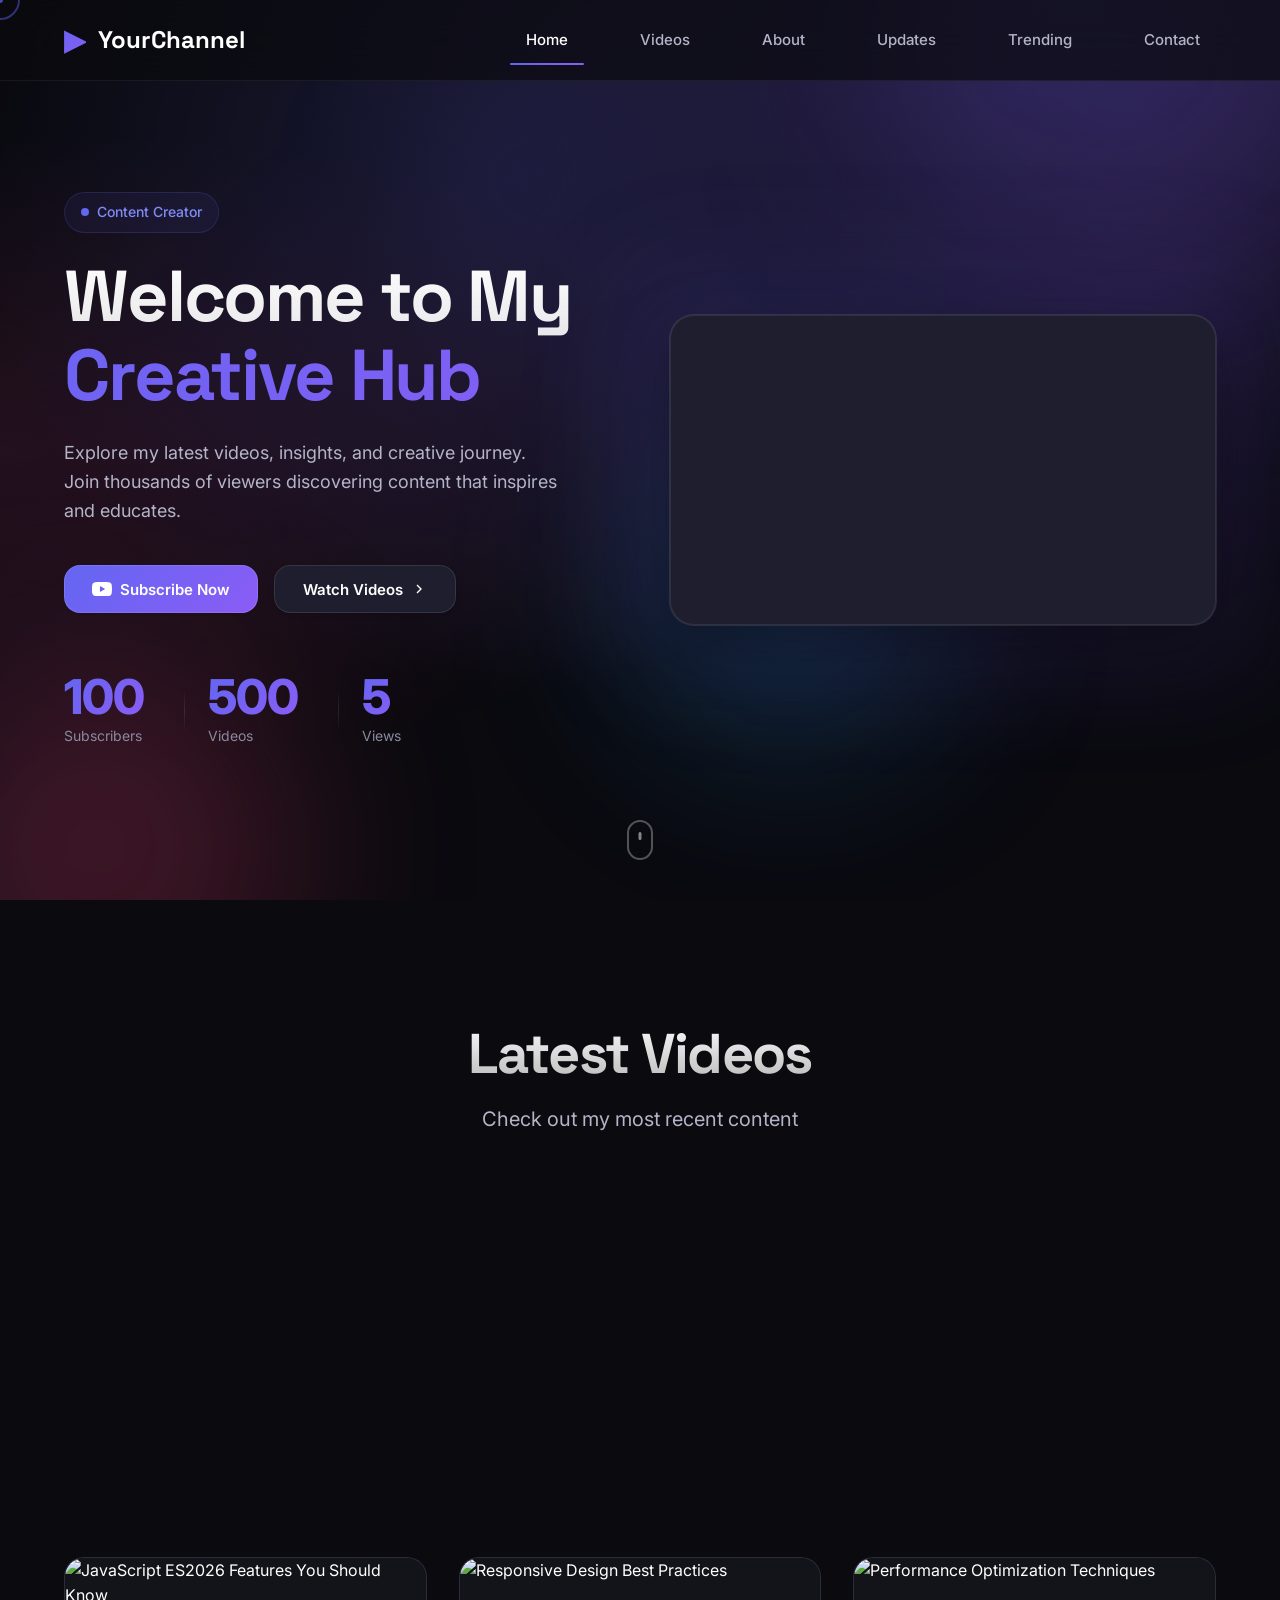
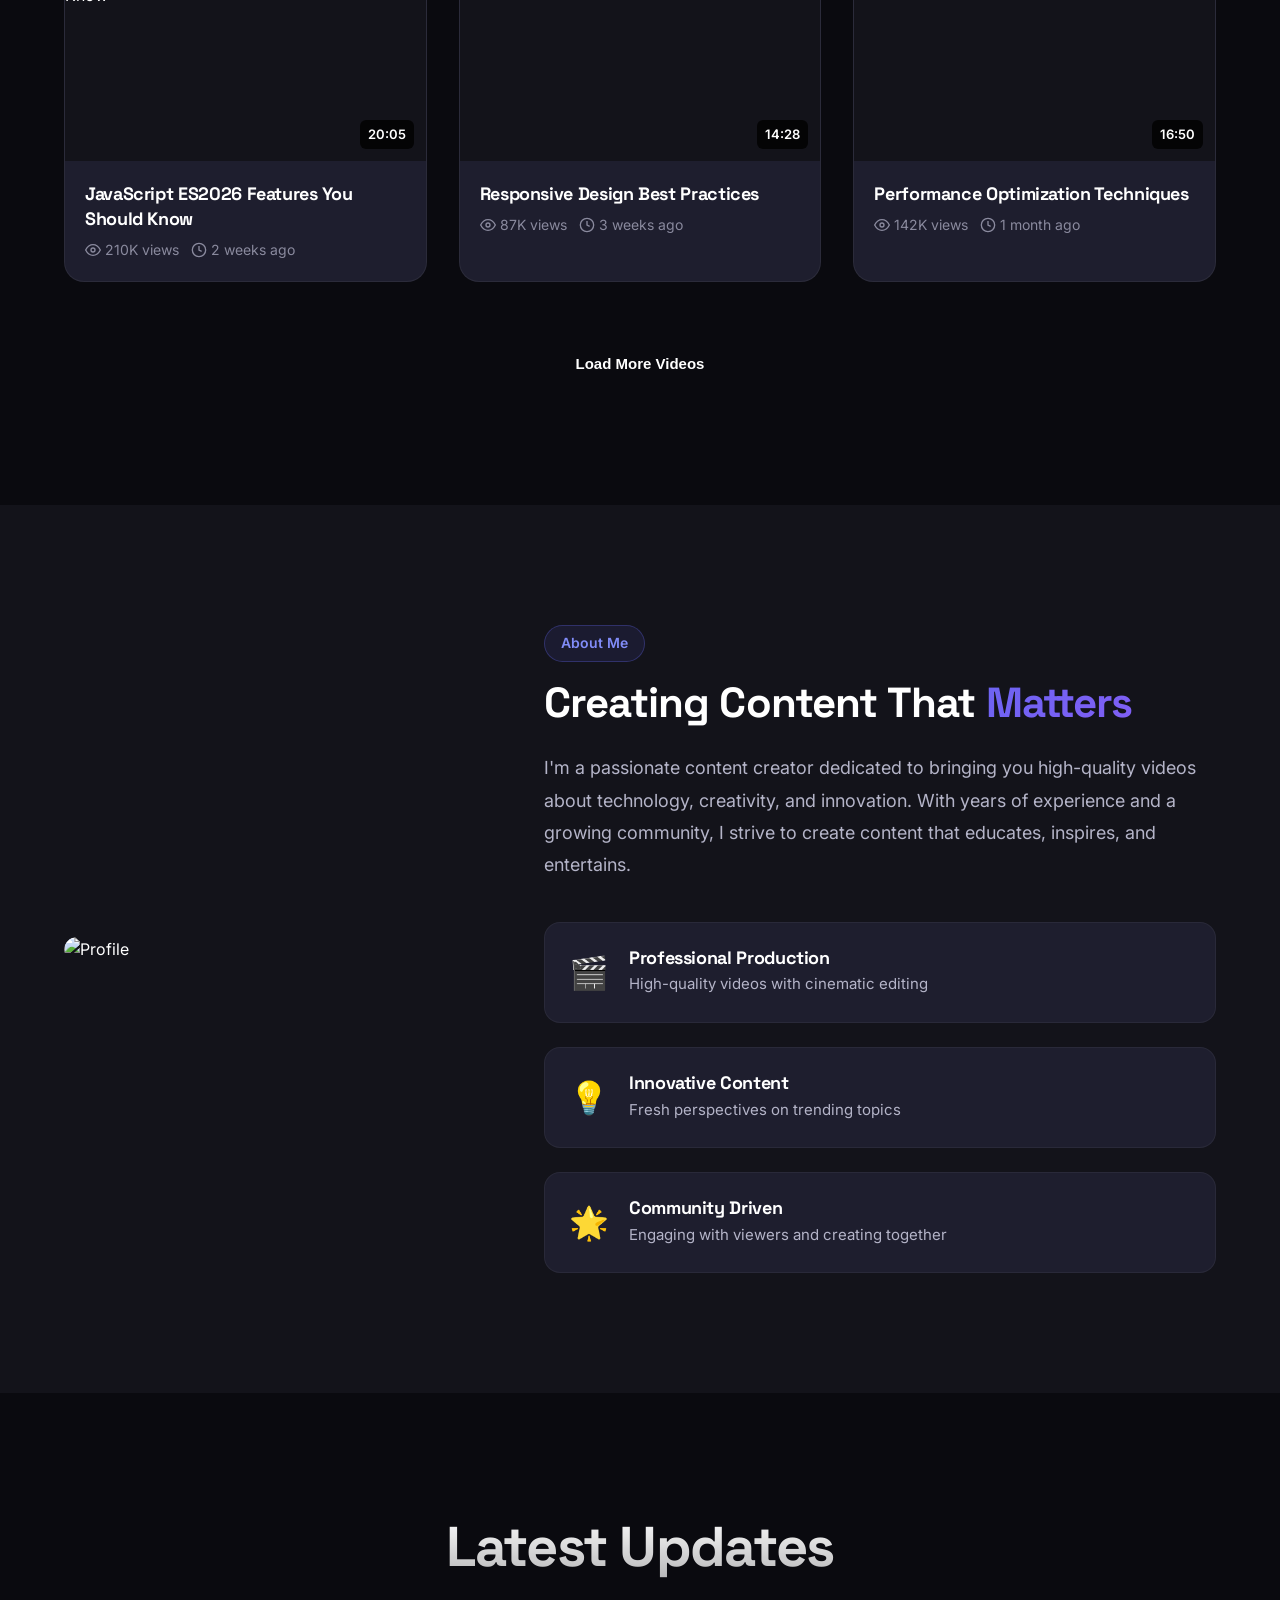
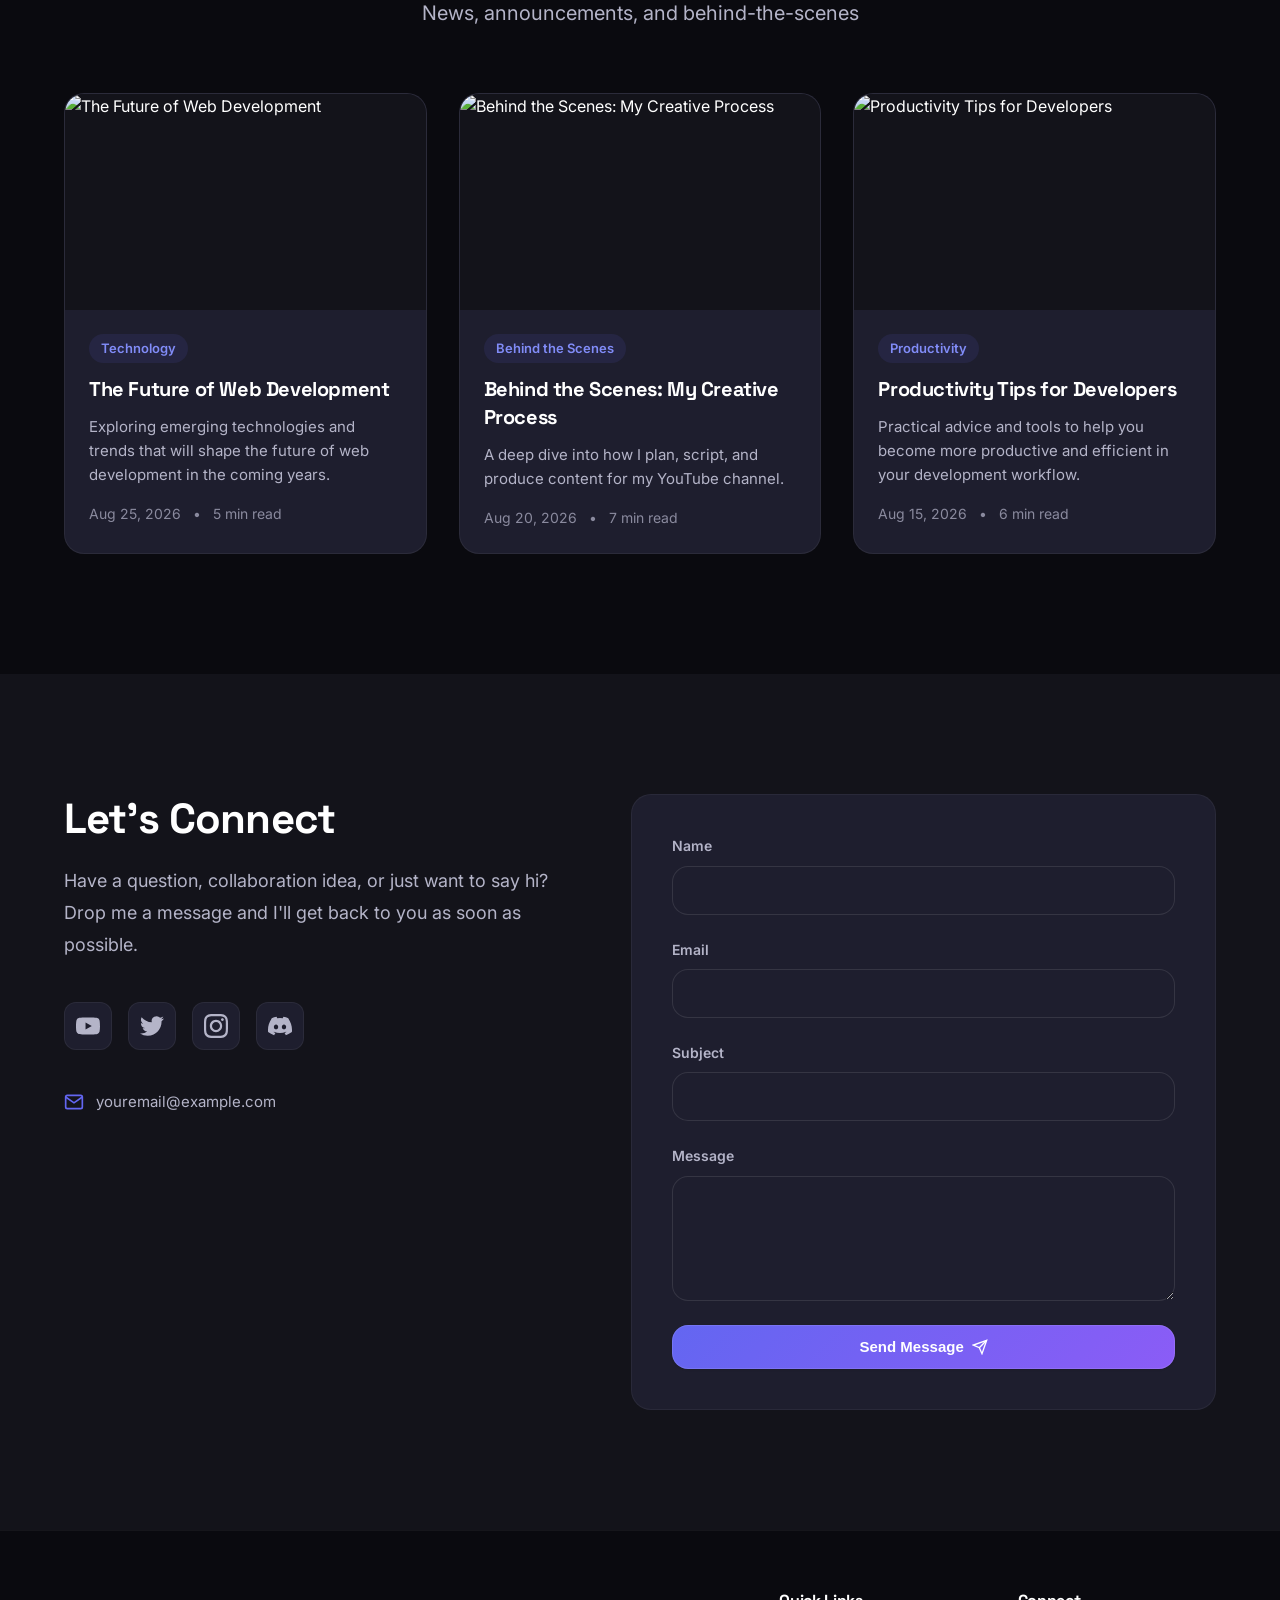
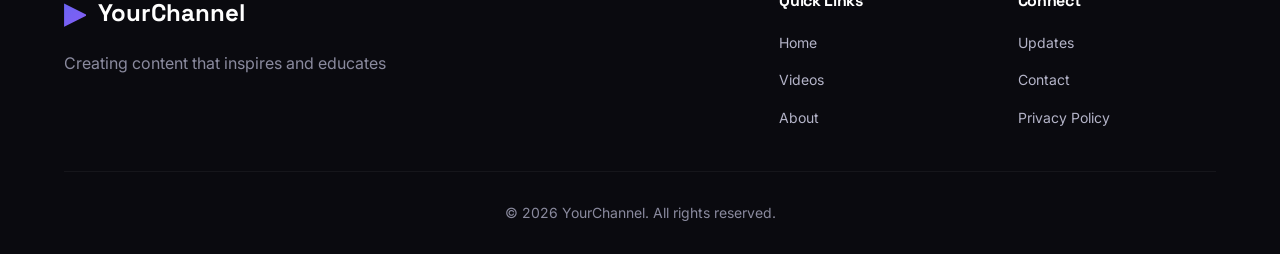
==== index.html @ 5dc561e4 "Initial commit: Premium YouTube website with trending dashboard - Modern responsive design with prem" ====
<!DOCTYPE html>
<html lang="en">
<head>
    <meta charset="UTF-8">
    <meta name="viewport" content="width=device-width, initial-scale=1.0">
    <meta name="description" content="Welcome to my creative hub - explore my YouTube content, updates, and connect with me.">
    <title>Your Channel Name | Creative Hub</title>
    <link rel="stylesheet" href="styles.css">
    <link rel="stylesheet" href="premium-enhancements.css">
    <link rel="preconnect" href="https://fonts.googleapis.com">
    <link rel="preconnect" href="https://fonts.gstatic.com" crossorigin>
    <link href="https://fonts.googleapis.com/css2?family=Inter:wght@300;400;500;600;700;800&family=Space+Grotesk:wght@400;500;600;700&display=swap" rel="stylesheet">
</head>
<body>
    <!-- Navigation -->
    <nav class="navbar" id="navbar">
        <div class="container">
            <div class="nav-content">
                <a href="#home" class="logo">
                    <span class="logo-icon">▶</span>
                    <span class="logo-text">YourChannel</span>
                </a>
                <button class="mobile-toggle" id="mobileToggle" aria-label="Toggle menu">
                    <span></span>
                    <span></span>
                    <span></span>
                </button>
                <ul class="nav-links" id="navLinks">
                    <li><a href="#home" class="nav-link active">Home</a></li>
                    <li><a href="#videos" class="nav-link">Videos</a></li>
                    <li><a href="#about" class="nav-link">About</a></li>
                    <li><a href="#blog" class="nav-link">Updates</a></li>
                    <li><a href="trending.html" class="nav-link">Trending</a></li>
                    <li><a href="#contact" class="nav-link">Contact</a></li>
                </ul>
            </div>
        </div>
    </nav>

    <!-- Hero Section -->
    <section id="home" class="hero">
        <div class="hero-background">
            <div class="gradient-orb orb-1"></div>
            <div class="gradient-orb orb-2"></div>
            <div class="gradient-orb orb-3"></div>
        </div>
        <div class="container">
            <div class="hero-content">
                <div class="hero-badge">
                    <span class="badge-dot"></span>
                    Content Creator
                </div>
                <h1 class="hero-title">
                    Welcome to My
                    <span class="gradient-text">Creative Hub</span>
                </h1>
                <p class="hero-description">
                    Explore my latest videos, insights, and creative journey. Join thousands of viewers discovering content that inspires and educates.
                </p>
                <div class="hero-actions">
                    <a href="#" class="btn btn-primary btn-glow">
                        <svg width="20" height="20" viewBox="0 0 24 24" fill="currentColor">
                            <path d="M23.498 6.186a3.016 3.016 0 0 0-2.122-2.136C19.505 3.545 12 3.545 12 3.545s-7.505 0-9.377.505A3.017 3.017 0 0 0 .502 6.186C0 8.07 0 12 0 12s0 3.93.502 5.814a3.016 3.016 0 0 0 2.122 2.136c1.871.505 9.376.505 9.376.505s7.505 0 9.377-.505a3.015 3.015 0 0 0 2.122-2.136C24 15.93 24 12 24 12s0-3.93-.502-5.814zM9.545 15.568V8.432L15.818 12l-6.273 3.568z"/>
                        </svg>
                        Subscribe Now
                    </a>
                    <a href="#videos" class="btn btn-secondary">
                        Watch Videos
                        <svg width="16" height="16" viewBox="0 0 24 24" fill="none" stroke="currentColor" stroke-width="2">
                            <polyline points="9 18 15 12 9 6"></polyline>
                        </svg>
                    </a>
                </div>
                <div class="hero-stats">
                    <div class="stat">
                        <div class="stat-value">100K+</div>
                        <div class="stat-label">Subscribers</div>
                    </div>
                    <div class="stat">
                        <div class="stat-value">500+</div>
                        <div class="stat-label">Videos</div>
                    </div>
                    <div class="stat">
                        <div class="stat-value">5M+</div>
                        <div class="stat-label">Views</div>
                    </div>
                </div>
            </div>
            <div class="hero-video">
                <div class="video-wrapper">
                    <div class="video-container">
                        <iframe
                            src="https://www.youtube.com/embed/bhqNYVtSAUQ"
                            title="Featured Video"
                            frameborder="0"
                            allow="accelerometer; autoplay; clipboard-write; encrypted-media; gyroscope; picture-in-picture"
                            allowfullscreen>
                        </iframe>
                    </div>
                    <div class="video-glow"></div>
                </div>
            </div>
        </div>
        <div class="scroll-indicator">
            <div class="mouse">
                <div class="wheel"></div>
            </div>
        </div>
    </section>

    <!-- Videos Section -->
    <section id="videos" class="videos-section">
        <div class="container">
            <div class="section-header">
                <h2 class="section-title">Latest Videos</h2>
                <p class="section-description">Check out my most recent content</p>
            </div>
            <div class="videos-grid">
                <!-- Video cards will be dynamically loaded -->
            </div>
            <div class="load-more">
                <button class="btn btn-outline">Load More Videos</button>
            </div>
        </div>
    </section>

    <!-- About Section -->
    <section id="about" class="about-section">
        <div class="container">
            <div class="about-content">
                <div class="about-image">
                    <div class="image-wrapper">
                        <img src="https://via.placeholder.com/400x400/6366f1/ffffff?text=Your+Photo" alt="Profile">
                        <div class="image-border"></div>
                    </div>
                </div>
                <div class="about-text">
                    <div class="section-badge">About Me</div>
                    <h2 class="about-title">Creating Content That <span class="gradient-text">Matters</span></h2>
                    <p class="about-description">
                        I'm a passionate content creator dedicated to bringing you high-quality videos about technology, creativity, and innovation. With years of experience and a growing community, I strive to create content that educates, inspires, and entertains.
                    </p>
                    <div class="about-highlights">
                        <div class="highlight">
                            <div class="highlight-icon">🎬</div>
                            <div class="highlight-text">
                                <h3>Professional Production</h3>
                                <p>High-quality videos with cinematic editing</p>
                            </div>
                        </div>
                        <div class="highlight">
                            <div class="highlight-icon">💡</div>
                            <div class="highlight-text">
                                <h3>Innovative Content</h3>
                                <p>Fresh perspectives on trending topics</p>
                            </div>
                        </div>
                        <div class="highlight">
                            <div class="highlight-icon">🌟</div>
                            <div class="highlight-text">
                                <h3>Community Driven</h3>
                                <p>Engaging with viewers and creating together</p>
                            </div>
                        </div>
                    </div>
                </div>
            </div>
        </div>
    </section>

    <!-- Blog/Updates Section -->
    <section id="blog" class="blog-section">
        <div class="container">
            <div class="section-header">
                <h2 class="section-title">Latest Updates</h2>
                <p class="section-description">News, announcements, and behind-the-scenes</p>
            </div>
            <div class="blog-grid">
                <!-- Blog cards will be dynamically loaded -->
            </div>
        </div>
    </section>

    <!-- Contact Section -->
    <section id="contact" class="contact-section">
        <div class="container">
            <div class="contact-content">
                <div class="contact-info">
                    <h2 class="contact-title">Let's Connect</h2>
                    <p class="contact-description">
                        Have a question, collaboration idea, or just want to say hi? Drop me a message and I'll get back to you as soon as possible.
                    </p>
                    <div class="social-links">
                        <a href="#" class="social-link" aria-label="YouTube">
                            <svg width="24" height="24" viewBox="0 0 24 24" fill="currentColor">
                                <path d="M23.498 6.186a3.016 3.016 0 0 0-2.122-2.136C19.505 3.545 12 3.545 12 3.545s-7.505 0-9.377.505A3.017 3.017 0 0 0 .502 6.186C0 8.07 0 12 0 12s0 3.93.502 5.814a3.016 3.016 0 0 0 2.122 2.136c1.871.505 9.376.505 9.376.505s7.505 0 9.377-.505a3.015 3.015 0 0 0 2.122-2.136C24 15.93 24 12 24 12s0-3.93-.502-5.814zM9.545 15.568V8.432L15.818 12l-6.273 3.568z"/>
                            </svg>
                        </a>
                        <a href="#" class="social-link" aria-label="Twitter">
                            <svg width="24" height="24" viewBox="0 0 24 24" fill="currentColor">
                                <path d="M23.953 4.57a10 10 0 01-2.825.775 4.958 4.958 0 002.163-2.723c-.951.555-2.005.959-3.127 1.184a4.92 4.92 0 00-8.384 4.482C7.69 8.095 4.067 6.13 1.64 3.162a4.822 4.822 0 00-.666 2.475c0 1.71.87 3.213 2.188 4.096a4.904 4.904 0 01-2.228-.616v.06a4.923 4.923 0 003.946 4.827 4.996 4.996 0 01-2.212.085 4.936 4.936 0 004.604 3.417 9.867 9.867 0 01-6.102 2.105c-.39 0-.779-.023-1.17-.067a13.995 13.995 0 007.557 2.209c9.053 0 13.998-7.496 13.998-13.985 0-.21 0-.42-.015-.63A9.935 9.935 0 0024 4.59z"/>
                            </svg>
                        </a>
                        <a href="#" class="social-link" aria-label="Instagram">
                            <svg width="24" height="24" viewBox="0 0 24 24" fill="currentColor">
                                <path d="M12 2.163c3.204 0 3.584.012 4.85.07 3.252.148 4.771 1.691 4.919 4.919.058 1.265.069 1.645.069 4.849 0 3.205-.012 3.584-.069 4.849-.149 3.225-1.664 4.771-4.919 4.919-1.266.058-1.644.07-4.85.07-3.204 0-3.584-.012-4.849-.07-3.26-.149-4.771-1.699-4.919-4.92-.058-1.265-.07-1.644-.07-4.849 0-3.204.013-3.583.07-4.849.149-3.227 1.664-4.771 4.919-4.919 1.266-.057 1.645-.069 4.849-.069zm0-2.163c-3.259 0-3.667.014-4.947.072-4.358.2-6.78 2.618-6.98 6.98-.059 1.281-.073 1.689-.073 4.948 0 3.259.014 3.668.072 4.948.2 4.358 2.618 6.78 6.98 6.98 1.281.058 1.689.072 4.948.072 3.259 0 3.668-.014 4.948-.072 4.354-.2 6.782-2.618 6.979-6.98.059-1.28.073-1.689.073-4.948 0-3.259-.014-3.667-.072-4.947-.196-4.354-2.617-6.78-6.979-6.98-1.281-.059-1.69-.073-4.949-.073zm0 5.838c-3.403 0-6.162 2.759-6.162 6.162s2.759 6.163 6.162 6.163 6.162-2.759 6.162-6.163c0-3.403-2.759-6.162-6.162-6.162zm0 10.162c-2.209 0-4-1.79-4-4 0-2.209 1.791-4 4-4s4 1.791 4 4c0 2.21-1.791 4-4 4zm6.406-11.845c-.796 0-1.441.645-1.441 1.44s.645 1.44 1.441 1.44c.795 0 1.439-.645 1.439-1.44s-.644-1.44-1.439-1.44z"/>
                            </svg>
                        </a>
                        <a href="#" class="social-link" aria-label="Discord">
                            <svg width="24" height="24" viewBox="0 0 24 24" fill="currentColor">
                                <path d="M20.317 4.37a19.791 19.791 0 00-4.885-1.515.074.074 0 00-.079.037c-.21.375-.444.864-.608 1.25a18.27 18.27 0 00-5.487 0 12.64 12.64 0 00-.617-1.25.077.077 0 00-.079-.037A19.736 19.736 0 003.677 4.37a.07.07 0 00-.032.027C.533 9.046-.32 13.58.099 18.057a.082.082 0 00.031.057 19.9 19.9 0 005.993 3.03.078.078 0 00.084-.028c.462-.63.874-1.295 1.226-1.994a.076.076 0 00-.041-.106 13.107 13.107 0 01-1.872-.892.077.077 0 01-.008-.128 10.2 10.2 0 00.372-.292.074.074 0 01.077-.01c3.928 1.793 8.18 1.793 12.062 0a.074.074 0 01.078.01c.12.098.246.198.373.292a.077.077 0 01-.006.127 12.299 12.299 0 01-1.873.892.077.077 0 00-.041.107c.36.698.772 1.362 1.225 1.993a.076.076 0 00.084.028 19.839 19.839 0 006.002-3.03.077.077 0 00.032-.054c.5-5.177-.838-9.674-3.549-13.66a.061.061 0 00-.031-.03zM8.02 15.33c-1.183 0-2.157-1.085-2.157-2.419 0-1.333.956-2.419 2.157-2.419 1.21 0 2.176 1.096 2.157 2.42 0 1.333-.956 2.418-2.157 2.418zm7.975 0c-1.183 0-2.157-1.085-2.157-2.419 0-1.333.955-2.419 2.157-2.419 1.21 0 2.176 1.096 2.157 2.42 0 1.333-.946 2.418-2.157 2.418z"/>
                            </svg>
                        </a>
                    </div>
                    <div class="contact-details">
                        <div class="contact-detail">
                            <svg width="20" height="20" viewBox="0 0 24 24" fill="none" stroke="currentColor" stroke-width="2">
                                <path d="M4 4h16c1.1 0 2 .9 2 2v12c0 1.1-.9 2-2 2H4c-1.1 0-2-.9-2-2V6c0-1.1.9-2 2-2z"></path>
                                <polyline points="22,6 12,13 2,6"></polyline>
                            </svg>
                            <span>youremail@example.com</span>
                        </div>
                    </div>
                </div>
                <div class="contact-form-wrapper">
                    <form id="contactForm" class="contact-form">
                        <div class="form-group">
                            <label for="name">Name</label>
                            <input type="text" id="name" name="name" required>
                        </div>
                        <div class="form-group">
                            <label for="email">Email</label>
                            <input type="email" id="email" name="email" required>
                        </div>
                        <div class="form-group">
                            <label for="subject">Subject</label>
                            <input type="text" id="subject" name="subject" required>
                        </div>
                        <div class="form-group">
                            <label for="message">Message</label>
                            <textarea id="message" name="message" rows="5" required></textarea>
                        </div>
                        <button type="submit" class="btn btn-primary btn-full">
                            Send Message
                            <svg width="16" height="16" viewBox="0 0 24 24" fill="none" stroke="currentColor" stroke-width="2">
                                <line x1="22" y1="2" x2="11" y2="13"></line>
                                <polygon points="22 2 15 22 11 13 2 9 22 2"></polygon>
                            </svg>
                        </button>
                    </form>
                </div>
            </div>
        </div>
    </section>

    <!-- Footer -->
    <footer class="footer">
        <div class="container">
            <div class="footer-content">
                <div class="footer-brand">
                    <a href="#home" class="logo">
                        <span class="logo-icon">▶</span>
                        <span class="logo-text">YourChannel</span>
                    </a>
                    <p class="footer-tagline">Creating content that inspires and educates</p>
                </div>
                <div class="footer-links">
                    <div class="footer-section">
                        <h4>Quick Links</h4>
                        <ul>
                            <li><a href="#home">Home</a></li>
                            <li><a href="#videos">Videos</a></li>
                            <li><a href="#about">About</a></li>
                        </ul>
                    </div>
                    <div class="footer-section">
                        <h4>Connect</h4>
                        <ul>
                            <li><a href="#blog">Updates</a></li>
                            <li><a href="#contact">Contact</a></li>
                            <li><a href="#">Privacy Policy</a></li>
                        </ul>
                    </div>
                </div>
            </div>
            <div class="footer-bottom">
                <p>&copy; 2026 YourChannel. All rights reserved.</p>
            </div>
        </div>
    </footer>

    <script src="script.js"></script>
    <script src="premium-animations.js"></script>
</body>
</html>
---- styles.css ----
/* ===================================
   CSS Variables & Reset
   =================================== */
:root {
    /* Color Palette - Vibrant & Professional */
    --primary: #6366f1;
    --primary-dark: #4f46e5;
    --primary-light: #818cf8;
    --secondary: #ec4899;
    --accent: #8b5cf6;
    --success: #10b981;
    --warning: #f59e0b;

    /* Neutrals */
    --bg-primary: #0a0a0f;
    --bg-secondary: #13131a;
    --bg-tertiary: #1a1a24;
    --surface: #252530;
    --surface-hover: #2d2d3a;

    /* Text */
    --text-primary: #ffffff;
    --text-secondary: #a1a1aa;
    --text-muted: #71717a;

    /* Gradients */
    --gradient-primary: linear-gradient(135deg, #6366f1 0%, #8b5cf6 100%);
    --gradient-secondary: linear-gradient(135deg, #ec4899 0%, #f43f5e 100%);
    --gradient-accent: linear-gradient(135deg, #06b6d4 0%, #3b82f6 100%);

    /* Spacing */
    --container-width: 1200px;
    --section-padding: 120px;

    /* Transitions */
    --transition-fast: 0.2s ease;
    --transition-base: 0.3s ease;
    --transition-slow: 0.5s ease;

    /* Shadows */
    --shadow-sm: 0 2px 8px rgba(0, 0, 0, 0.1);
    --shadow-md: 0 4px 20px rgba(0, 0, 0, 0.15);
    --shadow-lg: 0 8px 40px rgba(0, 0, 0, 0.2);
    --shadow-glow: 0 0 30px rgba(99, 102, 241, 0.3);
}

* {
    margin: 0;
    padding: 0;
    box-sizing: border-box;
}

html {
    scroll-behavior: smooth;
    overflow-x: hidden;
}

body {
    font-family: 'Inter', -apple-system, BlinkMacSystemFont, 'Segoe UI', sans-serif;
    background: var(--bg-primary);
    color: var(--text-primary);
    line-height: 1.6;
    overflow-x: hidden;
}

.container {
    max-width: var(--container-width);
    margin: 0 auto;
    padding: 0 24px;
}

/* ===================================
   Typography
   =================================== */
h1, h2, h3, h4, h5, h6 {
    font-family: 'Space Grotesk', sans-serif;
    font-weight: 700;
    line-height: 1.2;
}

/* ===================================
   Navigation
   =================================== */
.navbar {
    position: fixed;
    top: 0;
    left: 0;
    right: 0;
    z-index: 1000;
    background: rgba(10, 10, 15, 0.8);
    backdrop-filter: blur(20px);
    border-bottom: 1px solid rgba(255, 255, 255, 0.05);
    transition: all var(--transition-base);
}

.navbar.scrolled {
    background: rgba(10, 10, 15, 0.95);
    box-shadow: var(--shadow-md);
}

.nav-content {
    display: flex;
    align-items: center;
    justify-content: space-between;
    height: 80px;
}

.logo {
    display: flex;
    align-items: center;
    gap: 12px;
    text-decoration: none;
    color: var(--text-primary);
    font-family: 'Space Grotesk', sans-serif;
    font-weight: 700;
    font-size: 24px;
    transition: transform var(--transition-fast);
}

.logo:hover {
    transform: scale(1.05);
}

.logo-icon {
    font-size: 28px;
    background: var(--gradient-primary);
    -webkit-background-clip: text;
    -webkit-text-fill-color: transparent;
    background-clip: text;
}

.nav-links {
    display: flex;
    list-style: none;
    gap: 40px;
    align-items: center;
}

.nav-link {
    color: var(--text-secondary);
    text-decoration: none;
    font-weight: 500;
    font-size: 15px;
    position: relative;
    transition: color var(--transition-fast);
}

.nav-link::after {
    content: '';
    position: absolute;
    bottom: -8px;
    left: 0;
    width: 0;
    height: 2px;
    background: var(--gradient-primary);
    transition: width var(--transition-base);
}

.nav-link:hover,
.nav-link.active {
    color: var(--text-primary);
}

.nav-link:hover::after,
.nav-link.active::after {
    width: 100%;
}

.mobile-toggle {
    display: none;
    flex-direction: column;
    gap: 6px;
    background: none;
    border: none;
    cursor: pointer;
    padding: 8px;
}

.mobile-toggle span {
    width: 24px;
    height: 2px;
    background: var(--text-primary);
    transition: all var(--transition-base);
}

/* ===================================
   Hero Section
   =================================== */
.hero {
    position: relative;
    min-height: 100vh;
    display: flex;
    align-items: center;
    padding: 120px 0 80px;
    overflow: hidden;
}

.hero-background {
    position: absolute;
    inset: 0;
    overflow: hidden;
    z-index: 0;
}

.gradient-orb {
    position: absolute;
    border-radius: 50%;
    filter: blur(80px);
    opacity: 0.3;
    animation: float 20s ease-in-out infinite;
}

.orb-1 {
    width: 500px;
    height: 500px;
    background: var(--gradient-primary);
    top: -200px;
    right: -100px;
    animation-delay: 0s;
}

.orb-2 {
    width: 400px;
    height: 400px;
    background: var(--gradient-secondary);
    bottom: -150px;
    left: -100px;
    animation-delay: 5s;
}

.orb-3 {
    width: 300px;
    height: 300px;
    background: var(--gradient-accent);
    top: 50%;
    left: 50%;
    transform: translate(-50%, -50%);
    animation-delay: 10s;
}

@keyframes float {
    0%, 100% { transform: translate(0, 0) scale(1); }
    33% { transform: translate(30px, -30px) scale(1.1); }
    66% { transform: translate(-20px, 20px) scale(0.9); }
}

.hero .container {
    position: relative;
    z-index: 1;
    display: grid;
    grid-template-columns: 1fr 1fr;
    gap: 60px;
    align-items: center;
}

.hero-content {
    animation: slideInLeft 0.8s ease-out;
}

@keyframes slideInLeft {
    from {
        opacity: 0;
        transform: translateX(-50px);
    }
    to {
        opacity: 1;
        transform: translateX(0);
    }
}

.hero-badge {
    display: inline-flex;
    align-items: center;
    gap: 8px;
    padding: 8px 16px;
    background: rgba(99, 102, 241, 0.1);
    border: 1px solid rgba(99, 102, 241, 0.3);
    border-radius: 50px;
    font-size: 14px;
    font-weight: 500;
    color: var(--primary-light);
    margin-bottom: 24px;
}

.badge-dot {
    width: 8px;
    height: 8px;
    background: var(--primary);
    border-radius: 50%;
    animation: pulse 2s ease-in-out infinite;
}

@keyframes pulse {
    0%, 100% { opacity: 1; transform: scale(1); }
    50% { opacity: 0.5; transform: scale(1.2); }
}

.hero-title {
    font-size: 64px;
    margin-bottom: 24px;
    line-height: 1.1;
}

.gradient-text {
    background: var(--gradient-primary);
    -webkit-background-clip: text;
    -webkit-text-fill-color: transparent;
    background-clip: text;
}

.hero-description {
    font-size: 18px;
    color: var(--text-secondary);
    margin-bottom: 40px;
    max-width: 500px;
}

.hero-actions {
    display: flex;
    gap: 16px;
    margin-bottom: 60px;
}

.btn {
    display: inline-flex;
    align-items: center;
    gap: 8px;
    padding: 14px 32px;
    border-radius: 12px;
    font-weight: 600;
    font-size: 15px;
    text-decoration: none;
    border: none;
    cursor: pointer;
    transition: all var(--transition-base);
    position: relative;
    overflow: hidden;
}

.btn-primary {
    background: var(--gradient-primary);
    color: white;
}

.btn-primary:hover {
    transform: translateY(-2px);
    box-shadow: 0 12px 40px rgba(99, 102, 241, 0.4);
}

.btn-glow {
    box-shadow: 0 0 20px rgba(99, 102, 241, 0.3);
}

.btn-secondary {
    background: var(--surface);
    color: var(--text-primary);
    border: 1px solid rgba(255, 255, 255, 0.1);
}

.btn-secondary:hover {
    background: var(--surface-hover);
    transform: translateY(-2px);
}

.btn-outline {
    background: transparent;
    color: var(--text-primary);
    border: 2px solid var(--primary);
}

.btn-outline:hover {
    background: var(--primary);
    transform: translateY(-2px);
}

.btn-full {
    width: 100%;
    justify-content: center;
}

.hero-stats {
    display: flex;
    gap: 48px;
}

.stat {
    text-align: left;
}

.stat-value {
    font-size: 36px;
    font-weight: 700;
    background: var(--gradient-primary);
    -webkit-background-clip: text;
    -webkit-text-fill-color: transparent;
    background-clip: text;
    margin-bottom: 4px;
}

.stat-label {
    font-size: 14px;
    color: var(--text-muted);
}

.hero-video {
    animation: slideInRight 0.8s ease-out;
}

@keyframes slideInRight {
    from {
        opacity: 0;
        transform: translateX(50px);
    }
    to {
        opacity: 1;
        transform: translateX(0);
    }
}

.video-wrapper {
    position: relative;
}

.video-container {
    position: relative;
    padding-bottom: 56.25%;
    border-radius: 20px;
    overflow: hidden;
    box-shadow: var(--shadow-lg);
    border: 1px solid rgba(255, 255, 255, 0.1);
    background: var(--surface);
}

.video-container iframe {
    position: absolute;
    top: 0;
    left: 0;
    width: 100%;
    height: 100%;
}

.video-glow {
    position: absolute;
    inset: -20px;
    background: var(--gradient-primary);
    opacity: 0.2;
    filter: blur(40px);
    z-index: -1;
}

.scroll-indicator {
    position: absolute;
    bottom: 40px;
    left: 50%;
    transform: translateX(-50%);
    animation: bounce 2s ease-in-out infinite;
}

@keyframes bounce {
    0%, 100% { transform: translate(-50%, 0); }
    50% { transform: translate(-50%, 10px); }
}

.mouse {
    width: 24px;
    height: 36px;
    border: 2px solid var(--text-muted);
    border-radius: 12px;
    position: relative;
}

.wheel {
    width: 2px;
    height: 8px;
    background: var(--text-muted);
    border-radius: 1px;
    position: absolute;
    top: 8px;
    left: 50%;
    transform: translateX(-50%);
    animation: scroll 2s ease-in-out infinite;
}

@keyframes scroll {
    0%, 100% { opacity: 1; transform: translate(-50%, 0); }
    50% { opacity: 0; transform: translate(-50%, 8px); }
}

/* ===================================
   Section Styles
   =================================== */
.videos-section,
.about-section,
.blog-section,
.contact-section {
    padding: var(--section-padding) 0;
    position: relative;
}

.section-header {
    text-align: center;
    margin-bottom: 80px;
}

.section-title {
    font-size: 48px;
    margin-bottom: 16px;
}

.section-description {
    font-size: 18px;
    color: var(--text-secondary);
}

.section-badge {
    display: inline-block;
    padding: 6px 16px;
    background: rgba(99, 102, 241, 0.1);
    border: 1px solid rgba(99, 102, 241, 0.3);
    border-radius: 50px;
    font-size: 14px;
    font-weight: 600;
    color: var(--primary-light);
    margin-bottom: 16px;
}

/* ===================================
   Videos Grid
   =================================== */
.videos-grid {
    display: grid;
    grid-template-columns: repeat(auto-fill, minmax(340px, 1fr));
    gap: 32px;
    margin-bottom: 60px;
}

.video-card {
    background: var(--surface);
    border-radius: 16px;
    overflow: hidden;
    transition: all var(--transition-base);
    border: 1px solid rgba(255, 255, 255, 0.05);
    cursor: pointer;
}

.video-card:hover {
    transform: translateY(-8px);
    box-shadow: var(--shadow-lg);
    border-color: rgba(99, 102, 241, 0.3);
}

.video-thumbnail {
    position: relative;
    padding-bottom: 56.25%;
    overflow: hidden;
    background: var(--bg-secondary);
}

.video-thumbnail img {
    position: absolute;
    top: 0;
    left: 0;
    width: 100%;
    height: 100%;
    object-fit: cover;
    transition: transform var(--transition-slow);
}

.video-card:hover .video-thumbnail img {
    transform: scale(1.1);
}

.video-duration {
    position: absolute;
    bottom: 12px;
    right: 12px;
    background: rgba(0, 0, 0, 0.8);
    padding: 4px 8px;
    border-radius: 6px;
    font-size: 13px;
    font-weight: 600;
}

.video-info {
    padding: 20px;
}

.video-title {
    font-size: 18px;
    margin-bottom: 8px;
    line-height: 1.4;
    display: -webkit-box;
    -webkit-line-clamp: 2;
    -webkit-box-orient: vertical;
    overflow: hidden;
}

.video-meta {
    display: flex;
    align-items: center;
    gap: 12px;
    font-size: 14px;
    color: var(--text-muted);
}

.video-views,
.video-date {
    display: flex;
    align-items: center;
    gap: 4px;
}

.load-more {
    text-align: center;
}

/* ===================================
   About Section
   =================================== */
.about-section {
    background: var(--bg-secondary);
}

.about-content {
    display: grid;
    grid-template-columns: 400px 1fr;
    gap: 80px;
    align-items: center;
}

.about-image {
    position: relative;
}

.image-wrapper {
    position: relative;
    border-radius: 24px;
    overflow: hidden;
}

.image-wrapper img {
    width: 100%;
    height: auto;
    display: block;
    border-radius: 24px;
}

.image-border {
    position: absolute;
    inset: -4px;
    background: var(--gradient-primary);
    border-radius: 24px;
    z-index: -1;
    opacity: 0.5;
}

.about-title {
    font-size: 42px;
    margin-bottom: 24px;
}

.about-description {
    font-size: 18px;
    color: var(--text-secondary);
    margin-bottom: 40px;
    line-height: 1.8;
}

.about-highlights {
    display: flex;
    flex-direction: column;
    gap: 24px;
}

.highlight {
    display: flex;
    gap: 20px;
    padding: 24px;
    background: var(--surface);
    border-radius: 16px;
    border: 1px solid rgba(255, 255, 255, 0.05);
    transition: all var(--transition-base);
}

.highlight:hover {
    border-color: rgba(99, 102, 241, 0.3);
    transform: translateX(8px);
}

.highlight-icon {
    font-size: 32px;
    flex-shrink: 0;
}

.highlight-text h3 {
    font-size: 18px;
    margin-bottom: 4px;
}

.highlight-text p {
    font-size: 15px;
    color: var(--text-secondary);
}

/* ===================================
   Blog Grid
   =================================== */
.blog-grid {
    display: grid;
    grid-template-columns: repeat(auto-fill, minmax(360px, 1fr));
    gap: 32px;
}

.blog-card {
    background: var(--surface);
    border-radius: 16px;
    overflow: hidden;
    transition: all var(--transition-base);
    border: 1px solid rgba(255, 255, 255, 0.05);
    cursor: pointer;
}

.blog-card:hover {
    transform: translateY(-8px);
    box-shadow: var(--shadow-lg);
    border-color: rgba(99, 102, 241, 0.3);
}

.blog-image {
    position: relative;
    padding-bottom: 60%;
    overflow: hidden;
    background: var(--bg-secondary);
}

.blog-image img {
    position: absolute;
    top: 0;
    left: 0;
    width: 100%;
    height: 100%;
    object-fit: cover;
    transition: transform var(--transition-slow);
}

.blog-card:hover .blog-image img {
    transform: scale(1.1);
}

.blog-content {
    padding: 24px;
}

.blog-category {
    display: inline-block;
    padding: 4px 12px;
    background: rgba(99, 102, 241, 0.1);
    border-radius: 50px;
    font-size: 13px;
    font-weight: 600;
    color: var(--primary-light);
    margin-bottom: 12px;
}

.blog-title {
    font-size: 20px;
    margin-bottom: 12px;
    line-height: 1.4;
}

.blog-excerpt {
    font-size: 15px;
    color: var(--text-secondary);
    margin-bottom: 16px;
    display: -webkit-box;
    -webkit-line-clamp: 3;
    -webkit-box-orient: vertical;
    overflow: hidden;
}

.blog-meta {
    display: flex;
    align-items: center;
    gap: 12px;
    font-size: 14px;
    color: var(--text-muted);
}

/* ===================================
   Contact Section
   =================================== */
.contact-section {
    background: var(--bg-secondary);
}

.contact-content {
    display: grid;
    grid-template-columns: 1fr 1.2fr;
    gap: 80px;
}

.contact-title {
    font-size: 42px;
    margin-bottom: 20px;
}

.contact-description {
    font-size: 18px;
    color: var(--text-secondary);
    margin-bottom: 40px;
    line-height: 1.8;
}

.social-links {
    display: flex;
    gap: 16px;
    margin-bottom: 40px;
}

.social-link {
    display: flex;
    align-items: center;
    justify-content: center;
    width: 48px;
    height: 48px;
    background: var(--surface);
    border-radius: 12px;
    color: var(--text-secondary);
    border: 1px solid rgba(255, 255, 255, 0.05);
    transition: all var(--transition-base);
}

.social-link:hover {
    background: var(--primary);
    color: white;
    transform: translateY(-4px);
    box-shadow: 0 8px 24px rgba(99, 102, 241, 0.3);
}

.contact-details {
    display: flex;
    flex-direction: column;
    gap: 16px;
}

.contact-detail {
    display: flex;
    align-items: center;
    gap: 12px;
    color: var(--text-secondary);
    font-size: 15px;
}

.contact-detail svg {
    color: var(--primary);
    flex-shrink: 0;
}

.contact-form-wrapper {
    background: var(--surface);
    padding: 40px;
    border-radius: 20px;
    border: 1px solid rgba(255, 255, 255, 0.05);
}

.contact-form {
    display: flex;
    flex-direction: column;
    gap: 24px;
}

.form-group {
    display: flex;
    flex-direction: column;
    gap: 8px;
}

.form-group label {
    font-weight: 600;
    font-size: 14px;
    color: var(--text-secondary);
}

.form-group input,
.form-group textarea {
    padding: 14px 16px;
    background: var(--bg-secondary);
    border: 1px solid rgba(255, 255, 255, 0.1);
    border-radius: 10px;
    color: var(--text-primary);
    font-family: inherit;
    font-size: 15px;
    transition: all var(--transition-base);
}

.form-group input:focus,
.form-group textarea:focus {
    outline: none;
    border-color: var(--primary);
    box-shadow: 0 0 0 3px rgba(99, 102, 241, 0.1);
}

.form-group textarea {
    resize: vertical;
    min-height: 120px;
}

/* ===================================
   Footer
   =================================== */
.footer {
    background: var(--bg-primary);
    padding: 60px 0 30px;
    border-top: 1px solid rgba(255, 255, 255, 0.05);
}

.footer-content {
    display: grid;
    grid-template-columns: 1.5fr 1fr;
    gap: 60px;
    margin-bottom: 40px;
}

.footer-tagline {
    color: var(--text-muted);
    margin-top: 16px;
}

.footer-links {
    display: grid;
    grid-template-columns: repeat(2, 1fr);
    gap: 40px;
}

.footer-section h4 {
    margin-bottom: 20px;
    font-size: 16px;
}

.footer-section ul {
    list-style: none;
    display: flex;
    flex-direction: column;
    gap: 12px;
}

.footer-section a {
    color: var(--text-secondary);
    text-decoration: none;
    font-size: 14px;
    transition: color var(--transition-fast);
}

.footer-section a:hover {
    color: var(--primary);
}

.footer-bottom {
    text-align: center;
    padding-top: 30px;
    border-top: 1px solid rgba(255, 255, 255, 0.05);
    color: var(--text-muted);
    font-size: 14px;
}

/* ===================================
   Responsive Design
   =================================== */
@media (max-width: 1024px) {
    :root {
        --section-padding: 80px;
    }

    .hero .container {
        grid-template-columns: 1fr;
        gap: 60px;
    }

    .hero-title {
        font-size: 52px;
    }

    .about-content {
        grid-template-columns: 1fr;
        gap: 60px;
    }

    .contact-content {
        grid-template-columns: 1fr;
        gap: 60px;
    }
}

@media (max-width: 768px) {
    :root {
        --section-padding: 60px;
    }

    .nav-links {
        position: fixed;
        top: 80px;
        left: 0;
        right: 0;
        background: var(--bg-secondary);
        flex-direction: column;
        padding: 30px;
        gap: 20px;
        transform: translateX(-100%);
        transition: transform var(--transition-base);
        box-shadow: var(--shadow-lg);
    }

    .nav-links.active {
        transform: translateX(0);
    }

    .mobile-toggle {
        display: flex;
    }

    .mobile-toggle.active span:nth-child(1) {
        transform: rotate(45deg) translate(8px, 8px);
    }

    .mobile-toggle.active span:nth-child(2) {
        opacity: 0;
    }

    .mobile-toggle.active span:nth-child(3) {
        transform: rotate(-45deg) translate(7px, -7px);
    }

    .hero-title {
        font-size: 40px;
    }

    .hero-description {
        font-size: 16px;
    }

    .hero-actions {
        flex-direction: column;
    }

    .hero-stats {
        gap: 32px;
    }

    .stat-value {
        font-size: 28px;
    }

    .section-title {
        font-size: 36px;
    }

    .videos-grid,
    .blog-grid {
        grid-template-columns: 1fr;
    }

    .about-title,
    .contact-title {
        font-size: 32px;
    }

    .footer-content {
        grid-template-columns: 1fr;
        gap: 40px;
    }
}

@media (max-width: 480px) {
    .container {
        padding: 0 16px;
    }

    .hero-title {
        font-size: 32px;
    }

    .section-title {
        font-size: 28px;
    }

    .hero-stats {
        flex-direction: column;
        gap: 24px;
    }

    .contact-form-wrapper {
        padding: 24px;
    }
}

/* ===================================
   Animations & Utilities
   =================================== */
.fade-in {
    animation: fadeIn 0.6s ease-out;
}

@keyframes fadeIn {
    from { opacity: 0; }
    to { opacity: 1; }
}

.slide-up {
    animation: slideUp 0.6s ease-out;
}

@keyframes slideUp {
    from {
        opacity: 0;
        transform: translateY(30px);
    }
    to {
        opacity: 1;
        transform: translateY(0);
    }
}

/* Smooth scrollbar */
::-webkit-scrollbar {
    width: 10px;
}

::-webkit-scrollbar-track {
    background: var(--bg-primary);
}

::-webkit-scrollbar-thumb {
    background: var(--surface);
    border-radius: 5px;
}

::-webkit-scrollbar-thumb:hover {
    background: var(--surface-hover);
}

/* Selection */
::selection {
    background: var(--primary);
    color: white;
}
---- premium-enhancements.css ----
/* ===================================
   PREMIUM UI ENHANCEMENTS
   Inspired by: Stripe, Vercel, Linear, Raycast
   =================================== */

/* ===================================
   Enhanced CSS Variables
   =================================== */
:root {
    /* Premium Color Palette */
    --primary: #6366f1;
    --primary-dark: #4f46e5;
    --primary-light: #818cf8;
    --primary-glow: rgba(99, 102, 241, 0.5);

    --secondary: #ec4899;
    --accent: #8b5cf6;
    --success: #10b981;
    --warning: #f59e0b;

    /* Refined Neutrals */
    --bg-primary: #0a0a0f;
    --bg-secondary: #13131a;
    --bg-tertiary: #1a1a24;
    --surface: #1e1e2e;
    --surface-hover: #252538;
    --surface-elevated: #2a2a3e;

    /* Text Hierarchy */
    --text-primary: #ffffff;
    --text-secondary: #b4b4c8;
    --text-muted: #8a8a9e;
    --text-subtle: #6a6a7e;

    /* Premium Gradients */
    --gradient-primary: linear-gradient(135deg, #6366f1 0%, #8b5cf6 100%);
    --gradient-secondary: linear-gradient(135deg, #ec4899 0%, #f43f5e 100%);
    --gradient-accent: linear-gradient(135deg, #06b6d4 0%, #3b82f6 100%);
    --gradient-mesh: radial-gradient(at 40% 20%, rgba(99, 102, 241, 0.3) 0px, transparent 50%),
                     radial-gradient(at 80% 0%, rgba(139, 92, 246, 0.3) 0px, transparent 50%),
                     radial-gradient(at 0% 50%, rgba(236, 72, 153, 0.2) 0px, transparent 50%);

    /* Shadows - Layered approach like Stripe */
    --shadow-xs: 0 1px 2px rgba(0, 0, 0, 0.05);
    --shadow-sm: 0 2px 4px rgba(0, 0, 0, 0.1), 0 1px 2px rgba(0, 0, 0, 0.06);
    --shadow-md: 0 4px 6px rgba(0, 0, 0, 0.1), 0 2px 4px rgba(0, 0, 0, 0.06);
    --shadow-lg: 0 10px 15px rgba(0, 0, 0, 0.1), 0 4px 6px rgba(0, 0, 0, 0.05);
    --shadow-xl: 0 20px 25px rgba(0, 0, 0, 0.15), 0 10px 10px rgba(0, 0, 0, 0.04);
    --shadow-2xl: 0 25px 50px rgba(0, 0, 0, 0.25);
    --shadow-glow: 0 0 40px var(--primary-glow);
    --shadow-glow-lg: 0 0 60px var(--primary-glow);

    /* Premium Borders */
    --border-subtle: 1px solid rgba(255, 255, 255, 0.06);
    --border-default: 1px solid rgba(255, 255, 255, 0.1);
    --border-strong: 1px solid rgba(255, 255, 255, 0.15);

    /* Refined Transitions - Inspired by Linear's fluidity */
    --transition-fast: 0.15s cubic-bezier(0.4, 0, 0.2, 1);
    --transition-base: 0.25s cubic-bezier(0.4, 0, 0.2, 1);
    --transition-slow: 0.4s cubic-bezier(0.4, 0, 0.2, 1);
    --transition-bounce: 0.5s cubic-bezier(0.34, 1.56, 0.64, 1);
    --transition-smooth: 0.6s cubic-bezier(0.16, 1, 0.3, 1);

    /* Spacing System */
    --spacing-xs: 4px;
    --spacing-sm: 8px;
    --spacing-md: 16px;
    --spacing-lg: 24px;
    --spacing-xl: 32px;
    --spacing-2xl: 48px;
    --spacing-3xl: 64px;

    /* Border Radius - Softer, more premium */
    --radius-sm: 8px;
    --radius-md: 12px;
    --radius-lg: 16px;
    --radius-xl: 20px;
    --radius-2xl: 24px;
    --radius-full: 9999px;

    /* Backdrop Blur */
    --blur-sm: 8px;
    --blur-md: 16px;
    --blur-lg: 24px;
}

/* ===================================
   Premium Typography
   =================================== */
body {
    font-family: 'Inter', -apple-system, BlinkMacSystemFont, 'Segoe UI', sans-serif;
    -webkit-font-smoothing: antialiased;
    -moz-osx-font-smoothing: grayscale;
    text-rendering: optimizeLegibility;
}

h1, h2, h3, h4, h5, h6 {
    font-family: 'Space Grotesk', sans-serif;
    letter-spacing: -0.02em;
}

/* ===================================
   Premium Navigation - Stripe/Vercel Style
   =================================== */
.navbar {
    position: fixed;
    top: 0;
    left: 0;
    right: 0;
    z-index: 1000;
    background: rgba(10, 10, 15, 0.7);
    backdrop-filter: blur(var(--blur-lg));
    -webkit-backdrop-filter: blur(var(--blur-lg));
    border-bottom: var(--border-subtle);
    transition: all var(--transition-base);
}

.navbar::before {
    content: '';
    position: absolute;
    inset: 0;
    background: var(--gradient-mesh);
    opacity: 0;
    transition: opacity var(--transition-base);
    pointer-events: none;
}

.navbar:hover::before {
    opacity: 0.3;
}

.navbar.scrolled {
    background: rgba(10, 10, 15, 0.9);
    box-shadow: 0 1px 0 rgba(255, 255, 255, 0.05),
                0 8px 32px rgba(0, 0, 0, 0.3);
}

.logo {
    position: relative;
    transition: transform var(--transition-base);
}

.logo::after {
    content: '';
    position: absolute;
    inset: -8px;
    border-radius: var(--radius-md);
    background: var(--gradient-primary);
    opacity: 0;
    filter: blur(12px);
    transition: opacity var(--transition-base);
    z-index: -1;
}

.logo:hover::after {
    opacity: 0.4;
}

.logo:hover {
    transform: translateY(-1px);
}

.nav-link {
    position: relative;
    padding: var(--spacing-sm) var(--spacing-md);
    border-radius: var(--radius-md);
    transition: all var(--transition-base);
}

.nav-link::before {
    content: '';
    position: absolute;
    inset: 0;
    background: rgba(255, 255, 255, 0.05);
    border-radius: var(--radius-md);
    opacity: 0;
    transition: opacity var(--transition-base);
}

.nav-link:hover::before {
    opacity: 1;
}

.nav-link::after {
    content: '';
    position: absolute;
    bottom: -8px;
    left: 50%;
    transform: translateX(-50%) scaleX(0);
    width: 60%;
    height: 2px;
    background: var(--gradient-primary);
    border-radius: var(--radius-full);
    transition: transform var(--transition-base);
}

.nav-link.active::after,
.nav-link:hover::after {
    transform: translateX(-50%) scaleX(1);
}

/* ===================================
   Premium Hero Section - Raycast Style
   =================================== */
.hero {
    position: relative;
    overflow: hidden;
}

.hero-background {
    position: absolute;
    inset: 0;
    background: var(--gradient-mesh);
    opacity: 0.6;
}

.gradient-orb {
    position: absolute;
    border-radius: 50%;
    filter: blur(100px);
    opacity: 0.4;
    animation: float-smooth 25s ease-in-out infinite;
    will-change: transform;
}

@keyframes float-smooth {
    0%, 100% {
        transform: translate(0, 0) scale(1) rotate(0deg);
    }
    33% {
        transform: translate(50px, -40px) scale(1.15) rotate(120deg);
    }
    66% {
        transform: translate(-30px, 30px) scale(0.85) rotate(240deg);
    }
}

.hero-badge {
    display: inline-flex;
    align-items: center;
    gap: var(--spacing-sm);
    padding: var(--spacing-sm) var(--spacing-md);
    background: rgba(99, 102, 241, 0.08);
    backdrop-filter: blur(var(--blur-sm));
    border: 1px solid rgba(99, 102, 241, 0.2);
    border-radius: var(--radius-full);
    font-size: 14px;
    font-weight: 500;
    color: var(--primary-light);
    margin-bottom: var(--spacing-lg);
    transition: all var(--transition-base);
    cursor: default;
}

.hero-badge:hover {
    background: rgba(99, 102, 241, 0.12);
    border-color: rgba(99, 102, 241, 0.3);
    transform: translateY(-2px);
    box-shadow: 0 4px 12px rgba(99, 102, 241, 0.2);
}

.badge-dot {
    width: 8px;
    height: 8px;
    background: var(--primary);
    border-radius: 50%;
    animation: pulse-dot 2s ease-in-out infinite;
}

@keyframes pulse-dot {
    0%, 100% {
        opacity: 1;
        transform: scale(1);
        box-shadow: 0 0 0 0 var(--primary-glow);
    }
    50% {
        opacity: 0.8;
        transform: scale(1.1);
        box-shadow: 0 0 0 4px transparent;
    }
}

.hero-title {
    font-size: 72px;
    font-weight: 800;
    line-height: 1.1;
    letter-spacing: -0.03em;
    margin-bottom: var(--spacing-lg);
    background: linear-gradient(180deg, #ffffff 0%, rgba(255, 255, 255, 0.8) 100%);
    -webkit-background-clip: text;
    -webkit-text-fill-color: transparent;
    background-clip: text;
}

.gradient-text {
    position: relative;
    background: var(--gradient-primary);
    -webkit-background-clip: text;
    -webkit-text-fill-color: transparent;
    background-clip: text;
    animation: gradient-shift 8s ease infinite;
    background-size: 200% 200%;
}

@keyframes gradient-shift {
    0%, 100% { background-position: 0% 50%; }
    50% { background-position: 100% 50%; }
}

/* ===================================
   Premium Button System - Stripe Style
   =================================== */
.btn {
    position: relative;
    display: inline-flex;
    align-items: center;
    justify-content: center;
    gap: var(--spacing-sm);
    padding: 14px 28px;
    border-radius: var(--radius-lg);
    font-weight: 600;
    font-size: 15px;
    line-height: 1;
    text-decoration: none;
    border: none;
    cursor: pointer;
    transition: all var(--transition-base);
    overflow: hidden;
    white-space: nowrap;
}

.btn::before {
    content: '';
    position: absolute;
    inset: 0;
    background: linear-gradient(135deg, rgba(255, 255, 255, 0.1) 0%, transparent 100%);
    opacity: 0;
    transition: opacity var(--transition-base);
}

.btn:hover::before {
    opacity: 1;
}

.btn-primary {
    background: var(--gradient-primary);
    color: white;
    box-shadow: 0 1px 2px rgba(0, 0, 0, 0.1),
                0 0 0 1px rgba(255, 255, 255, 0.1) inset;
}

.btn-primary:hover {
    transform: translateY(-2px);
    box-shadow: 0 8px 24px rgba(99, 102, 241, 0.35),
                0 0 0 1px rgba(255, 255, 255, 0.1) inset;
}

.btn-primary:active {
    transform: translateY(0);
}

.btn-glow {
    animation: glow-pulse 3s ease-in-out infinite;
}

@keyframes glow-pulse {
    0%, 100% {
        box-shadow: 0 0 20px rgba(99, 102, 241, 0.4);
    }
    50% {
        box-shadow: 0 0 40px rgba(99, 102, 241, 0.6);
    }
}

.btn-secondary {
    background: var(--surface);
    color: var(--text-primary);
    border: var(--border-default);
    box-shadow: var(--shadow-sm);
}

.btn-secondary:hover {
    background: var(--surface-hover);
    border-color: rgba(255, 255, 255, 0.15);
    transform: translateY(-2px);
    box-shadow: var(--shadow-lg);
}

/* ===================================
   Premium Video Container - Linear Style
   =================================== */
.video-wrapper {
    position: relative;
    transition: transform var(--transition-smooth);
}

.video-container {
    position: relative;
    padding-bottom: 56.25%;
    border-radius: var(--radius-2xl);
    overflow: hidden;
    box-shadow: 0 0 0 1px rgba(255, 255, 255, 0.1),
                0 20px 60px rgba(0, 0, 0, 0.4);
    border: 1px solid rgba(255, 255, 255, 0.08);
    background: var(--surface);
    transition: all var(--transition-smooth);
}

.video-wrapper:hover .video-container {
    box-shadow: 0 0 0 1px rgba(99, 102, 241, 0.3),
                0 30px 80px rgba(0, 0, 0, 0.5);
    transform: translateY(-4px);
}

.video-glow {
    position: absolute;
    inset: -40px;
    background: var(--gradient-primary);
    opacity: 0.15;
    filter: blur(60px);
    z-index: -1;
    transition: opacity var(--transition-smooth);
}

.video-wrapper:hover .video-glow {
    opacity: 0.3;
}

/* ===================================
   Premium Card System - Vercel Style
   =================================== */
.video-card,
.blog-card,
.stat-card {
    background: var(--surface);
    border-radius: var(--radius-xl);
    border: var(--border-subtle);
    transition: all var(--transition-smooth);
    overflow: hidden;
    position: relative;
}

.video-card::before,
.blog-card::before {
    content: '';
    position: absolute;
    inset: 0;
    background: linear-gradient(135deg, rgba(99, 102, 241, 0.05) 0%, transparent 100%);
    opacity: 0;
    transition: opacity var(--transition-base);
    pointer-events: none;
}

.video-card:hover,
.blog-card:hover {
    transform: translateY(-8px);
    border-color: rgba(99, 102, 241, 0.3);
    box-shadow: 0 20px 40px rgba(0, 0, 0, 0.3),
                0 0 0 1px rgba(99, 102, 241, 0.2) inset;
}

.video-card:hover::before,
.blog-card:hover::before {
    opacity: 1;
}

/* Premium hover effect on thumbnails */
.video-thumbnail,
.blog-image {
    position: relative;
    overflow: hidden;
    background: var(--bg-secondary);
}

.video-thumbnail::after,
.blog-image::after {
    content: '';
    position: absolute;
    inset: 0;
    background: linear-gradient(180deg, transparent 0%, rgba(0, 0, 0, 0.6) 100%);
    opacity: 0;
    transition: opacity var(--transition-base);
}

.video-card:hover .video-thumbnail::after,
.blog-card:hover .blog-image::after {
    opacity: 1;
}

.video-thumbnail img,
.blog-image img {
    transition: transform var(--transition-smooth);
}

.video-card:hover .video-thumbnail img,
.blog-card:hover .blog-image img {
    transform: scale(1.05);
}

/* ===================================
   Premium Stats - Raycast Style
   =================================== */
.hero-stats {
    display: flex;
    gap: var(--spacing-3xl);
    position: relative;
}

.stat {
    position: relative;
    text-align: left;
    transition: transform var(--transition-base);
}

.stat:hover {
    transform: translateY(-4px);
}

.stat::before {
    content: '';
    position: absolute;
    left: -24px;
    top: 50%;
    transform: translateY(-50%);
    width: 1px;
    height: 60%;
    background: linear-gradient(180deg, transparent, rgba(255, 255, 255, 0.1), transparent);
}

.stat:first-child::before {
    display: none;
}

.stat-value {
    font-size: 48px;
    font-weight: 800;
    background: var(--gradient-primary);
    -webkit-background-clip: text;
    -webkit-text-fill-color: transparent;
    background-clip: text;
    margin-bottom: var(--spacing-xs);
    line-height: 1;
    letter-spacing: -0.02em;
}

/* ===================================
   Premium Form Elements - Stripe Style
   =================================== */
.form-group input,
.form-group textarea,
.filter-select {
    padding: 14px 16px;
    background: var(--surface);
    border: var(--border-default);
    border-radius: var(--radius-lg);
    color: var(--text-primary);
    font-family: inherit;
    font-size: 15px;
    transition: all var(--transition-base);
}

.form-group input:focus,
.form-group textarea:focus,
.filter-select:focus {
    outline: none;
    border-color: var(--primary);
    background: var(--surface-elevated);
    box-shadow: 0 0 0 4px rgba(99, 102, 241, 0.1),
                0 1px 2px rgba(0, 0, 0, 0.05);
}

/* ===================================
   Scroll Indicator - Linear Style
   =================================== */
.scroll-indicator {
    position: absolute;
    bottom: 40px;
    left: 50%;
    transform: translateX(-50%);
    animation: bounce-smooth 2s ease-in-out infinite;
}

@keyframes bounce-smooth {
    0%, 100% {
        transform: translate(-50%, 0);
        opacity: 1;
    }
    50% {
        transform: translate(-50%, 12px);
        opacity: 0.5;
    }
}

.mouse {
    width: 26px;
    height: 40px;
    border: 2px solid rgba(255, 255, 255, 0.3);
    border-radius: 13px;
    position: relative;
    backdrop-filter: blur(var(--blur-sm));
}

.wheel {
    width: 3px;
    height: 8px;
    background: rgba(255, 255, 255, 0.5);
    border-radius: 2px;
    position: absolute;
    top: 10px;
    left: 50%;
    transform: translateX(-50%);
    animation: scroll-smooth 2s ease-in-out infinite;
}

@keyframes scroll-smooth {
    0%, 100% {
        opacity: 1;
        transform: translate(-50%, 0);
    }
    50% {
        opacity: 0.3;
        transform: translate(-50%, 10px);
    }
}

/* ===================================
   Premium Social Links - Cuberto Style
   =================================== */
.social-link {
    position: relative;
    display: flex;
    align-items: center;
    justify-content: center;
    width: 48px;
    height: 48px;
    background: var(--surface);
    border-radius: var(--radius-md);
    color: var(--text-secondary);
    border: var(--border-subtle);
    transition: all var(--transition-base);
    overflow: hidden;
}

.social-link::before {
    content: '';
    position: absolute;
    inset: 0;
    background: var(--gradient-primary);
    opacity: 0;
    transition: opacity var(--transition-base);
}

.social-link:hover {
    transform: translateY(-4px) scale(1.05);
    box-shadow: 0 8px 24px rgba(99, 102, 241, 0.3);
    border-color: var(--primary);
}

.social-link:hover::before {
    opacity: 1;
}

.social-link svg {
    position: relative;
    z-index: 1;
    transition: all var(--transition-base);
}

.social-link:hover svg {
    color: white;
    transform: scale(1.1) rotate(5deg);
}

/* ===================================
   Premium Section Transitions
   =================================== */
.section-header {
    position: relative;
    margin-bottom: var(--spacing-3xl);
}

.section-title {
    font-size: 56px;
    font-weight: 800;
    letter-spacing: -0.03em;
    background: linear-gradient(180deg, #ffffff 0%, rgba(255, 255, 255, 0.7) 100%);
    -webkit-background-clip: text;
    -webkit-text-fill-color: transparent;
    background-clip: text;
}

.section-description {
    font-size: 20px;
    color: var(--text-secondary);
    max-width: 600px;
    margin: 0 auto;
}

/* ===================================
   Magnetic Cursor Effect (Optional)
   =================================== */
.btn,
.video-card,
.blog-card,
.social-link {
    --mouse-x: 0;
    --mouse-y: 0;
}

/* ===================================
   Premium Scrollbar
   =================================== */
::-webkit-scrollbar {
    width: 12px;
    height: 12px;
}

::-webkit-scrollbar-track {
    background: var(--bg-primary);
}

::-webkit-scrollbar-thumb {
    background: var(--surface);
    border-radius: var(--radius-md);
    border: 3px solid var(--bg-primary);
    transition: background var(--transition-base);
}

::-webkit-scrollbar-thumb:hover {
    background: var(--surface-hover);
}

/* ===================================
   Selection
   =================================== */
::selection {
    background: var(--primary);
    color: white;
    text-shadow: none;
}

/* ===================================
   Responsive Refinements
   =================================== */
@media (max-width: 768px) {
    .hero-title {
        font-size: 48px;
    }

    .section-title {
        font-size: 36px;
    }
}
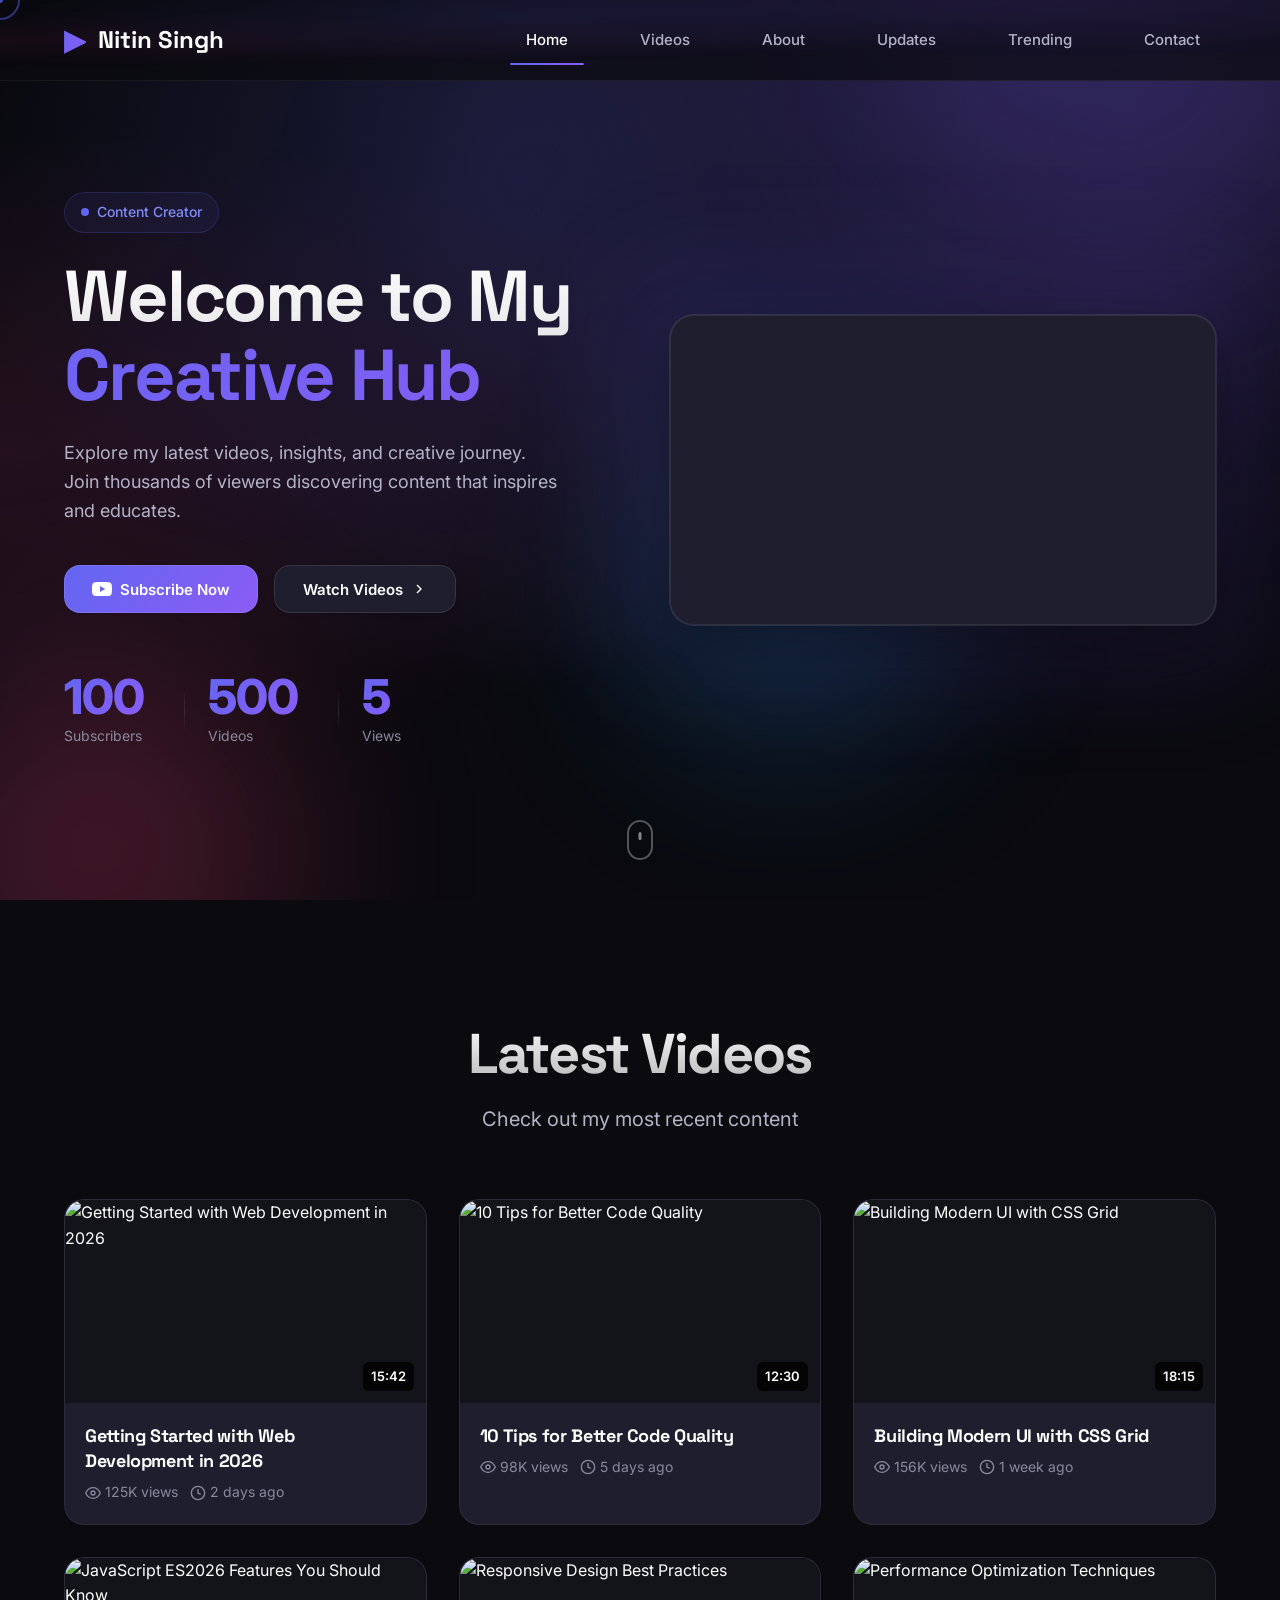
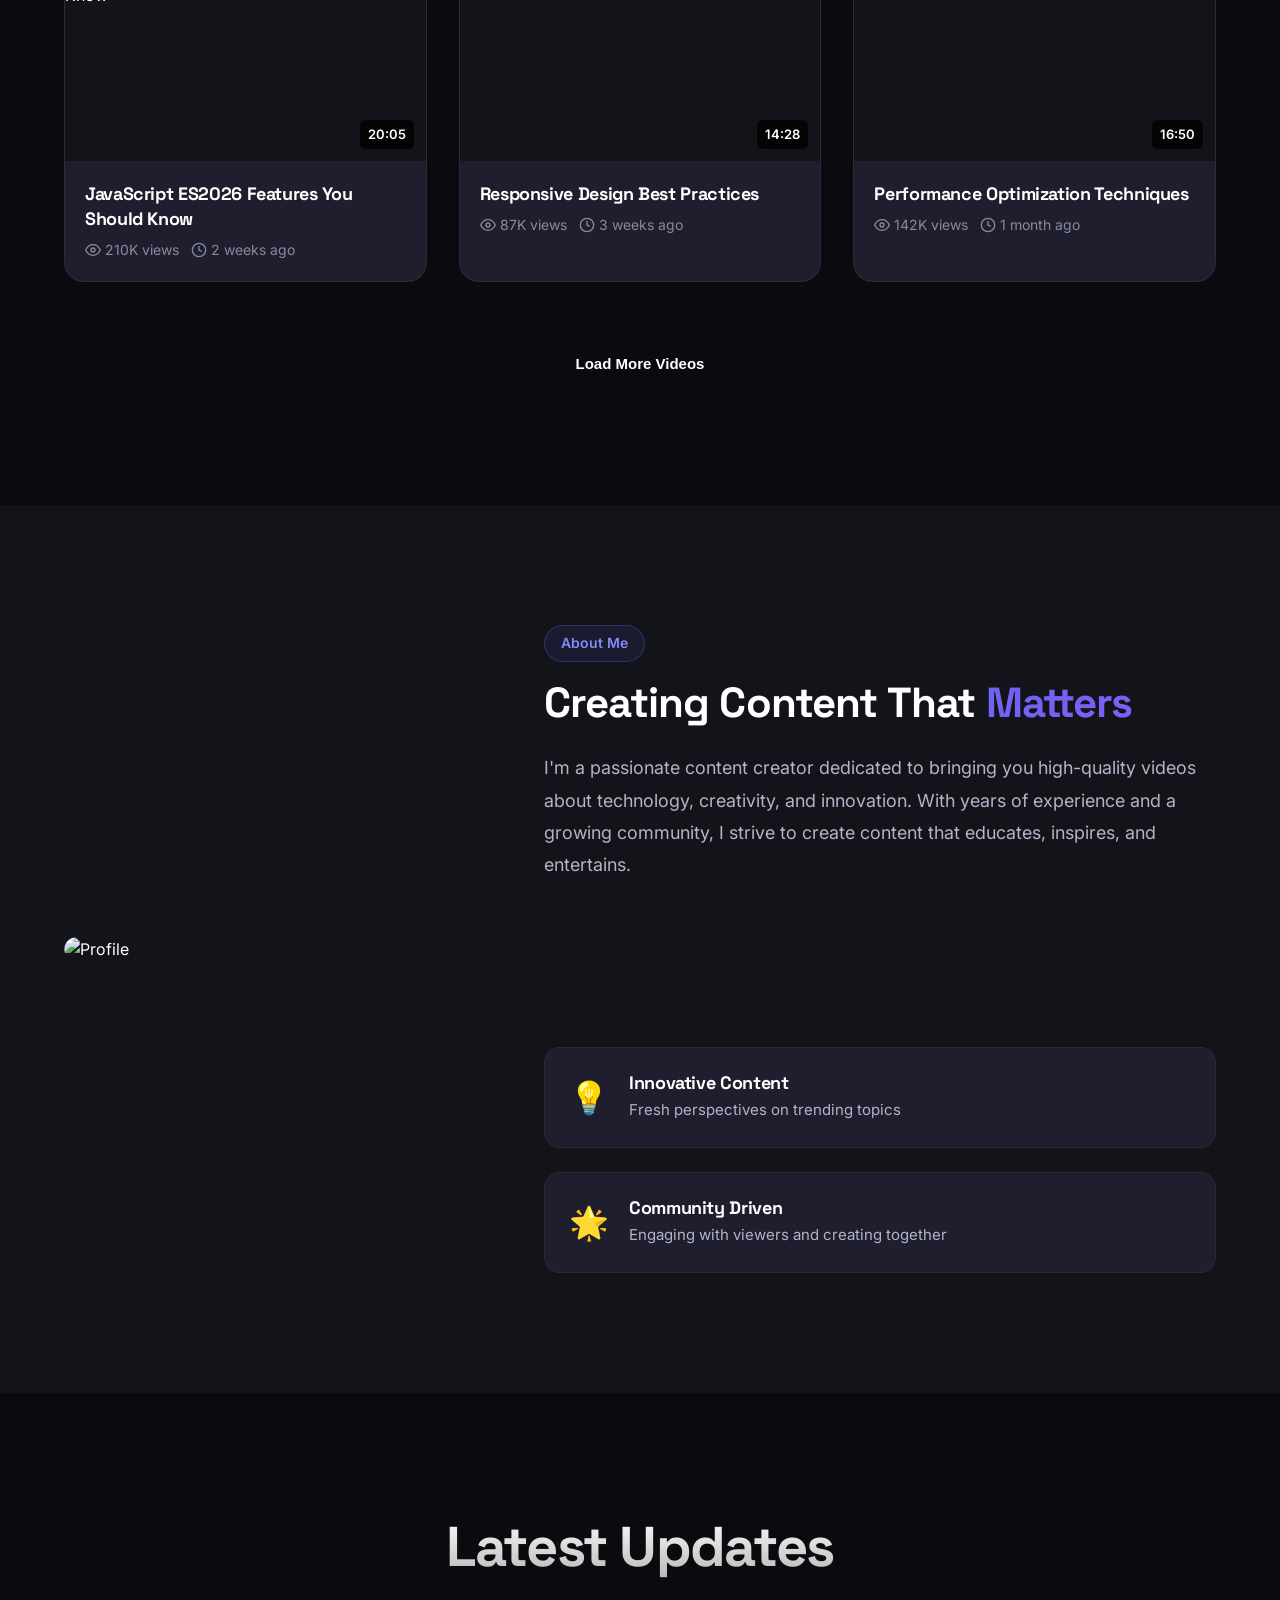
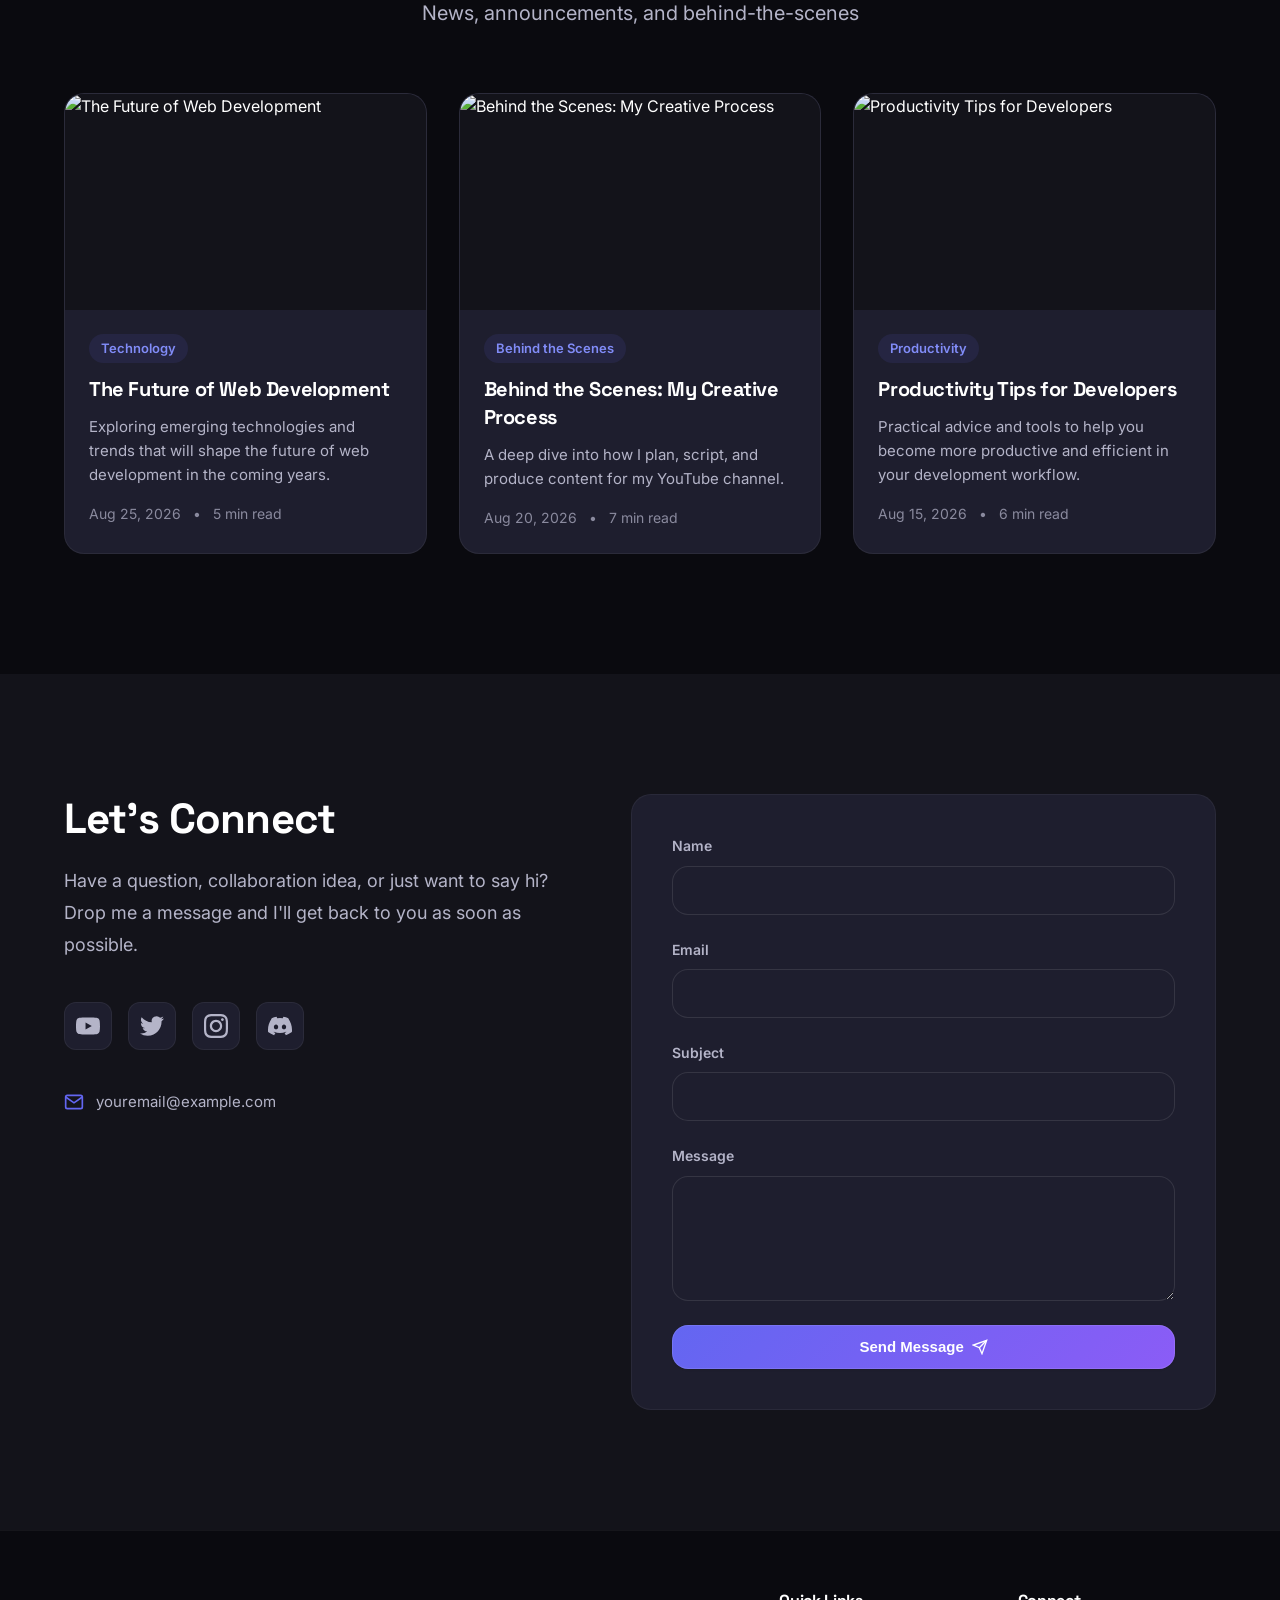
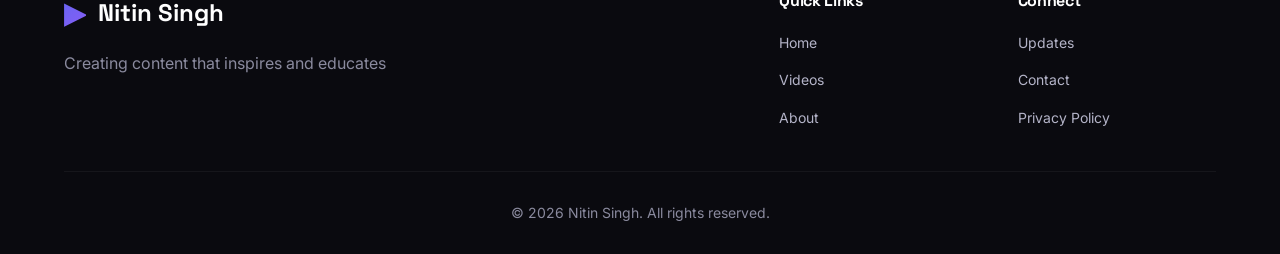
==== commit 67b00265: "✏️ Update channel name to 'Nitin Singh' across website" ====
--- a/index.html
+++ b/index.html
@@ -4,7 +4,7 @@
     <meta charset="UTF-8">
     <meta name="viewport" content="width=device-width, initial-scale=1.0">
     <meta name="description" content="Welcome to my creative hub - explore my YouTube content, updates, and connect with me.">
-    <title>Your Channel Name | Creative Hub</title>
+    <title>Nitin Singh | Creative Hub</title>
     <link rel="stylesheet" href="styles.css">
     <link rel="stylesheet" href="premium-enhancements.css">
     <link rel="preconnect" href="https://fonts.googleapis.com">
@@ -18,7 +18,7 @@
             <div class="nav-content">
                 <a href="#home" class="logo">
                     <span class="logo-icon">▶</span>
-                    <span class="logo-text">YourChannel</span>
+                    <span class="logo-text">Nitin Singh</span>
                 </a>
                 <button class="mobile-toggle" id="mobileToggle" aria-label="Toggle menu">
                     <span></span>
@@ -260,7 +260,7 @@
                 <div class="footer-brand">
                     <a href="#home" class="logo">
                         <span class="logo-icon">▶</span>
-                        <span class="logo-text">YourChannel</span>
+                        <span class="logo-text">Nitin Singh</span>
                     </a>
                     <p class="footer-tagline">Creating content that inspires and educates</p>
                 </div>
@@ -284,7 +284,7 @@
                 </div>
             </div>
             <div class="footer-bottom">
-                <p>&copy; 2026 YourChannel. All rights reserved.</p>
+                <p>&copy; 2026 Nitin Singh. All rights reserved.</p>
             </div>
         </div>
     </footer>
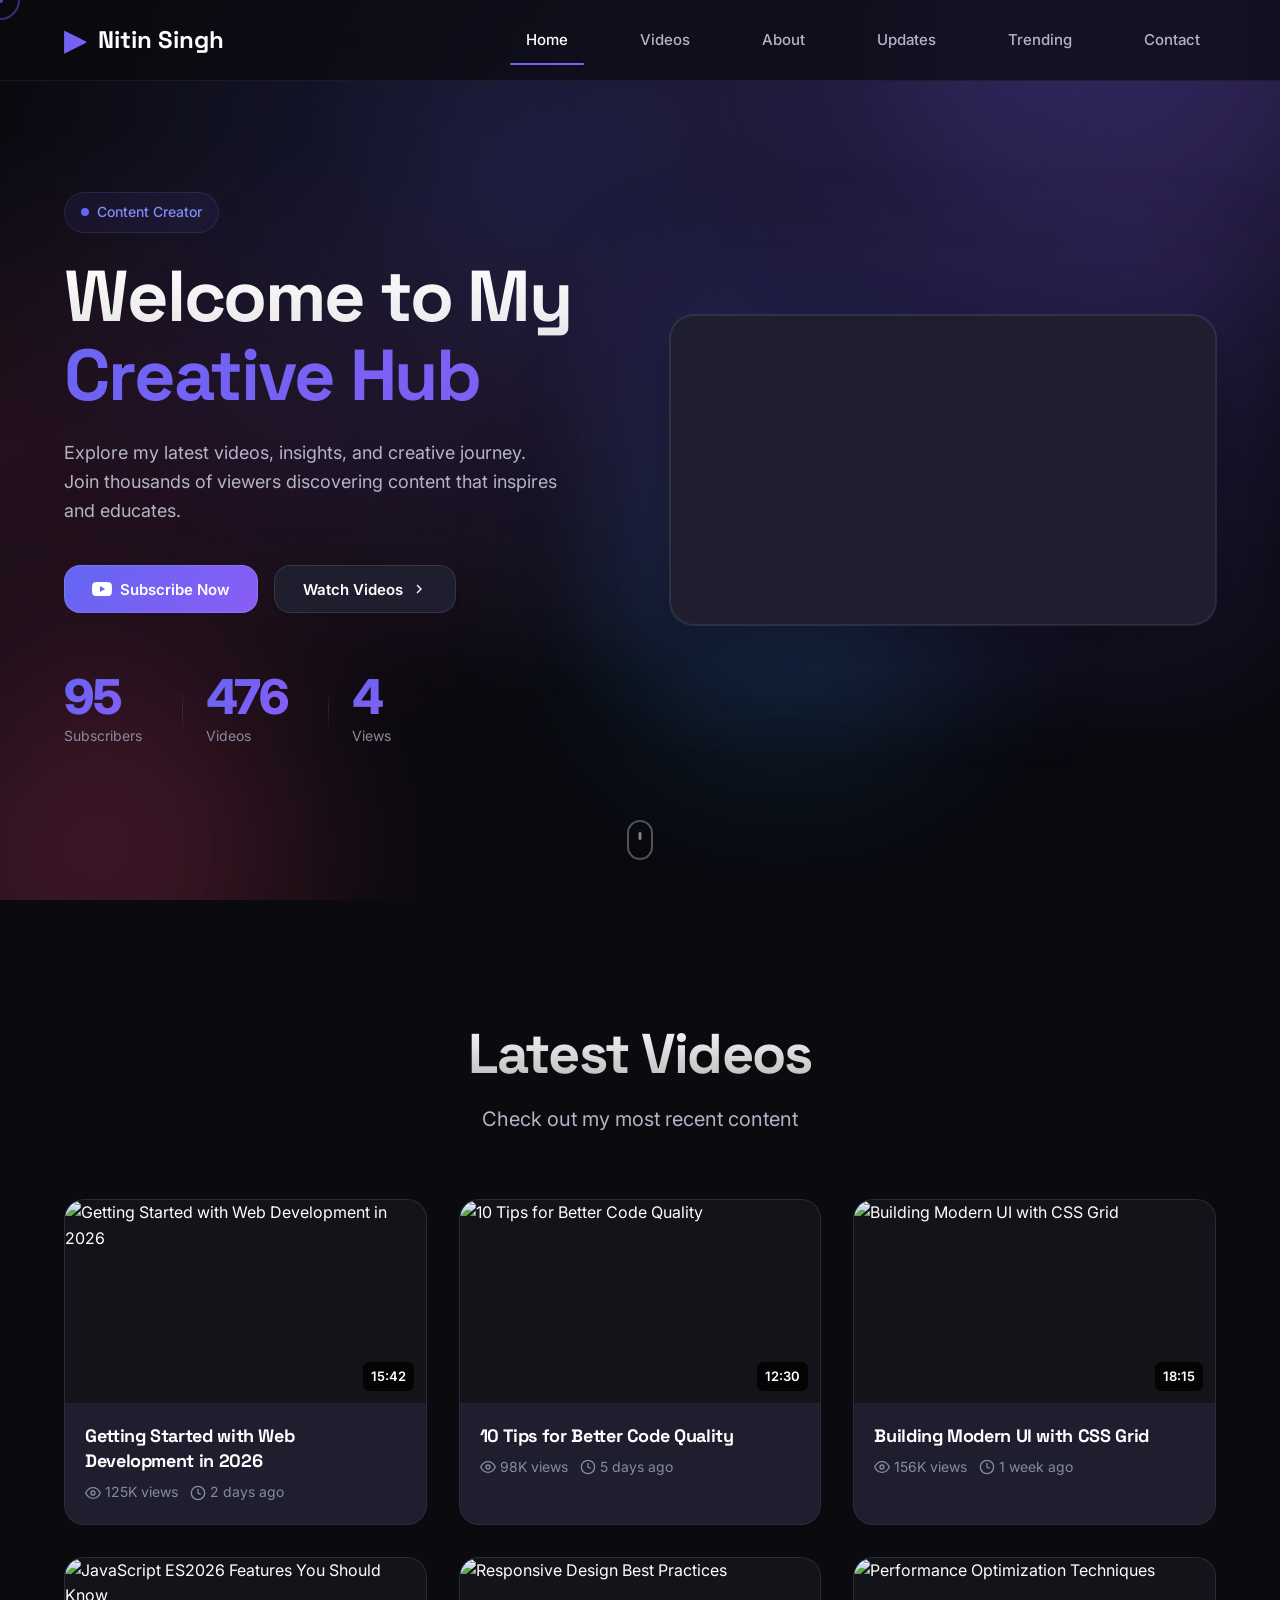
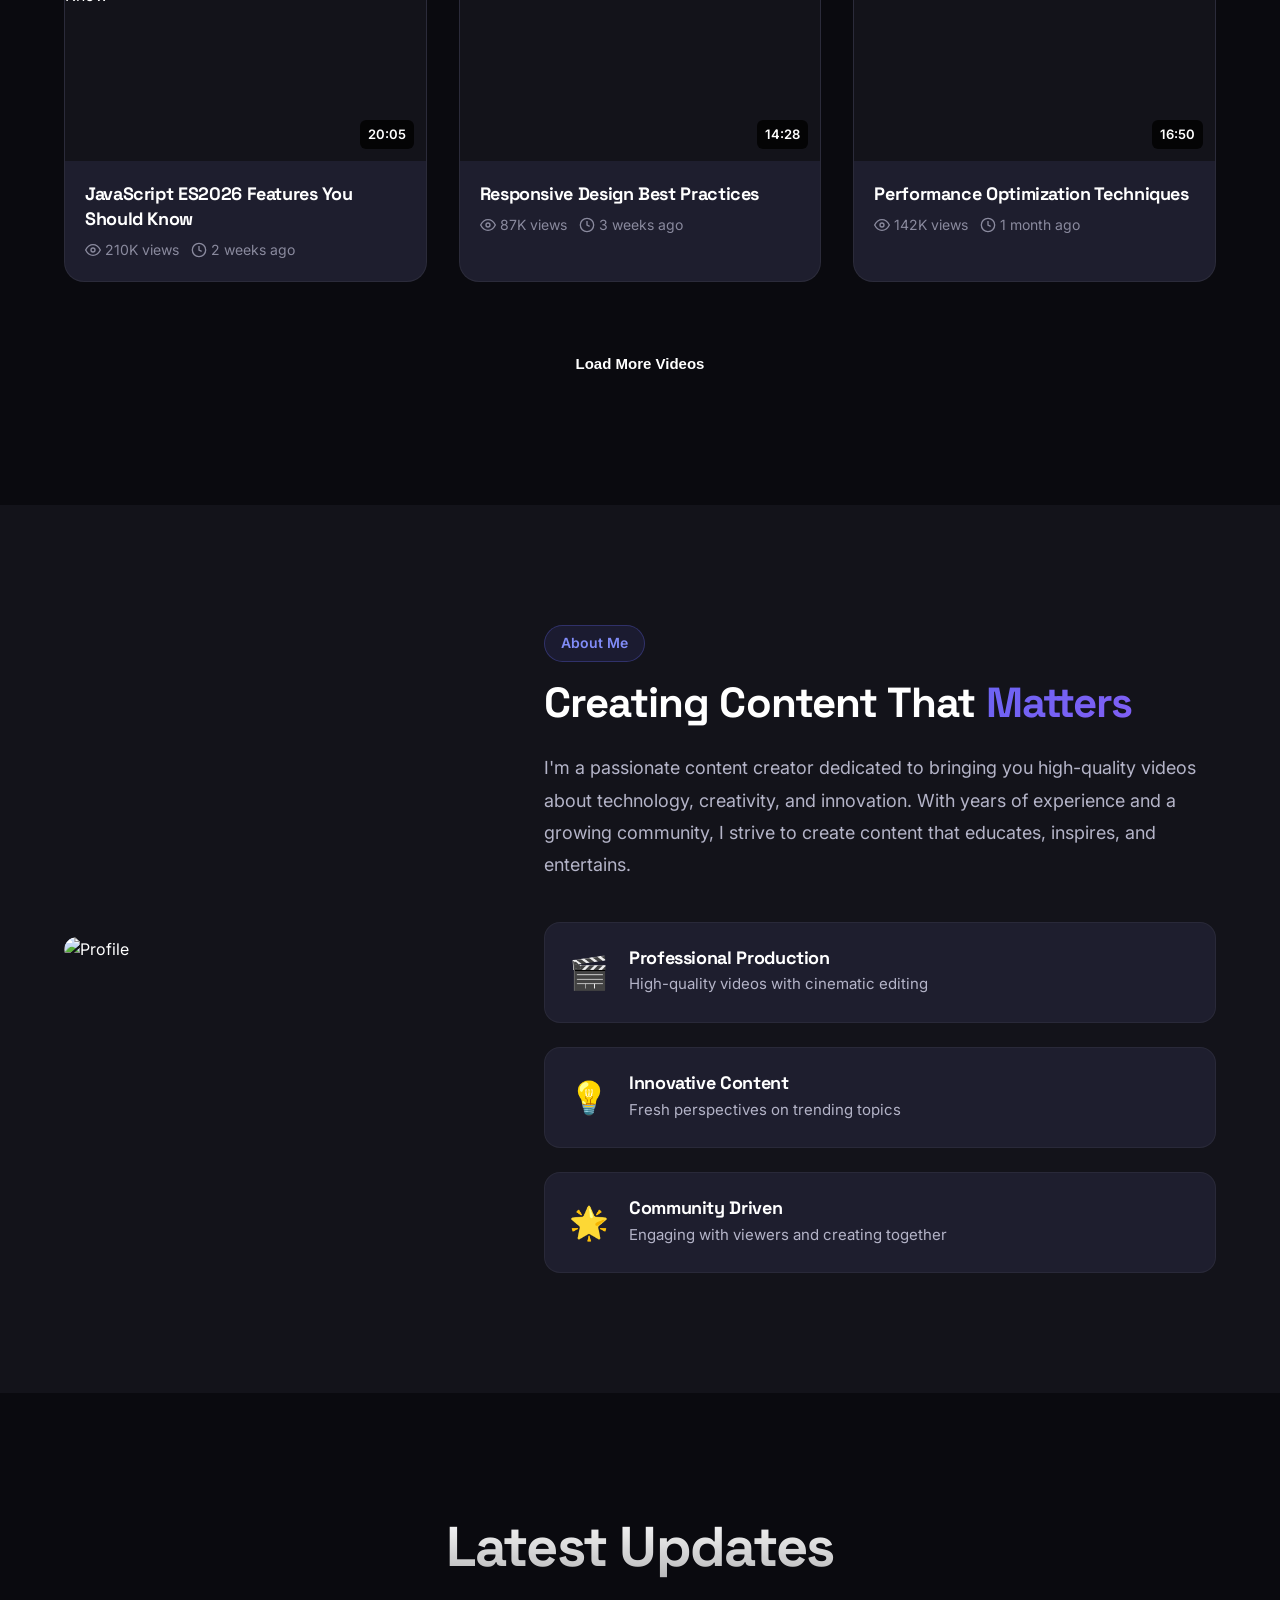
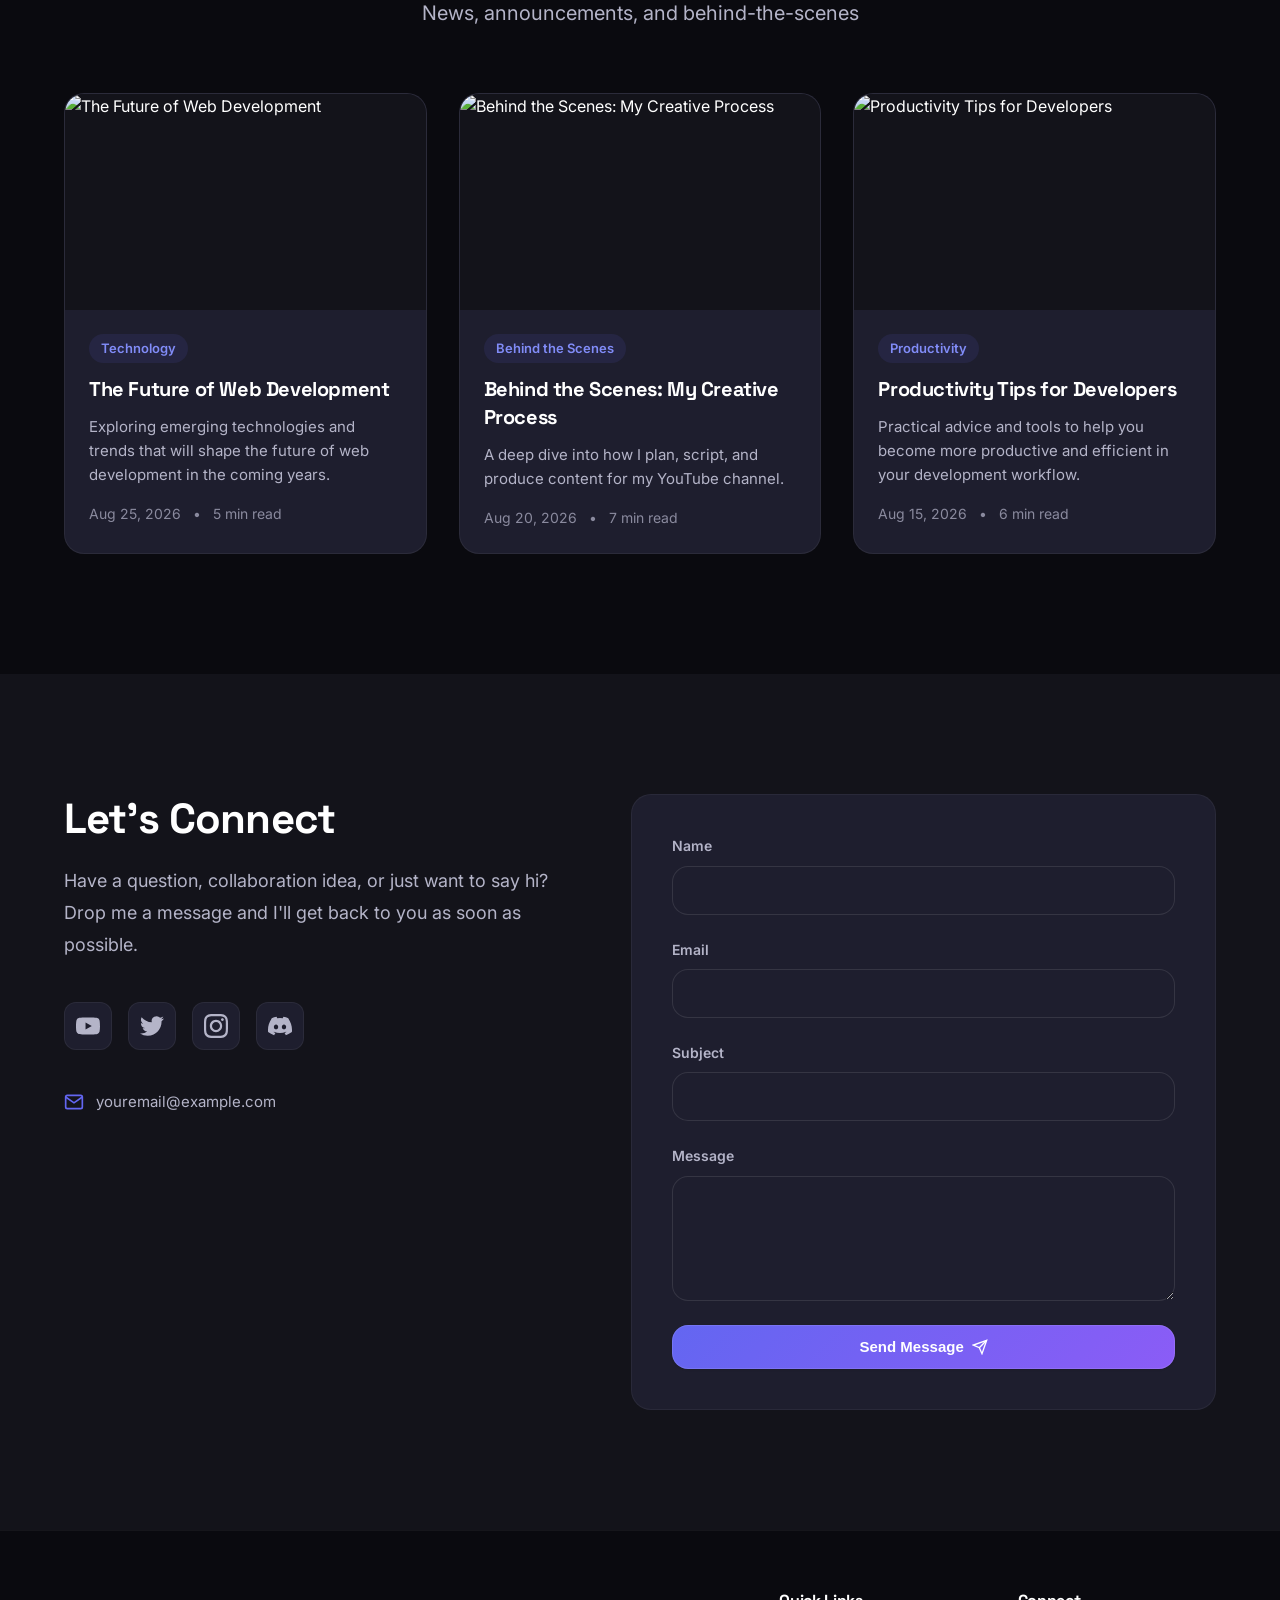
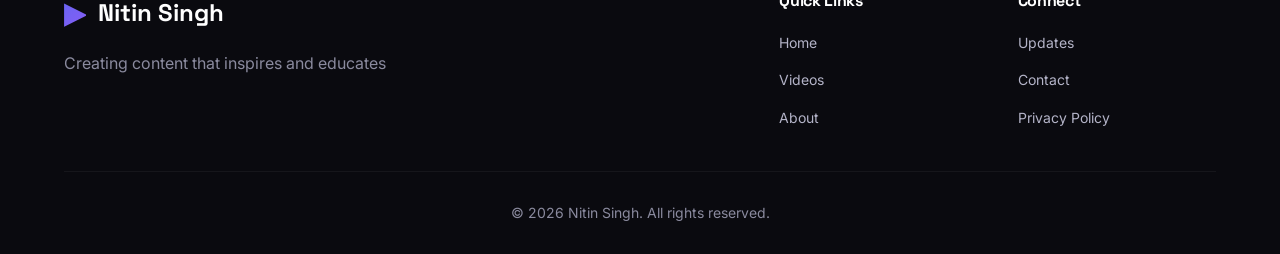
==== commit f12e2d6d: "Add Instagram link and fix social link navigation Co-Authored-By: Claude <noreply@anthropic.com>" ====
--- a/index.html
+++ b/index.html
@@ -201,7 +201,7 @@
                                 <path d="M23.953 4.57a10 10 0 01-2.825.775 4.958 4.958 0 002.163-2.723c-.951.555-2.005.959-3.127 1.184a4.92 4.92 0 00-8.384 4.482C7.69 8.095 4.067 6.13 1.64 3.162a4.822 4.822 0 00-.666 2.475c0 1.71.87 3.213 2.188 4.096a4.904 4.904 0 01-2.228-.616v.06a4.923 4.923 0 003.946 4.827 4.996 4.996 0 01-2.212.085 4.936 4.936 0 004.604 3.417 9.867 9.867 0 01-6.102 2.105c-.39 0-.779-.023-1.17-.067a13.995 13.995 0 007.557 2.209c9.053 0 13.998-7.496 13.998-13.985 0-.21 0-.42-.015-.63A9.935 9.935 0 0024 4.59z"/>
                             </svg>
                         </a>
-                        <a href="#" class="social-link" aria-label="Instagram">
+                        <a href="https://www.instagram.com/aesthetic.baalakk/" class="social-link" aria-label="Instagram" target="_blank" rel="noopener noreferrer">
                             <svg width="24" height="24" viewBox="0 0 24 24" fill="currentColor">
                                 <path d="M12 2.163c3.204 0 3.584.012 4.85.07 3.252.148 4.771 1.691 4.919 4.919.058 1.265.069 1.645.069 4.849 0 3.205-.012 3.584-.069 4.849-.149 3.225-1.664 4.771-4.919 4.919-1.266.058-1.644.07-4.85.07-3.204 0-3.584-.012-4.849-.07-3.26-.149-4.771-1.699-4.919-4.92-.058-1.265-.07-1.644-.07-4.849 0-3.204.013-3.583.07-4.849.149-3.227 1.664-4.771 4.919-4.919 1.266-.057 1.645-.069 4.849-.069zm0-2.163c-3.259 0-3.667.014-4.947.072-4.358.2-6.78 2.618-6.98 6.98-.059 1.281-.073 1.689-.073 4.948 0 3.259.014 3.668.072 4.948.2 4.358 2.618 6.78 6.98 6.98 1.281.058 1.689.072 4.948.072 3.259 0 3.668-.014 4.948-.072 4.354-.2 6.782-2.618 6.979-6.98.059-1.28.073-1.689.073-4.948 0-3.259-.014-3.667-.072-4.947-.196-4.354-2.617-6.78-6.979-6.98-1.281-.059-1.69-.073-4.949-.073zm0 5.838c-3.403 0-6.162 2.759-6.162 6.162s2.759 6.163 6.162 6.163 6.162-2.759 6.162-6.163c0-3.403-2.759-6.162-6.162-6.162zm0 10.162c-2.209 0-4-1.79-4-4 0-2.209 1.791-4 4-4s4 1.791 4 4c0 2.21-1.791 4-4 4zm6.406-11.845c-.796 0-1.441.645-1.441 1.44s.645 1.44 1.441 1.44c.795 0 1.439-.645 1.439-1.44s-.644-1.44-1.439-1.44z"/>
                             </svg>
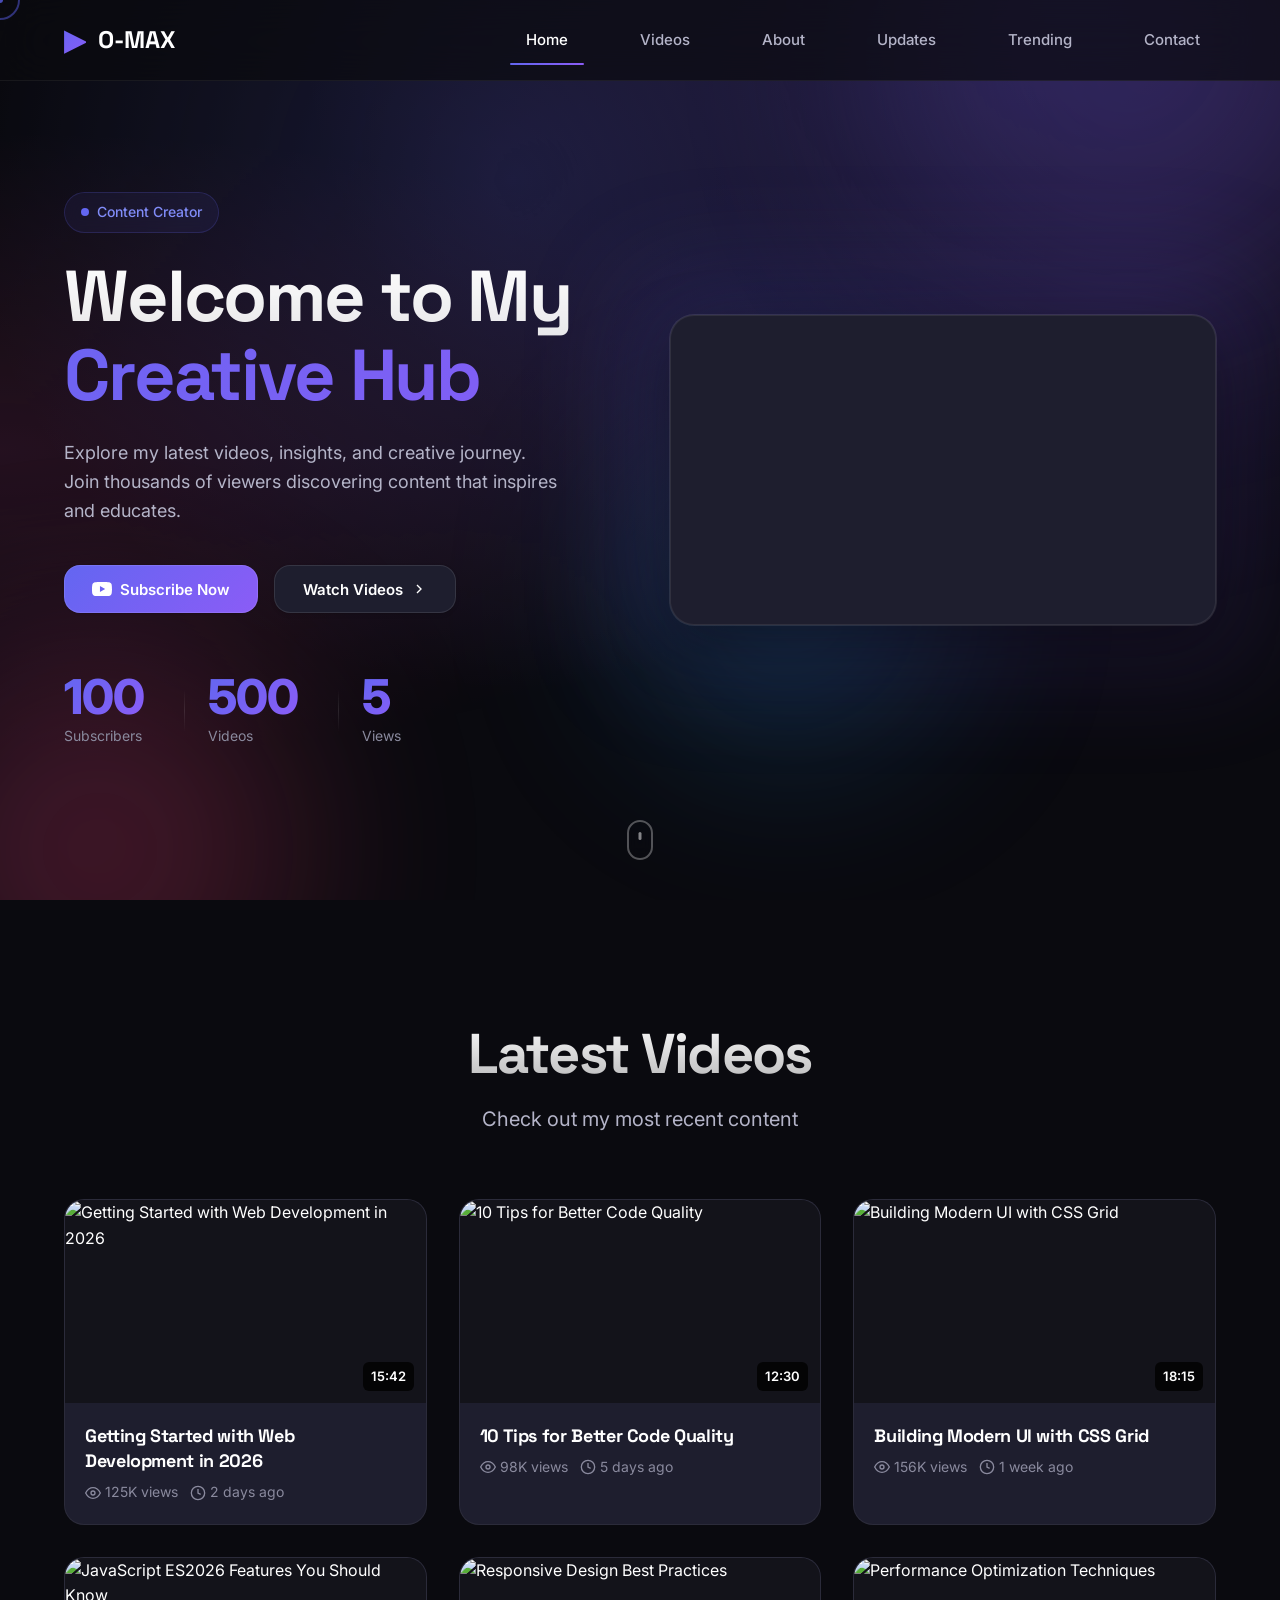
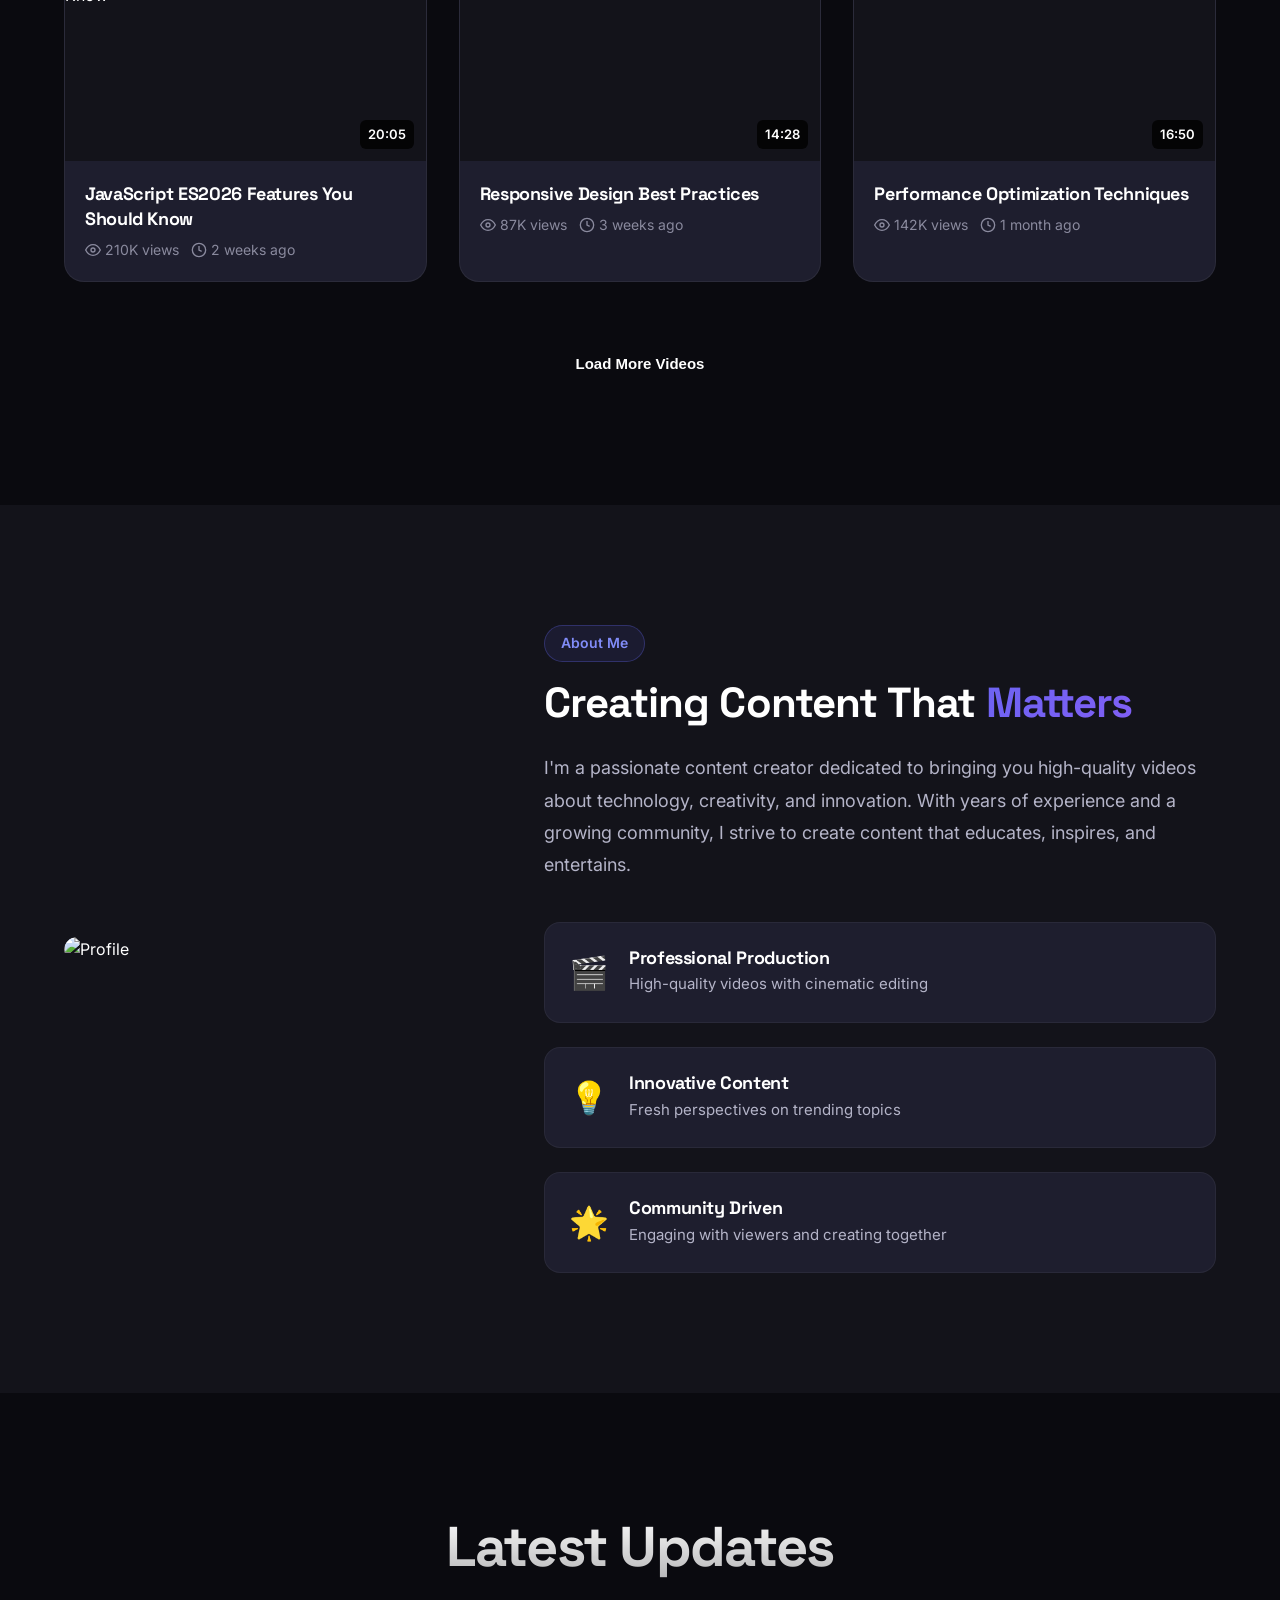
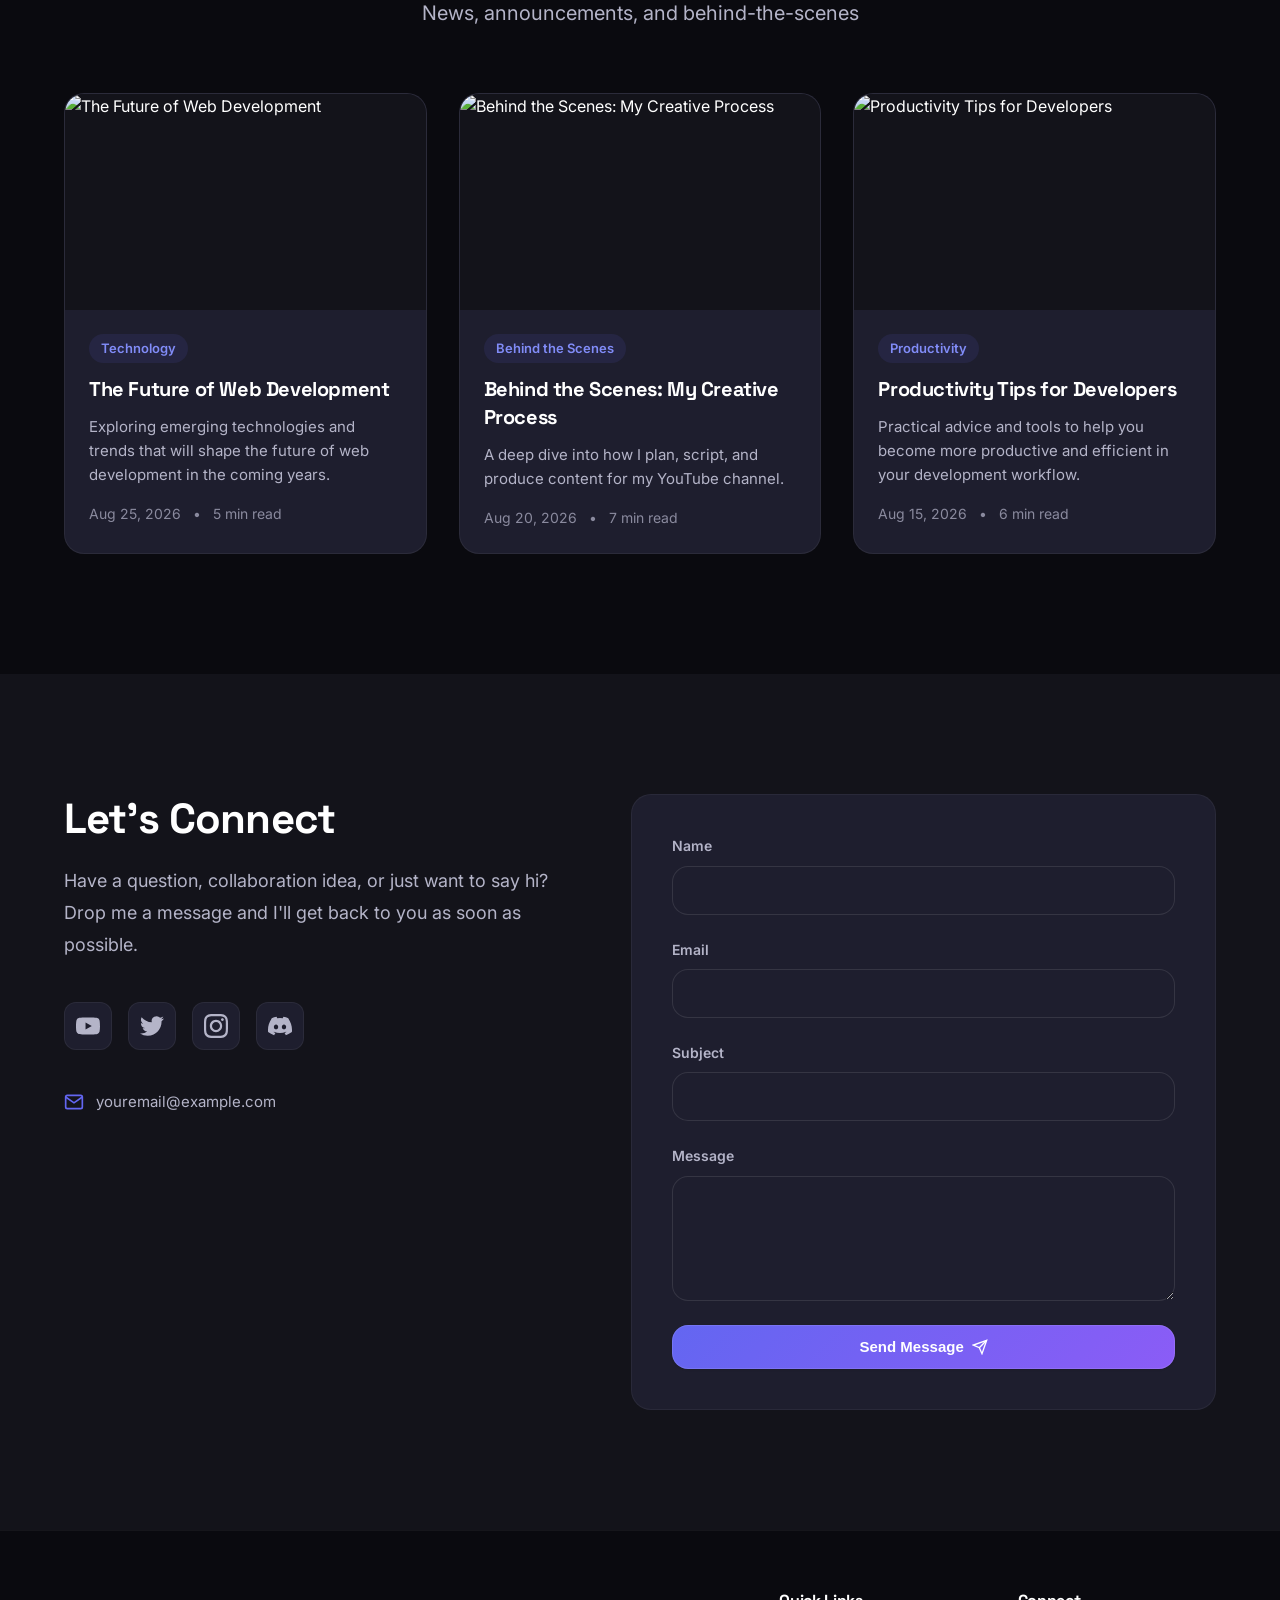
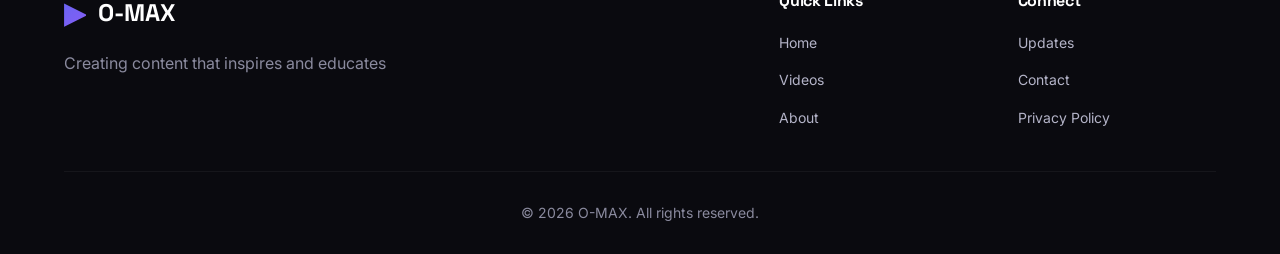
==== commit 581efb47: "Change website name from Nitin Singh to O-MAX Co-Authored-By: Claude <noreply@anthropic.com>" ====
--- a/index.html
+++ b/index.html
@@ -4,7 +4,7 @@
     <meta charset="UTF-8">
     <meta name="viewport" content="width=device-width, initial-scale=1.0">
     <meta name="description" content="Welcome to my creative hub - explore my YouTube content, updates, and connect with me.">
-    <title>Nitin Singh | Creative Hub</title>
+    <title>O-MAX | Creative Hub</title>
     <link rel="stylesheet" href="styles.css">
     <link rel="stylesheet" href="premium-enhancements.css">
     <link rel="preconnect" href="https://fonts.googleapis.com">
@@ -18,7 +18,7 @@
             <div class="nav-content">
                 <a href="#home" class="logo">
                     <span class="logo-icon">▶</span>
-                    <span class="logo-text">Nitin Singh</span>
+                    <span class="logo-text">O-MAX</span>
                 </a>
                 <button class="mobile-toggle" id="mobileToggle" aria-label="Toggle menu">
                     <span></span>
@@ -260,7 +260,7 @@
                 <div class="footer-brand">
                     <a href="#home" class="logo">
                         <span class="logo-icon">▶</span>
-                        <span class="logo-text">Nitin Singh</span>
+                        <span class="logo-text">O-MAX</span>
                     </a>
                     <p class="footer-tagline">Creating content that inspires and educates</p>
                 </div>
@@ -284,7 +284,7 @@
                 </div>
             </div>
             <div class="footer-bottom">
-                <p>&copy; 2026 Nitin Singh. All rights reserved.</p>
+                <p>&copy; 2026 O-MAX. All rights reserved.</p>
             </div>
         </div>
     </footer>
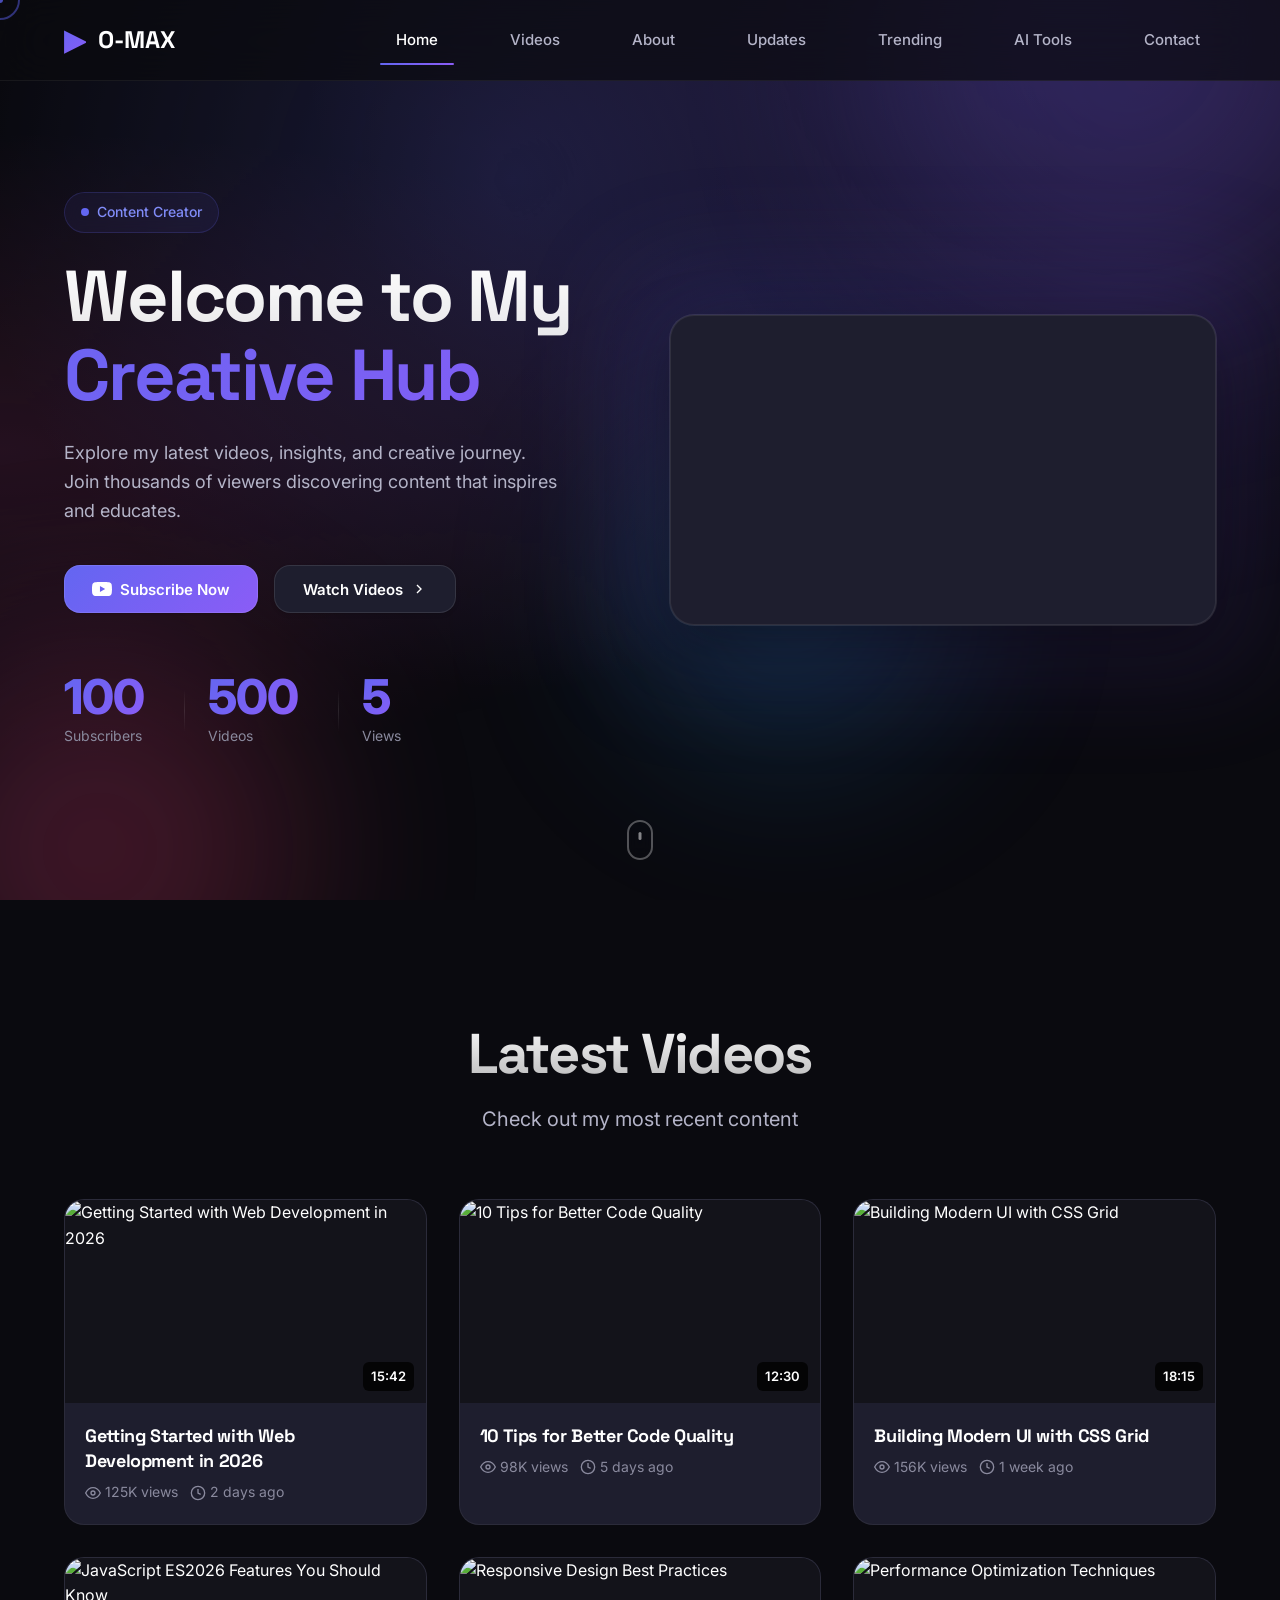
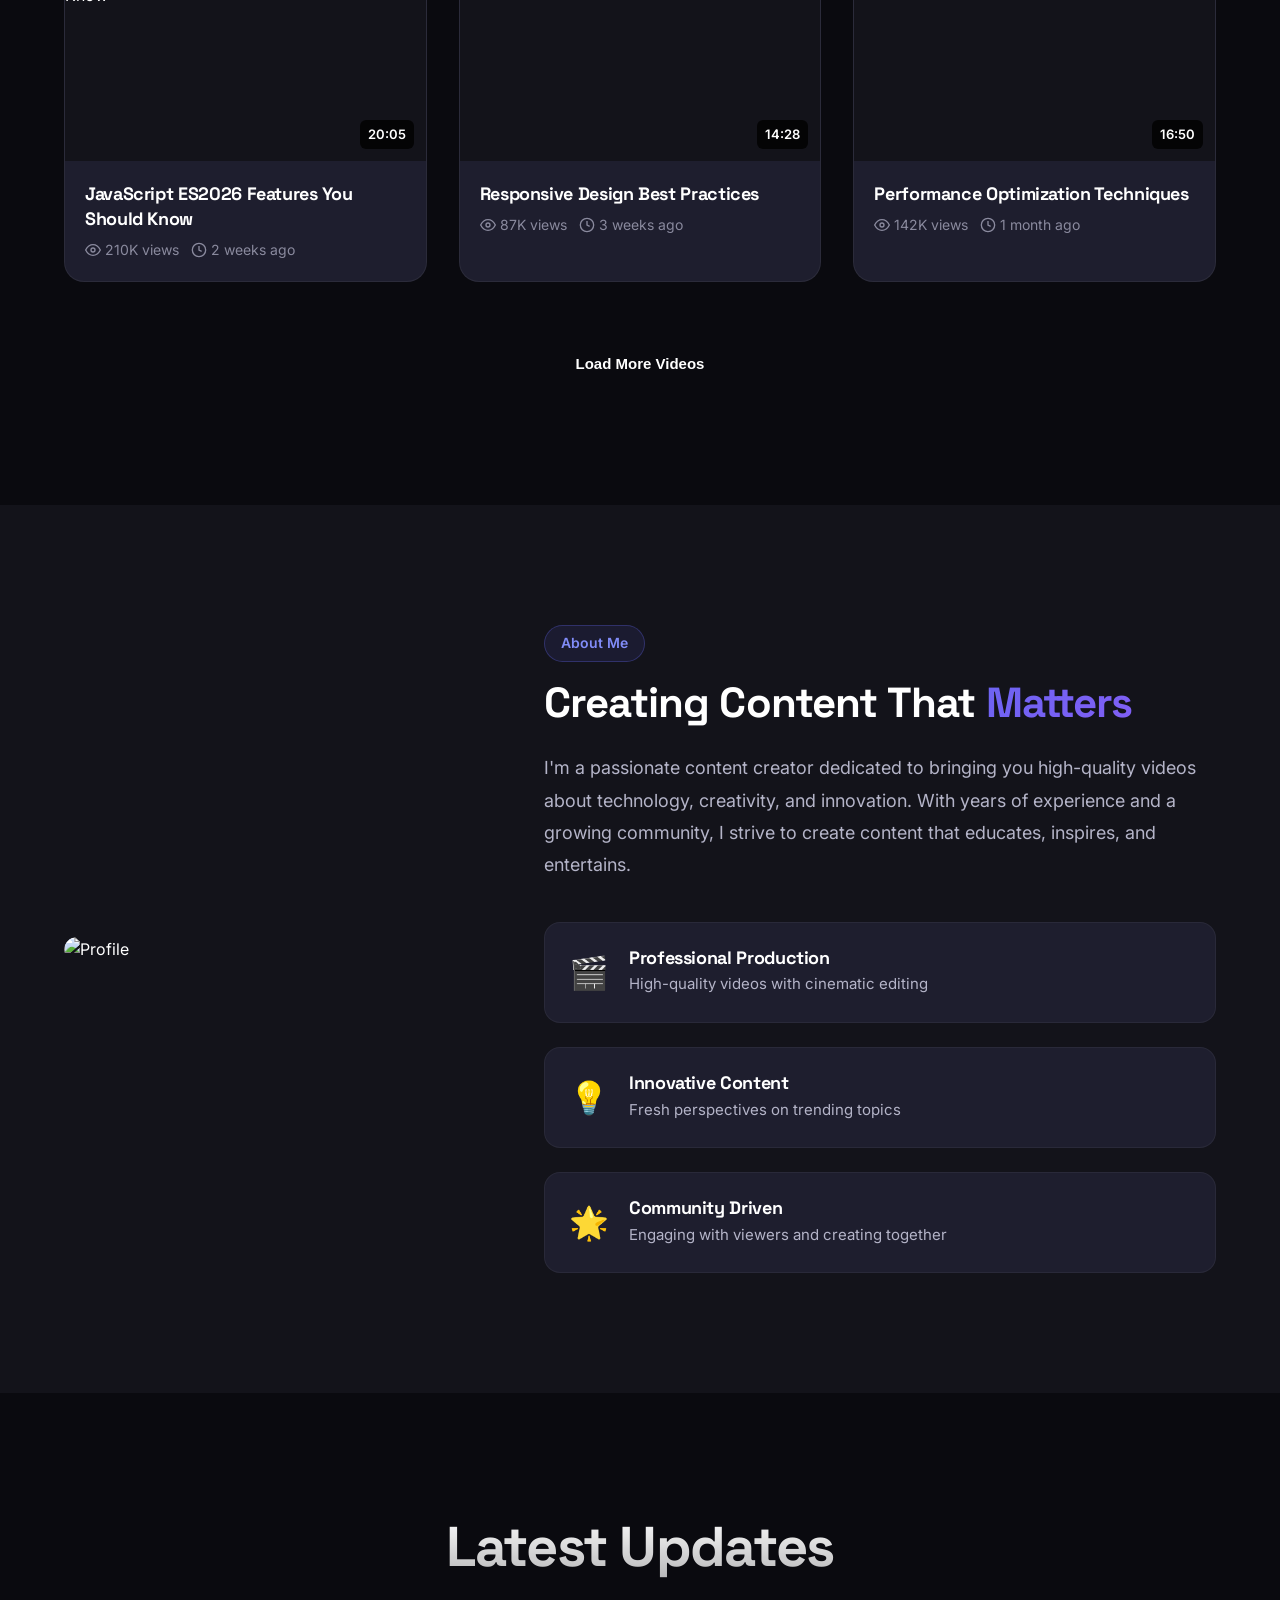
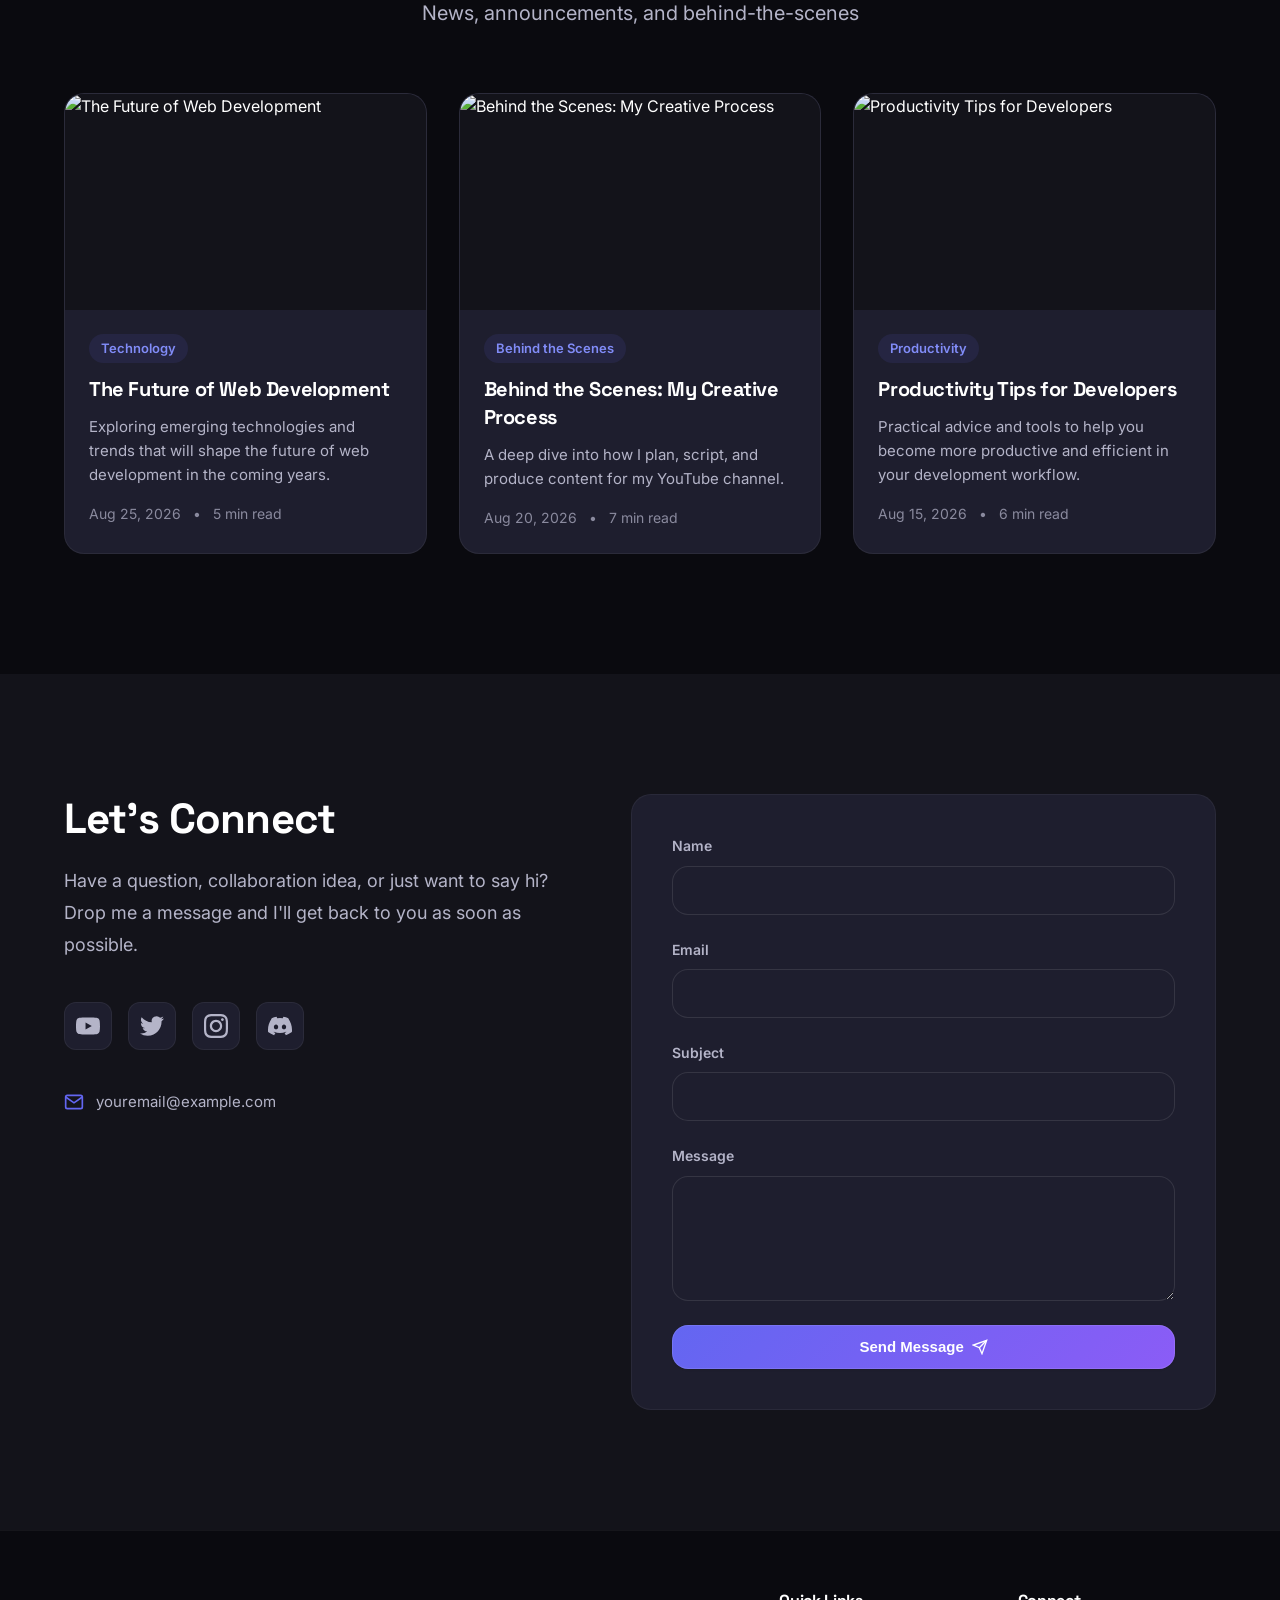
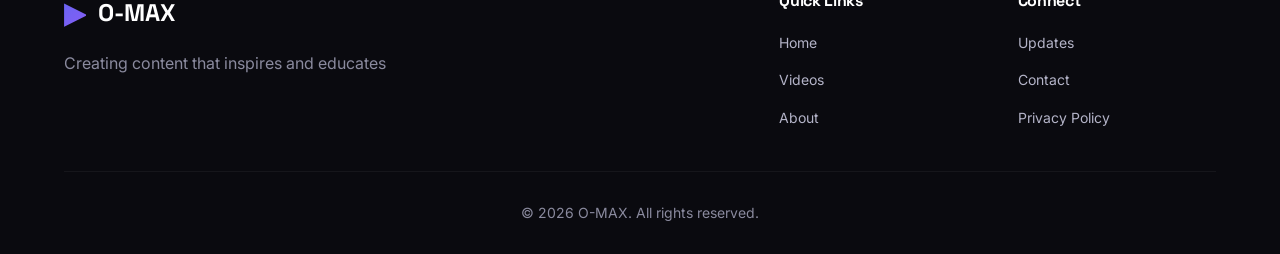
==== commit e582317b: "Add AI Tools link to main navigation - Added 'AI Tools' link to index.html navbar (between Trending " ====
--- a/index.html
+++ b/index.html
@@ -31,6 +31,7 @@
                     <li><a href="#about" class="nav-link">About</a></li>
                     <li><a href="#blog" class="nav-link">Updates</a></li>
                     <li><a href="trending.html" class="nav-link">Trending</a></li>
+                    <li><a href="prompt-engineer.html" class="nav-link">AI Tools</a></li>
                     <li><a href="#contact" class="nav-link">Contact</a></li>
                 </ul>
             </div>
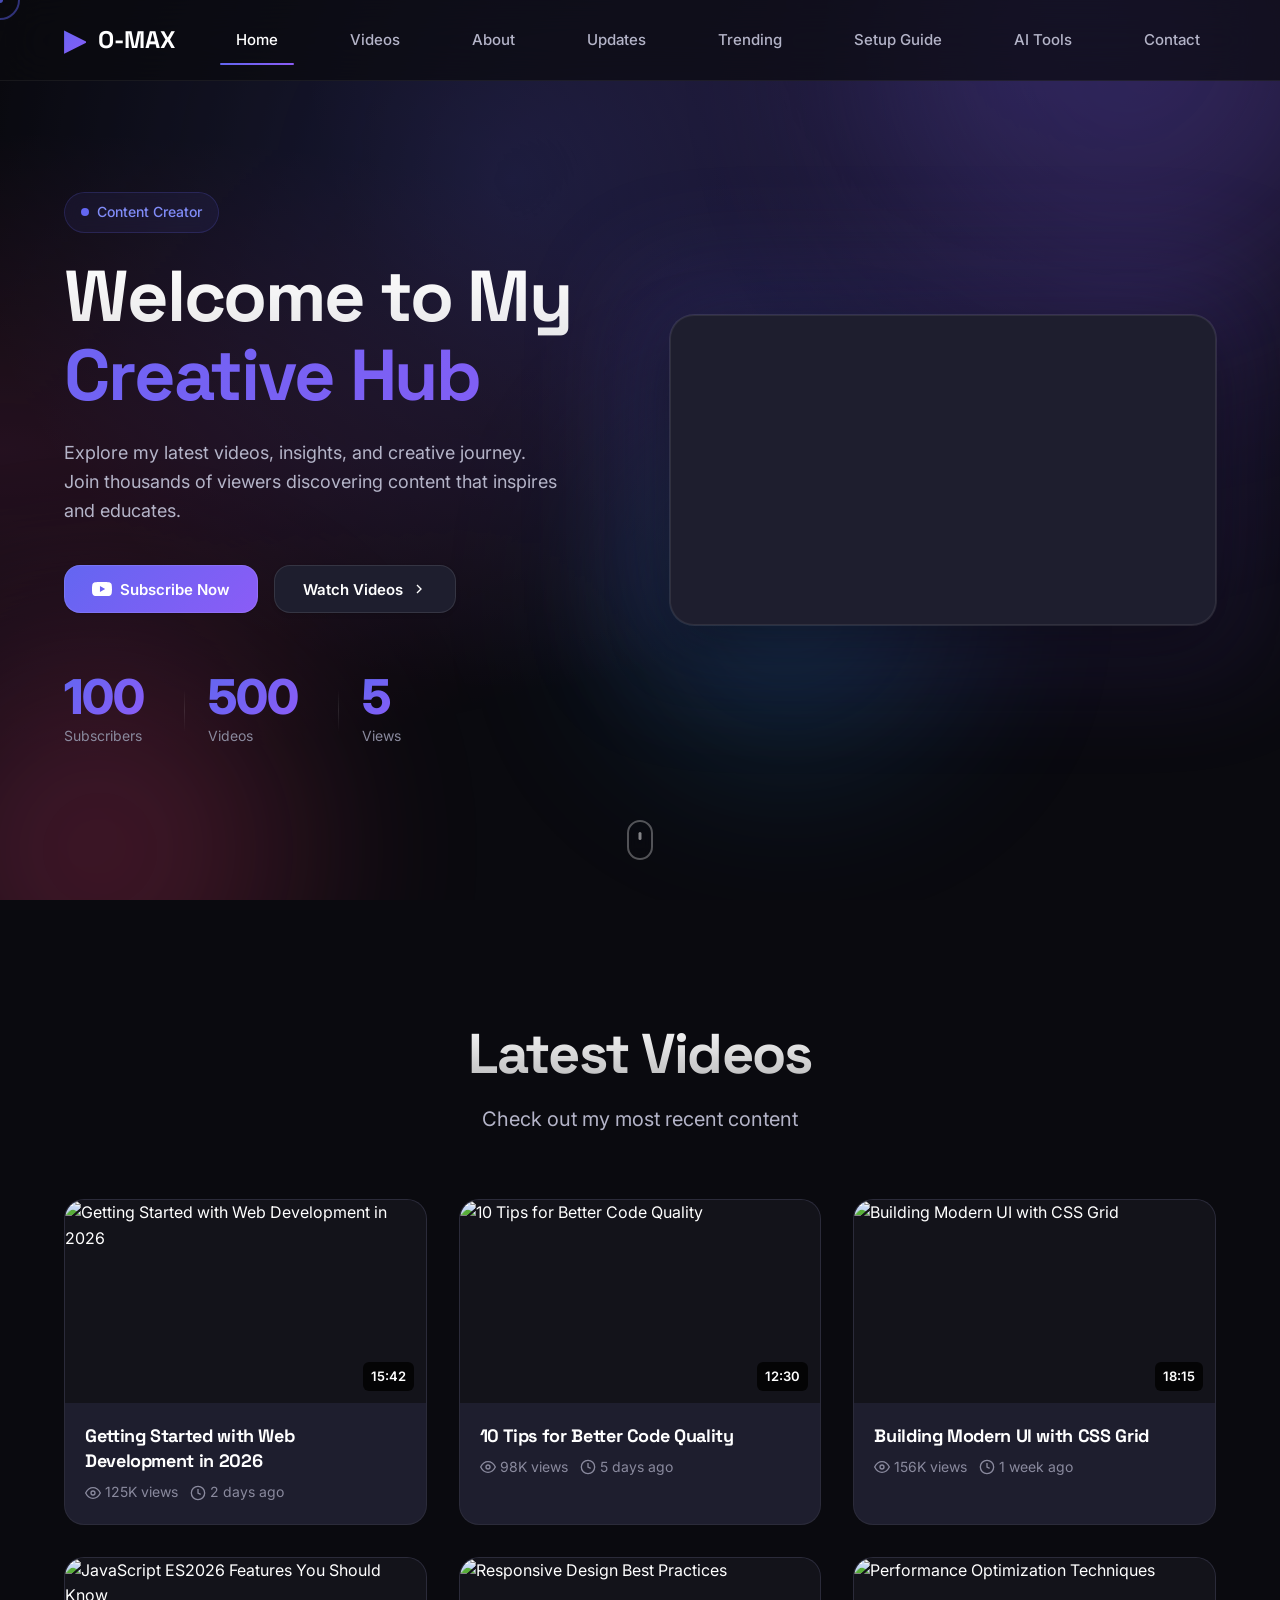
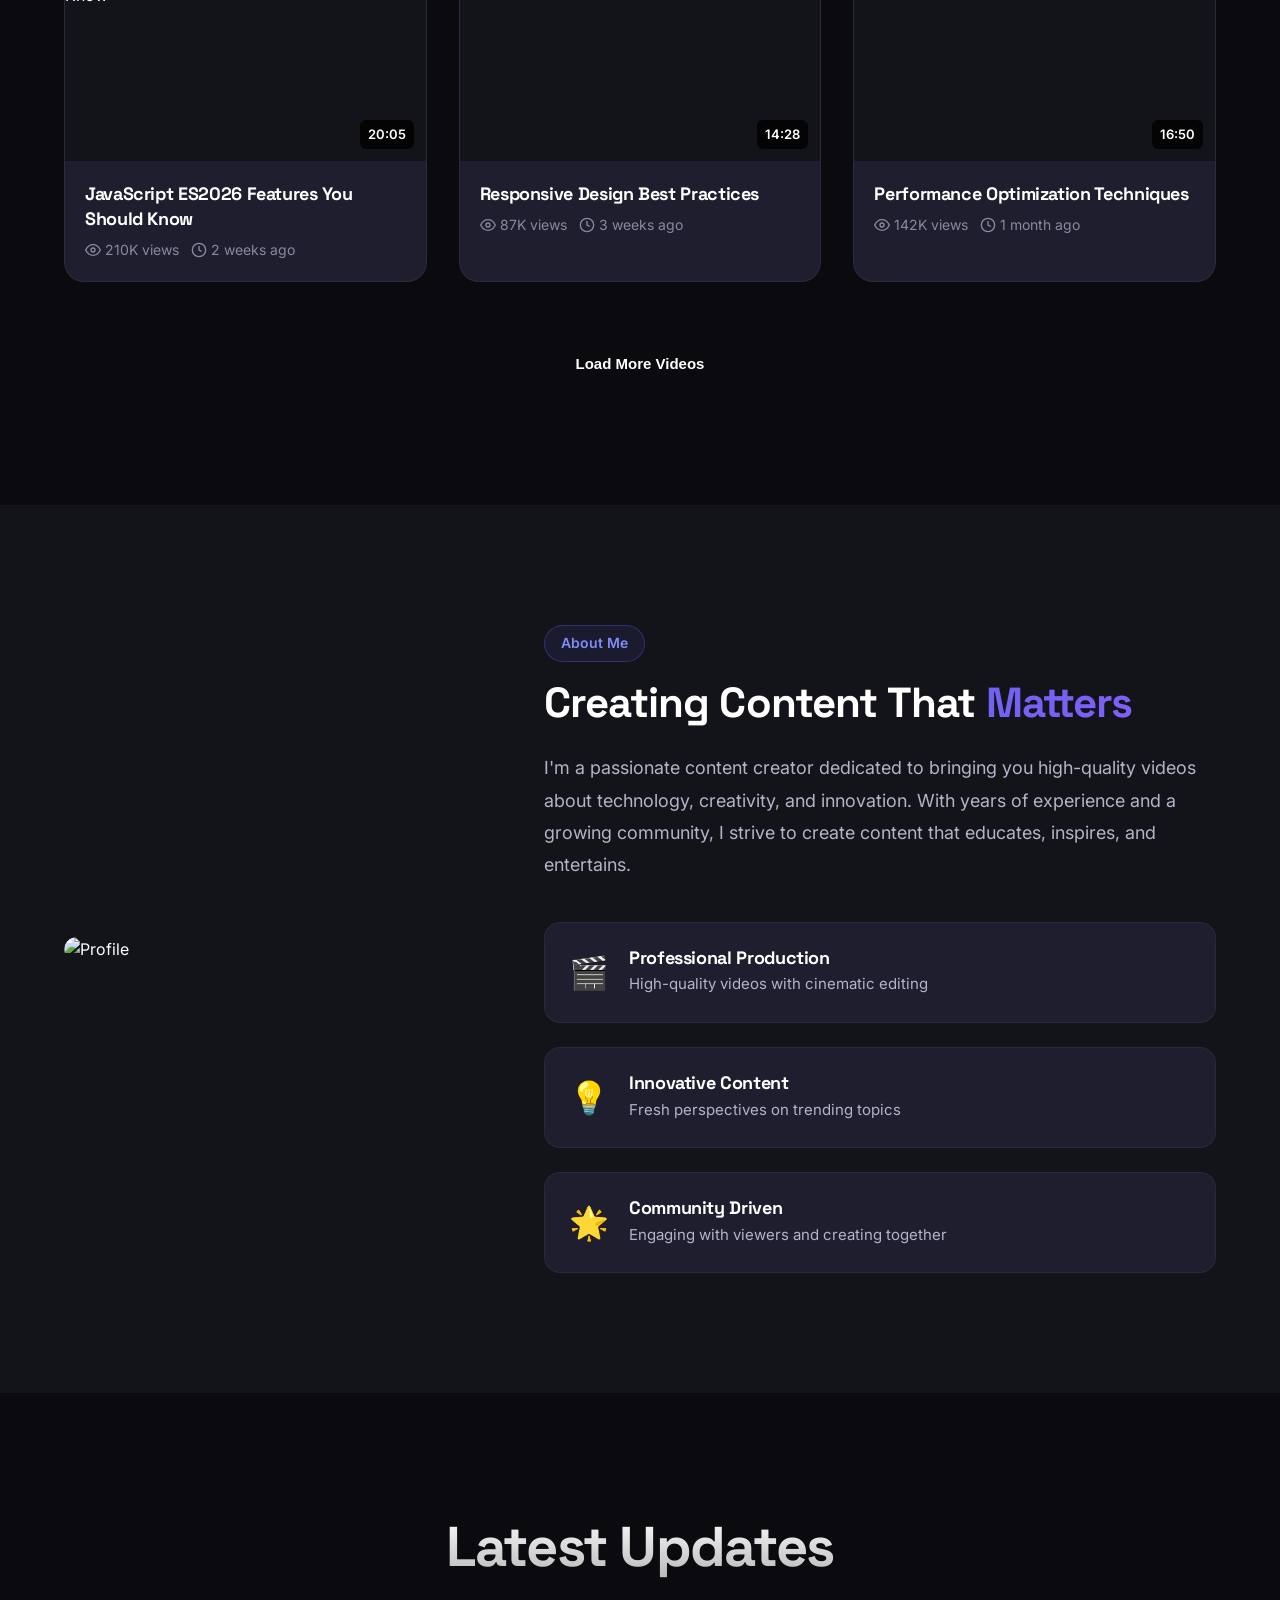
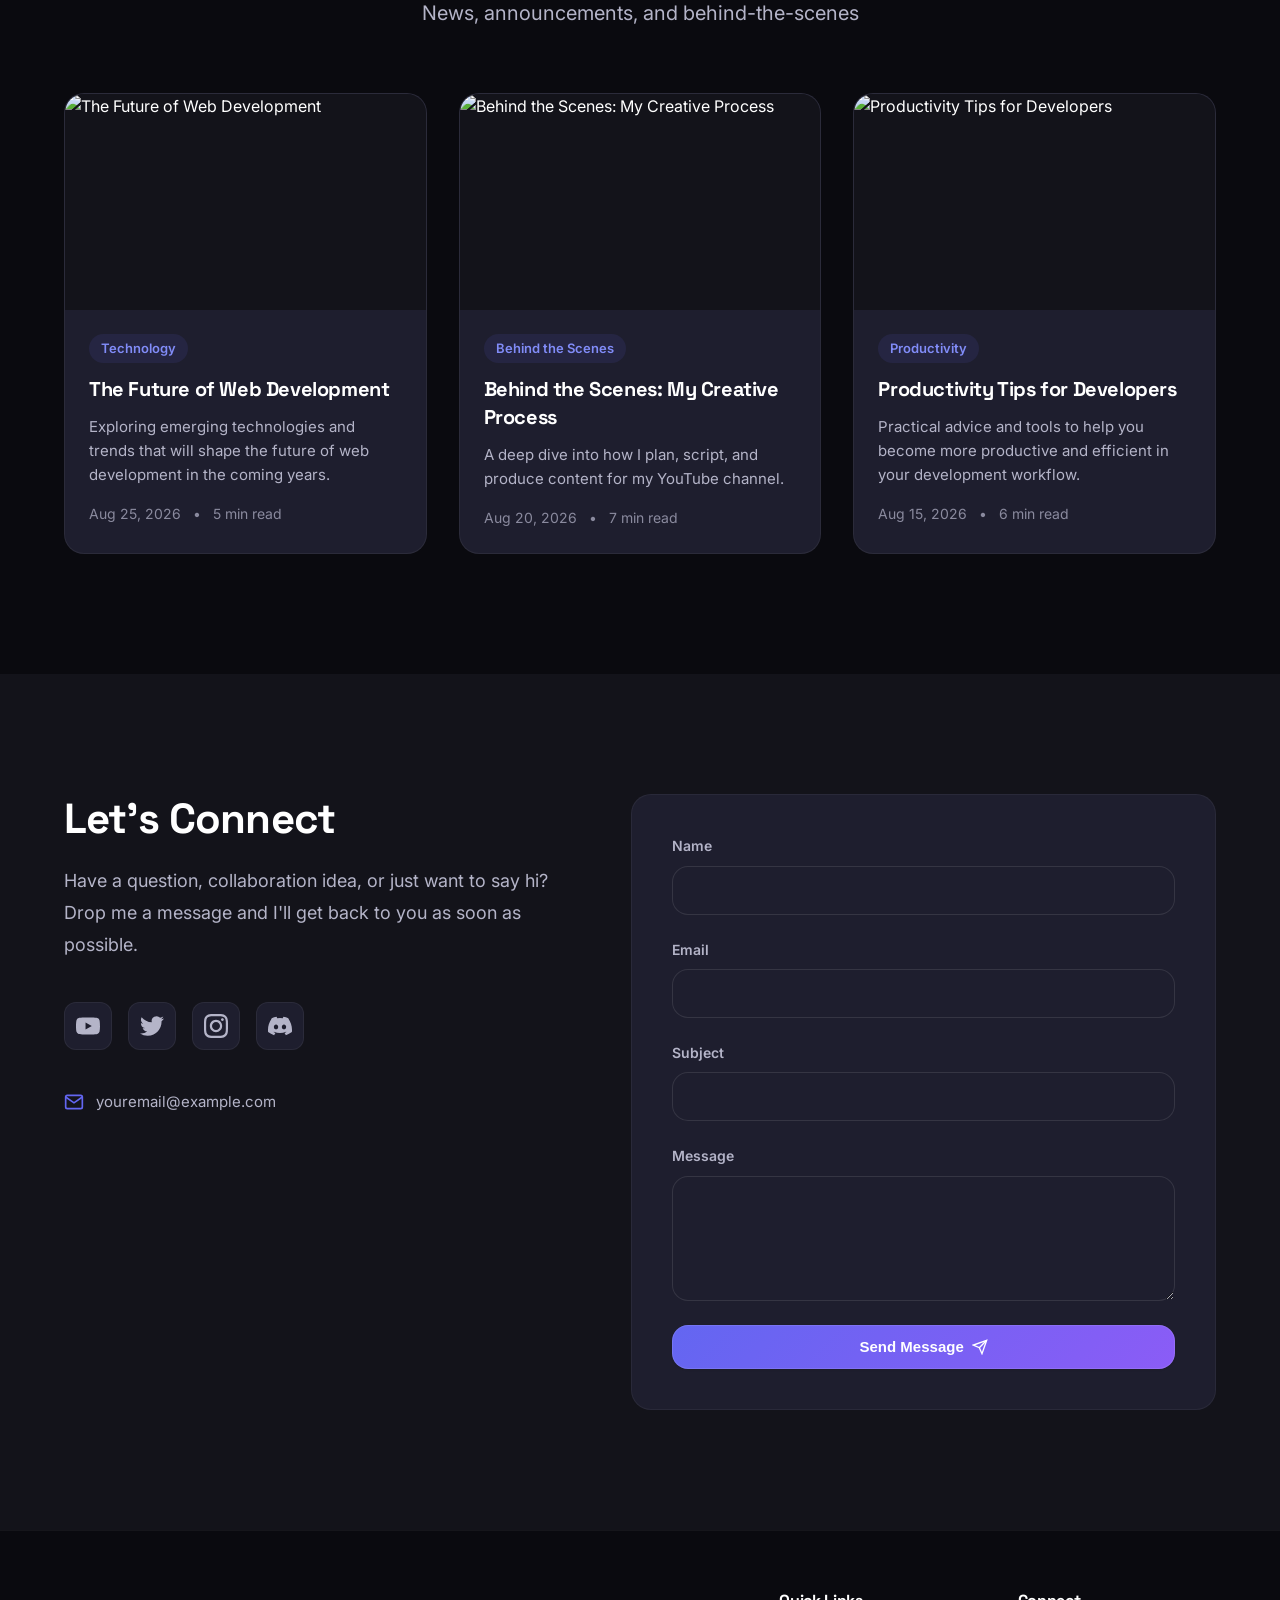
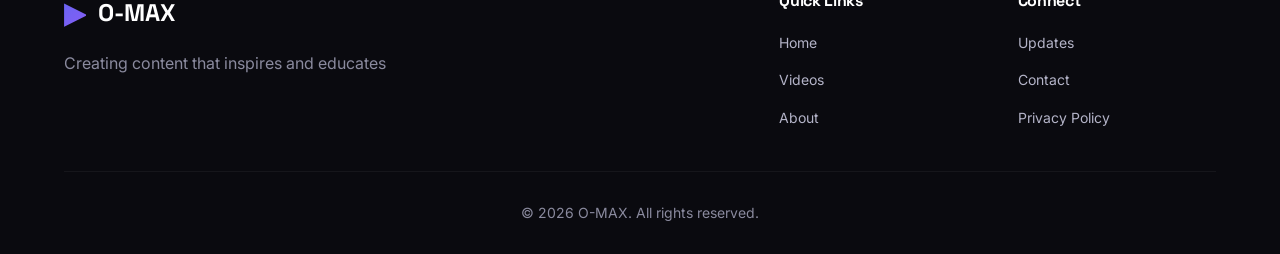
==== commit 57cc40f6: "Add Oracle VM + OmniRoute + Claude Setup Guide - Created comprehensive setup-guide.html with interac" ====
--- a/index.html
+++ b/index.html
@@ -31,6 +31,7 @@
                     <li><a href="#about" class="nav-link">About</a></li>
                     <li><a href="#blog" class="nav-link">Updates</a></li>
                     <li><a href="trending.html" class="nav-link">Trending</a></li>
+                    <li><a href="setup-guide.html" class="nav-link">Setup Guide</a></li>
                     <li><a href="prompt-engineer.html" class="nav-link">AI Tools</a></li>
                     <li><a href="#contact" class="nav-link">Contact</a></li>
                 </ul>
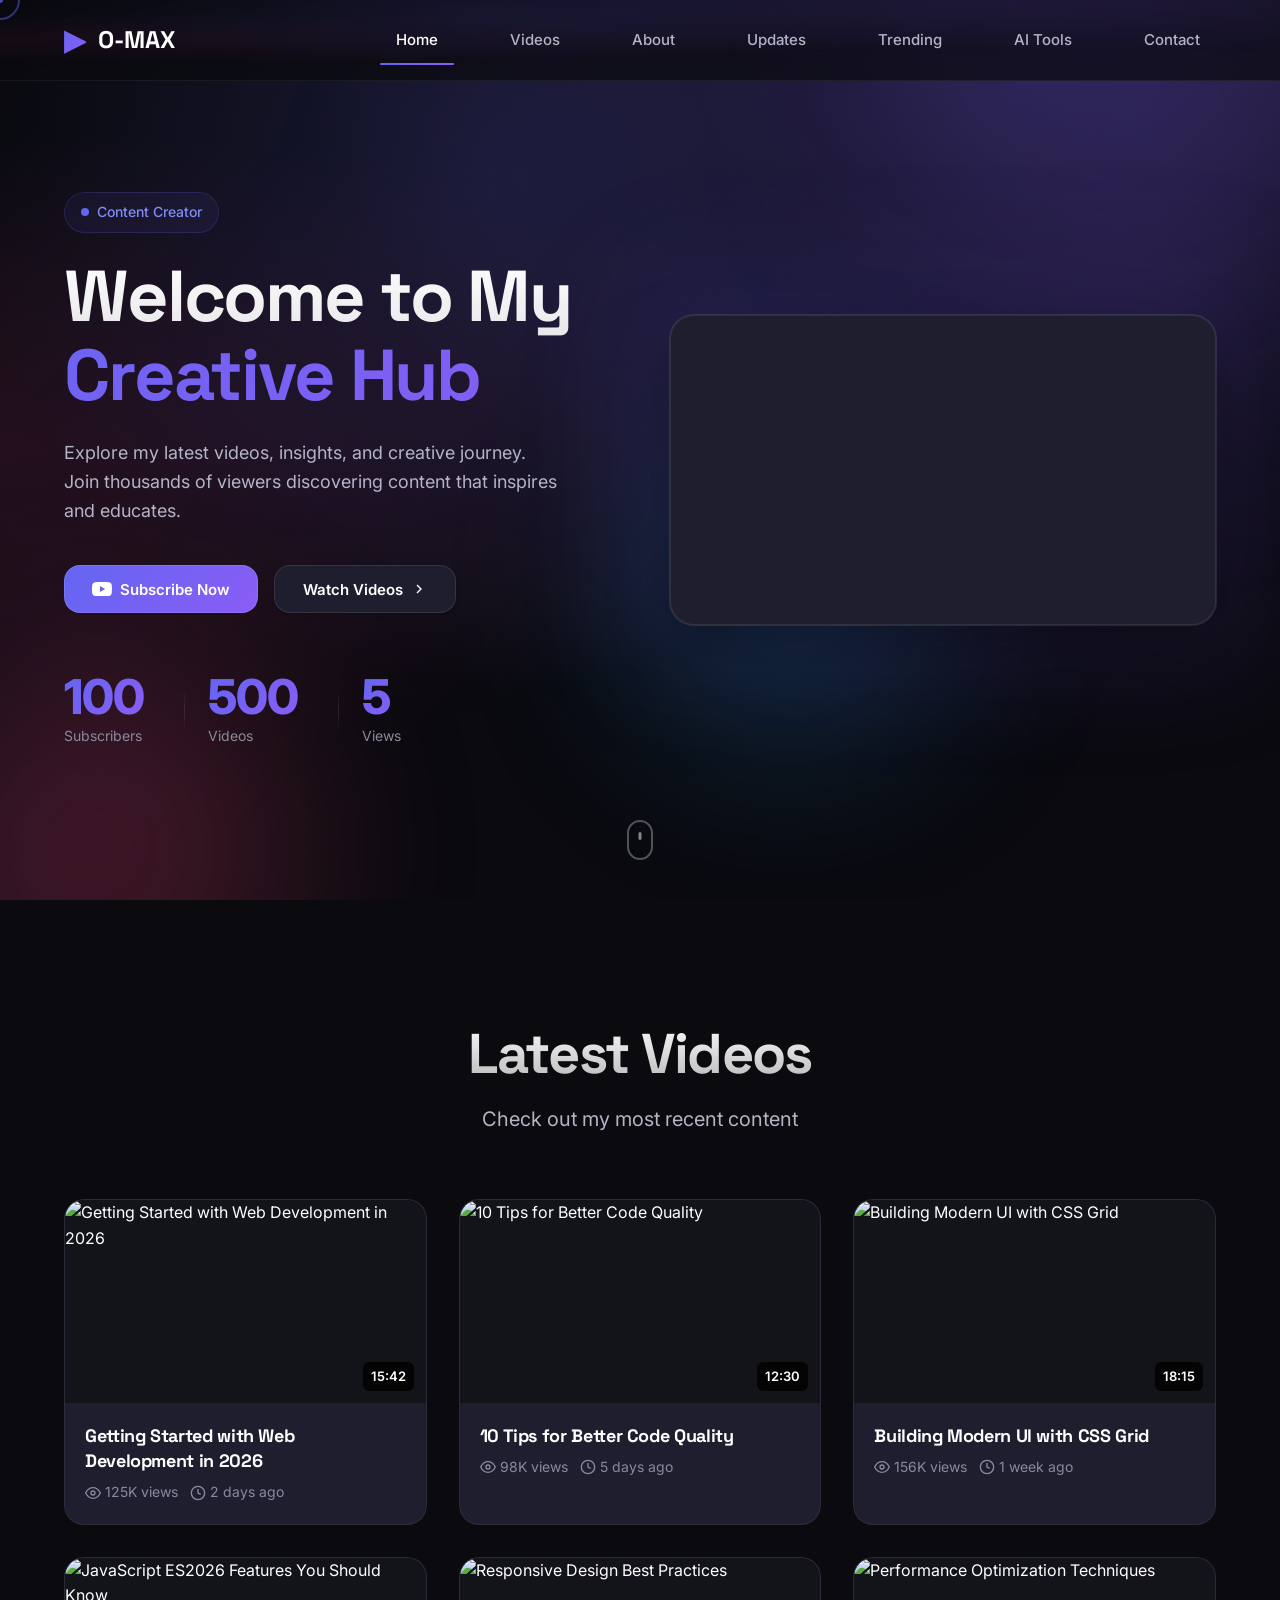
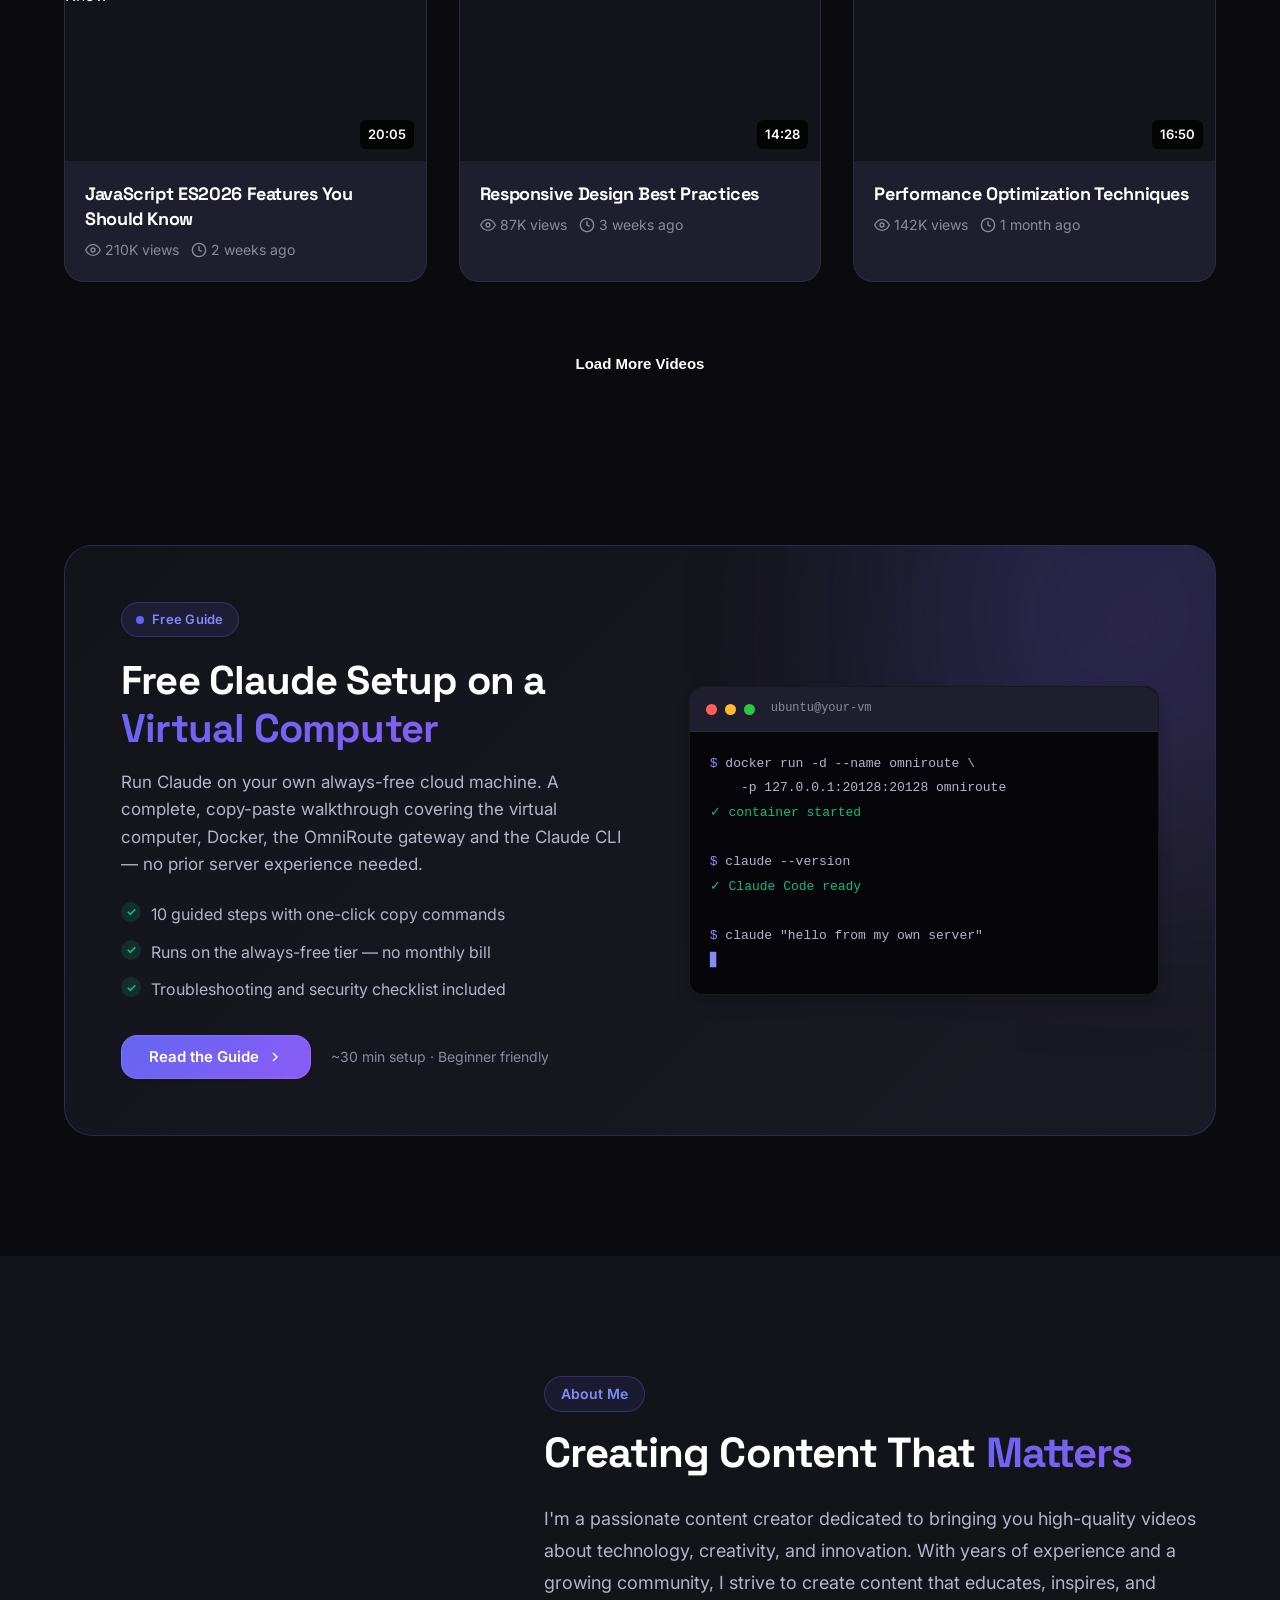
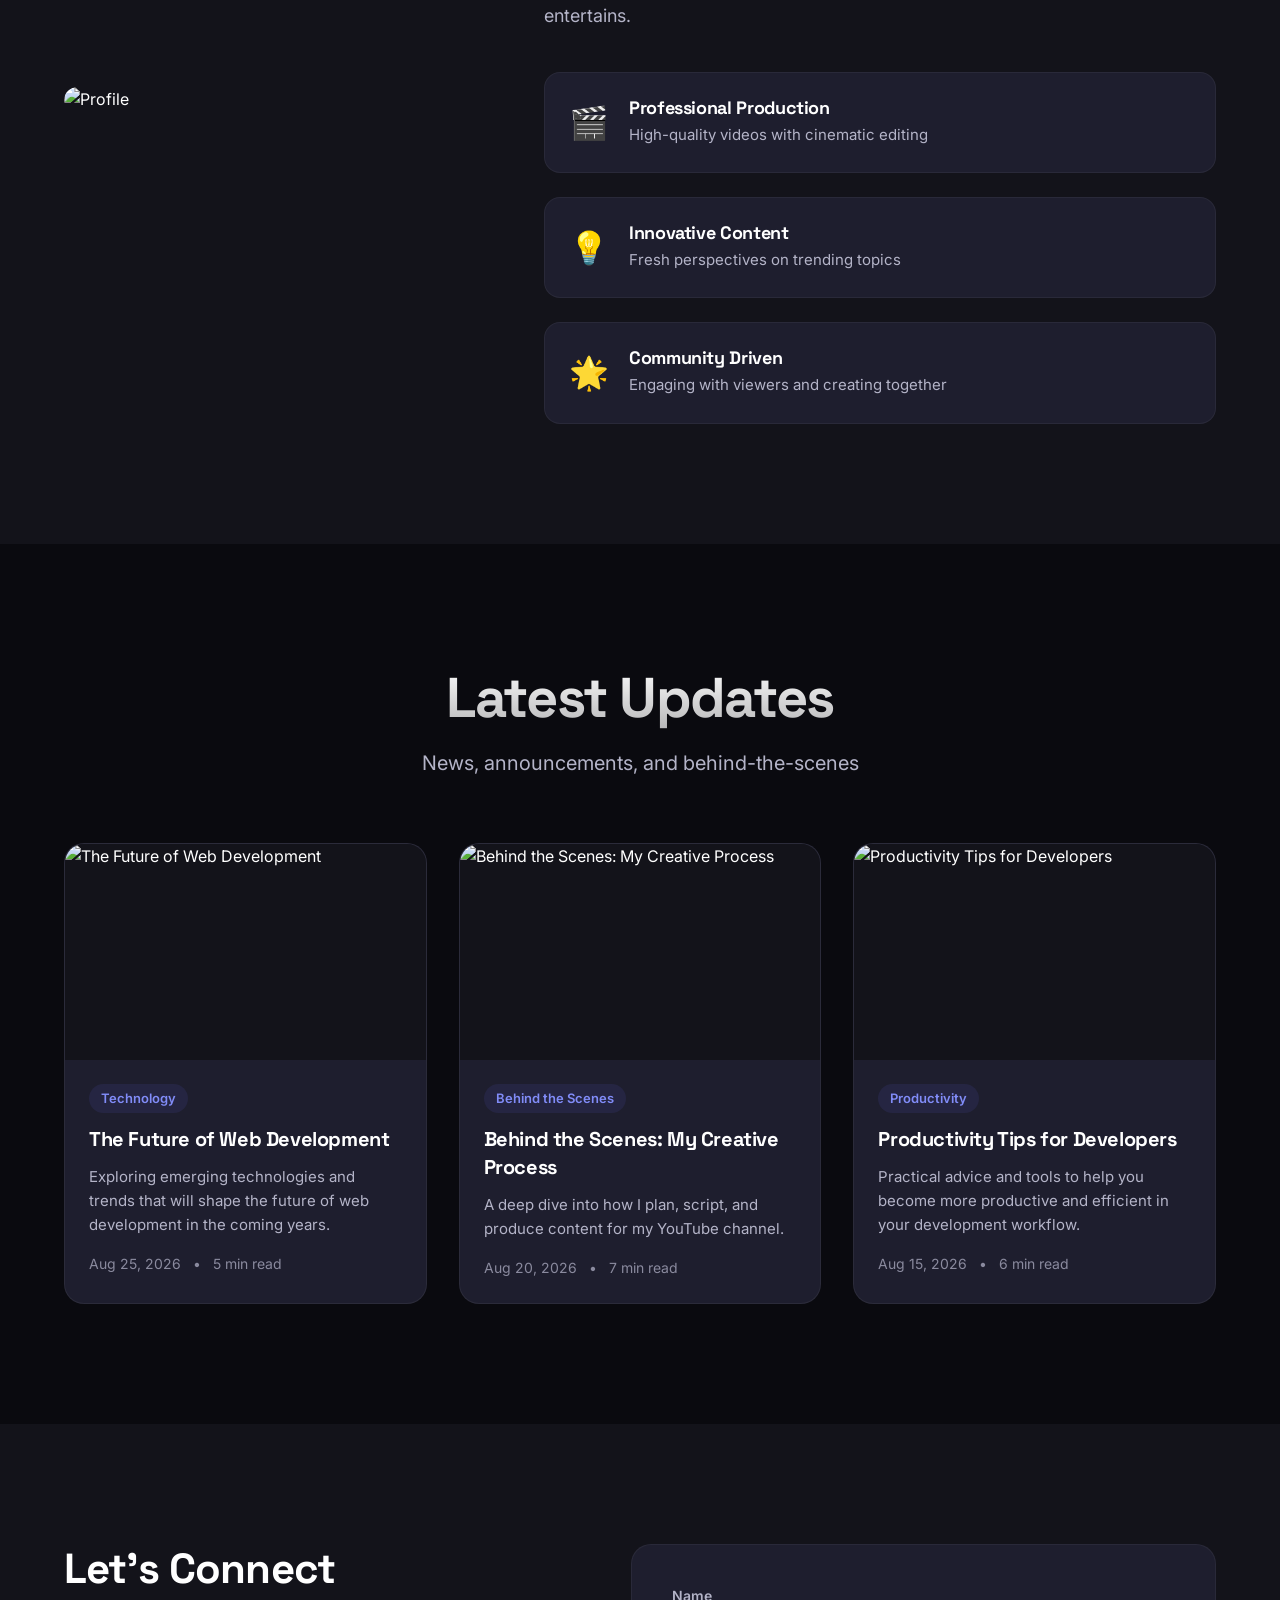
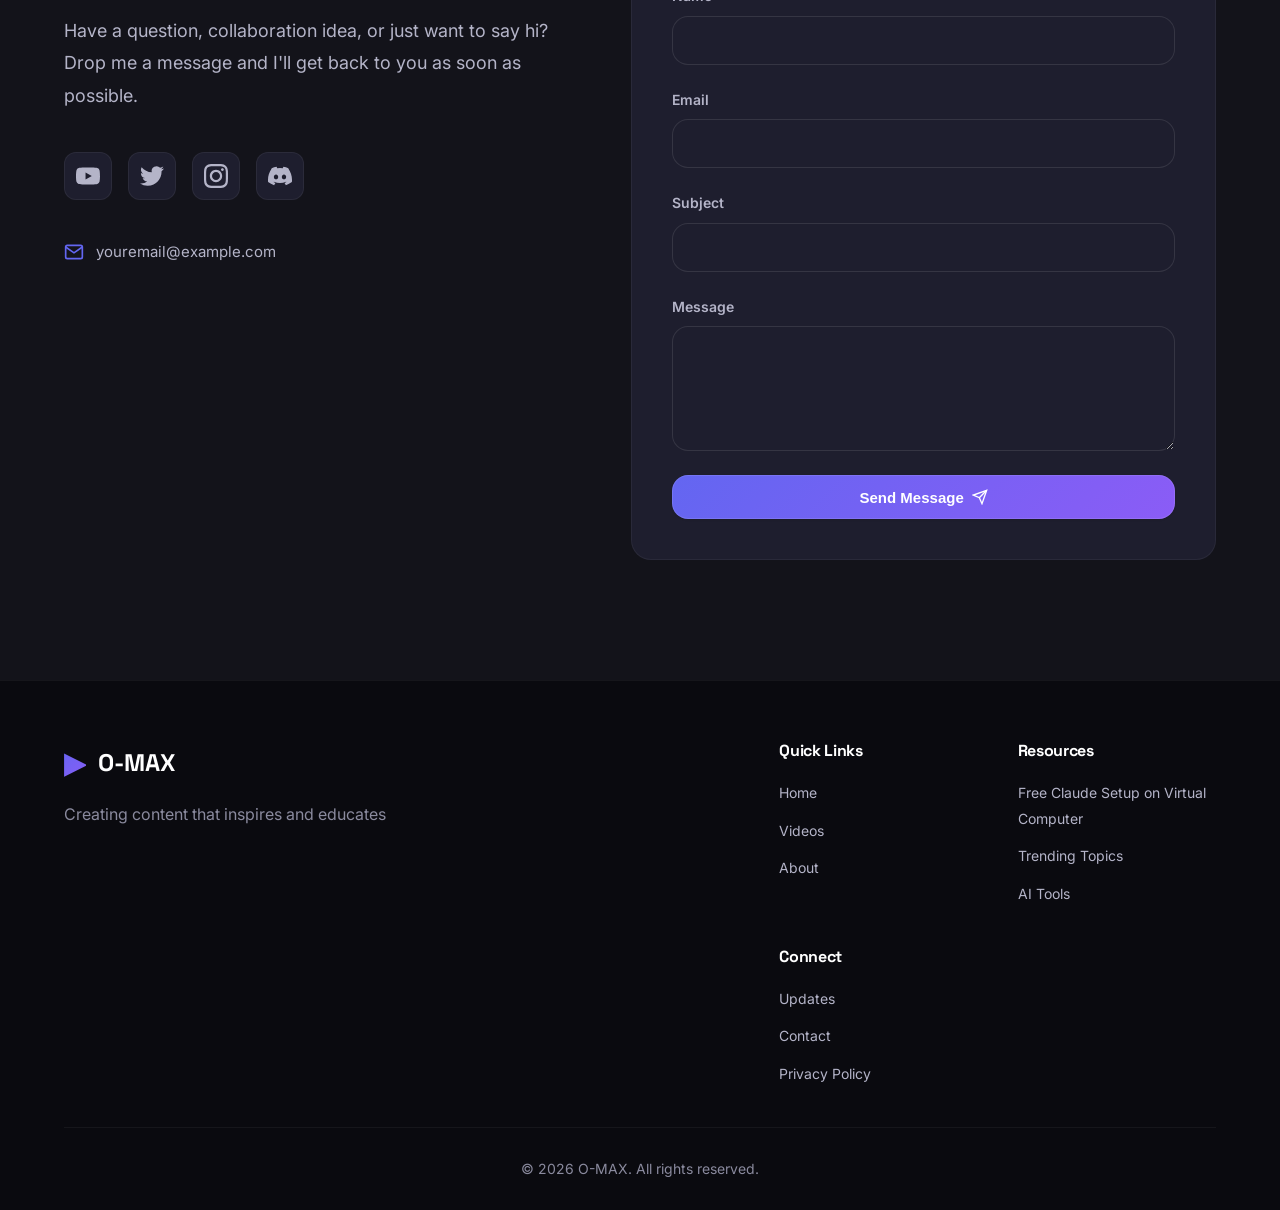
==== commit e0b17688: "Rename setup guide and feature it as a homepage spotlight Co-Authored-By: Claude Code <noreply@anthr" ====
--- a/index.html
+++ b/index.html
@@ -31,7 +31,6 @@
                     <li><a href="#about" class="nav-link">About</a></li>
                     <li><a href="#blog" class="nav-link">Updates</a></li>
                     <li><a href="trending.html" class="nav-link">Trending</a></li>
-                    <li><a href="setup-guide.html" class="nav-link">Setup Guide</a></li>
                     <li><a href="prompt-engineer.html" class="nav-link">AI Tools</a></li>
                     <li><a href="#contact" class="nav-link">Contact</a></li>
                 </ul>
@@ -126,6 +125,63 @@
         </div>
     </section>
 
+    <!-- Featured Guide Spotlight -->
+    <section id="guides" class="guide-spotlight">
+        <div class="container">
+            <div class="spotlight-card">
+                <div class="spotlight-glow"></div>
+                <div class="spotlight-body">
+                    <div class="spotlight-badge">
+                        <span class="badge-dot"></span>
+                        Free Guide
+                    </div>
+                    <h2 class="spotlight-title">
+                        Free Claude Setup on a
+                        <span class="gradient-text">Virtual Computer</span>
+                    </h2>
+                    <p class="spotlight-description">
+                        Run Claude on your own always-free cloud machine. A complete, copy-paste walkthrough
+                        covering the virtual computer, Docker, the OmniRoute gateway and the Claude CLI &mdash;
+                        no prior server experience needed.
+                    </p>
+                    <ul class="spotlight-points">
+                        <li>10 guided steps with one-click copy commands</li>
+                        <li>Runs on the always-free tier &mdash; no monthly bill</li>
+                        <li>Troubleshooting and security checklist included</li>
+                    </ul>
+                    <div class="spotlight-actions">
+                        <a href="setup-guide.html" class="btn btn-primary btn-glow">
+                            Read the Guide
+                            <svg width="16" height="16" viewBox="0 0 24 24" fill="none" stroke="currentColor" stroke-width="2">
+                                <polyline points="9 18 15 12 9 6"></polyline>
+                            </svg>
+                        </a>
+                        <span class="spotlight-meta">~30 min setup &middot; Beginner friendly</span>
+                    </div>
+                </div>
+                <div class="spotlight-visual" aria-hidden="true">
+                    <div class="terminal-mock">
+                        <div class="terminal-bar">
+                            <span class="terminal-dot dot-red"></span>
+                            <span class="terminal-dot dot-yellow"></span>
+                            <span class="terminal-dot dot-green"></span>
+                            <span class="terminal-title">ubuntu@your-vm</span>
+                        </div>
+                        <pre class="terminal-body"><span class="term-prompt">$</span> docker run -d --name omniroute \
+    -p 127.0.0.1:20128:20128 omniroute
+<span class="term-ok">✓ container started</span>
+
+<span class="term-prompt">$</span> claude --version
+<span class="term-ok">✓ Claude Code ready</span>
+
+<span class="term-prompt">$</span> claude "hello from my own server"
+<span class="term-cursor">▋</span></pre>
+                    </div>
+                </div>
+            </div>
+        </div>
+    </section>
+
     <!-- About Section -->
     <section id="about" class="about-section">
         <div class="container">
@@ -276,6 +332,14 @@
                         </ul>
                     </div>
                     <div class="footer-section">
+                        <h4>Resources</h4>
+                        <ul>
+                            <li><a href="setup-guide.html">Free Claude Setup on Virtual Computer</a></li>
+                            <li><a href="trending.html">Trending Topics</a></li>
+                            <li><a href="prompt-engineer.html">AI Tools</a></li>
+                        </ul>
+                    </div>
+                    <div class="footer-section">
                         <h4>Connect</h4>
                         <ul>
                             <li><a href="#blog">Updates</a></li>
--- a/styles.css
+++ b/styles.css
@@ -1142,4 +1142,185 @@
 ::selection {
     background: var(--primary);
     color: white;
+}
+
+/* ===================================
+   Featured Guide Spotlight
+   =================================== */
+.guide-spotlight {
+    padding: 40px 0 var(--section-padding);
+}
+
+.spotlight-card {
+    position: relative;
+    display: grid;
+    grid-template-columns: 1.05fr 0.95fr;
+    gap: 48px;
+    align-items: center;
+    padding: 56px;
+    border-radius: 28px;
+    background: linear-gradient(135deg, var(--bg-secondary) 0%, var(--bg-tertiary) 100%);
+    border: 1px solid rgba(99, 102, 241, 0.25);
+    overflow: hidden;
+}
+
+.spotlight-glow {
+    position: absolute;
+    top: -140px;
+    right: -120px;
+    width: 420px;
+    height: 420px;
+    background: var(--gradient-primary);
+    filter: blur(120px);
+    opacity: 0.22;
+    pointer-events: none;
+}
+
+.spotlight-body {
+    position: relative;
+    z-index: 1;
+}
+
+.spotlight-badge {
+    display: inline-flex;
+    align-items: center;
+    gap: 8px;
+    padding: 6px 14px;
+    margin-bottom: 20px;
+    border-radius: 999px;
+    background: rgba(99, 102, 241, 0.12);
+    border: 1px solid rgba(99, 102, 241, 0.3);
+    font-size: 13px;
+    font-weight: 600;
+    letter-spacing: 0.02em;
+    color: var(--primary-light);
+}
+
+.spotlight-title {
+    font-size: 40px;
+    margin-bottom: 16px;
+}
+
+.spotlight-description {
+    color: var(--text-secondary);
+    font-size: 17px;
+    margin-bottom: 24px;
+    max-width: 56ch;
+}
+
+.spotlight-points {
+    list-style: none;
+    margin-bottom: 32px;
+}
+
+.spotlight-points li {
+    position: relative;
+    padding-left: 30px;
+    margin-bottom: 12px;
+    color: var(--text-secondary);
+}
+
+.spotlight-points li::before {
+    content: '✓';
+    position: absolute;
+    left: 0;
+    top: 0;
+    width: 20px;
+    height: 20px;
+    display: flex;
+    align-items: center;
+    justify-content: center;
+    border-radius: 50%;
+    background: rgba(16, 185, 129, 0.15);
+    color: var(--success);
+    font-size: 12px;
+    font-weight: 700;
+}
+
+.spotlight-actions {
+    display: flex;
+    align-items: center;
+    gap: 20px;
+    flex-wrap: wrap;
+}
+
+.spotlight-meta {
+    font-size: 14px;
+    color: var(--text-muted);
+}
+
+/* Terminal mock */
+.spotlight-visual {
+    position: relative;
+    z-index: 1;
+}
+
+.terminal-mock {
+    border-radius: 14px;
+    overflow: hidden;
+    background: #06060a;
+    border: 1px solid rgba(255, 255, 255, 0.08);
+    box-shadow: var(--shadow-lg);
+}
+
+.terminal-bar {
+    display: flex;
+    align-items: center;
+    gap: 8px;
+    padding: 12px 16px;
+    background: var(--surface);
+    border-bottom: 1px solid rgba(255, 255, 255, 0.06);
+}
+
+.terminal-dot {
+    width: 11px;
+    height: 11px;
+    border-radius: 50%;
+    display: inline-block;
+}
+
+.dot-red { background: #ff5f57; }
+.dot-yellow { background: #febc2e; }
+.dot-green { background: #28c840; }
+
+.terminal-title {
+    margin-left: 8px;
+    font-size: 12px;
+    color: var(--text-muted);
+    font-family: 'Consolas', 'Monaco', monospace;
+}
+
+.terminal-body {
+    margin: 0;
+    padding: 20px;
+    font-family: 'Consolas', 'Monaco', monospace;
+    font-size: 13px;
+    line-height: 1.9;
+    color: var(--text-secondary);
+    white-space: pre-wrap;
+    word-break: break-word;
+}
+
+.term-prompt { color: var(--primary-light); }
+.term-ok { color: var(--success); }
+
+.term-cursor {
+    color: var(--primary-light);
+    animation: termBlink 1.1s steps(1) infinite;
+}
+
+@keyframes termBlink {
+    50% { opacity: 0; }
+}
+
+@media (max-width: 968px) {
+    .spotlight-card {
+        grid-template-columns: 1fr;
+        gap: 36px;
+        padding: 36px 28px;
+    }
+
+    .spotlight-title {
+        font-size: 30px;
+    }
 }
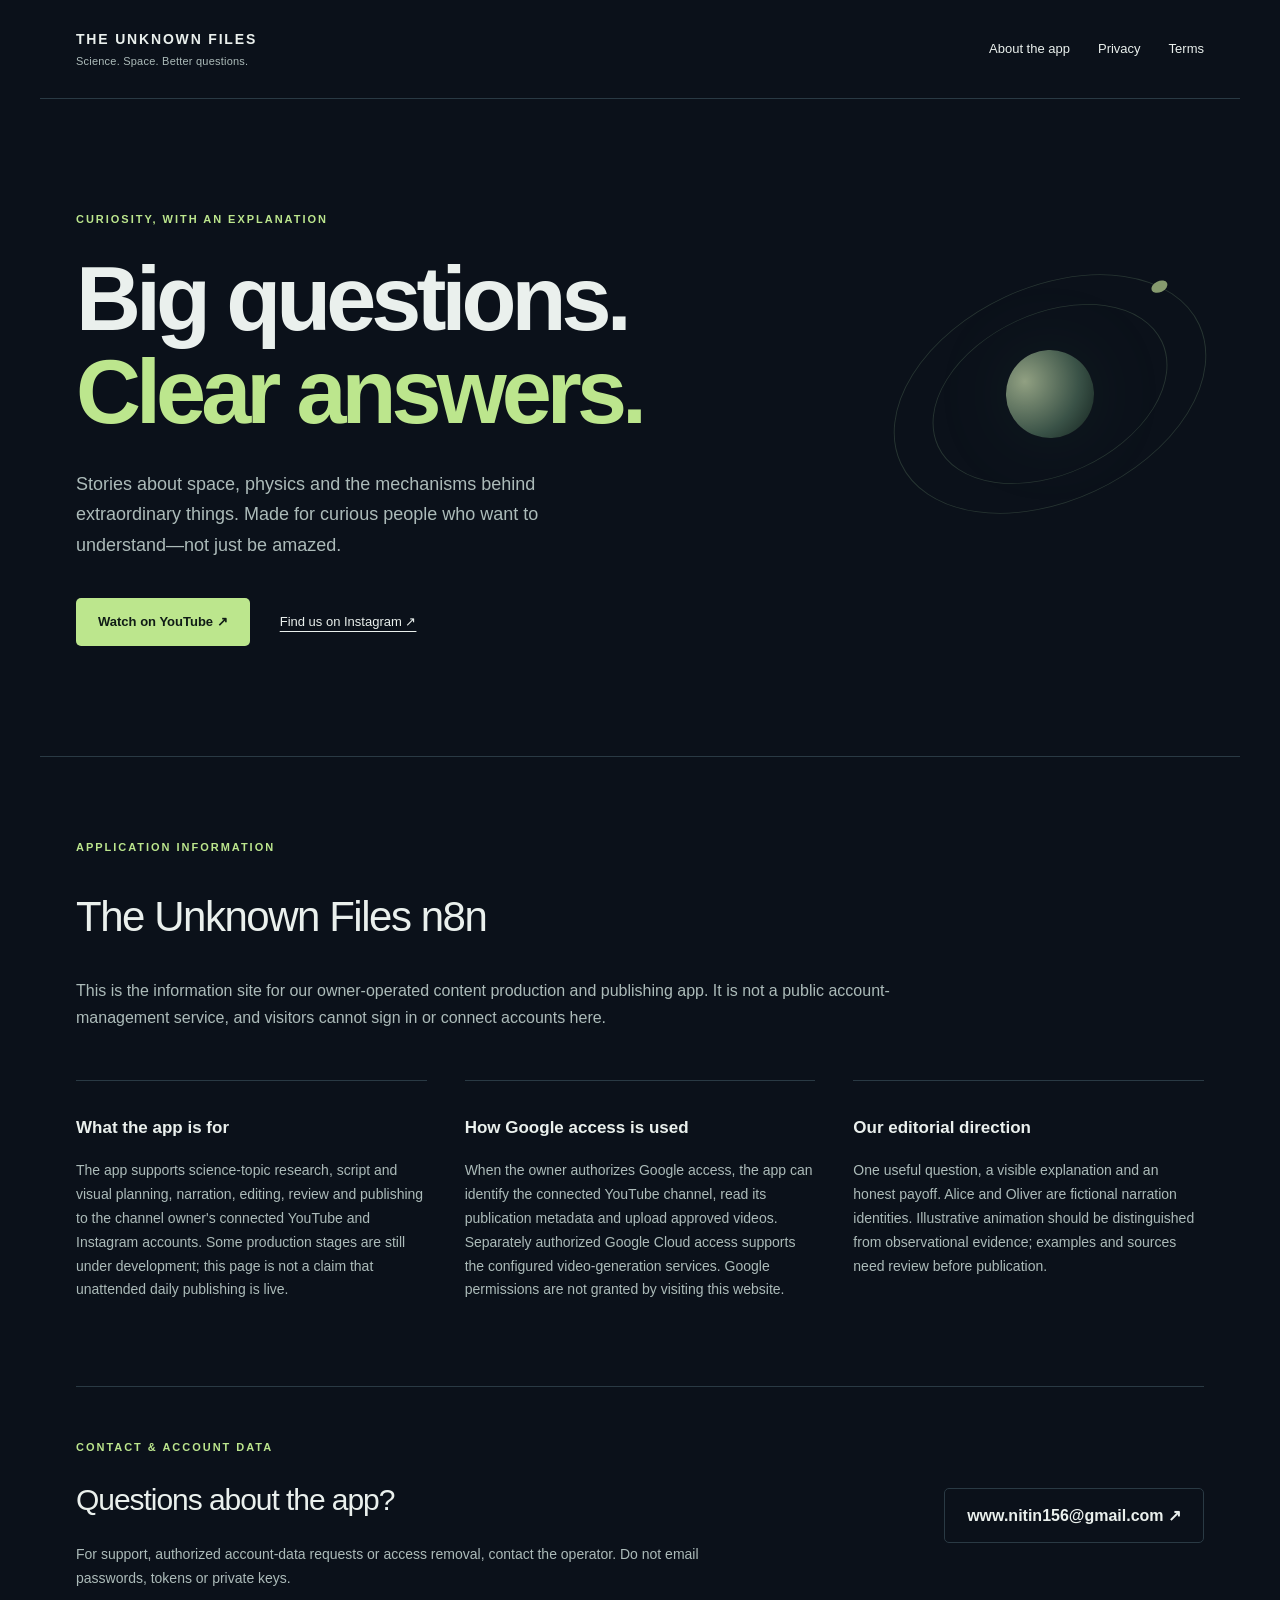
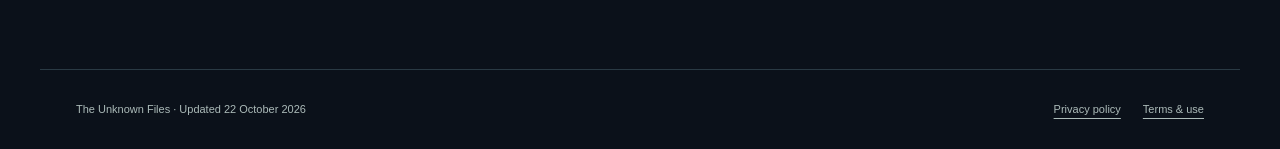
==== commit f95795a9: "Update channel homepage and add app privacy and terms" ====
--- a/index.html
+++ b/index.html
@@ -1,361 +1 @@
-<!DOCTYPE html>
-<html lang="en">
-<head>
-    <meta charset="UTF-8">
-    <meta name="viewport" content="width=device-width, initial-scale=1.0">
-    <meta name="description" content="Welcome to my creative hub - explore my YouTube content, updates, and connect with me.">
-    <title>O-MAX | Creative Hub</title>
-    <link rel="stylesheet" href="styles.css">
-    <link rel="stylesheet" href="premium-enhancements.css">
-    <link rel="preconnect" href="https://fonts.googleapis.com">
-    <link rel="preconnect" href="https://fonts.gstatic.com" crossorigin>
-    <link href="https://fonts.googleapis.com/css2?family=Inter:wght@300;400;500;600;700;800&family=Space+Grotesk:wght@400;500;600;700&display=swap" rel="stylesheet">
-</head>
-<body>
-    <!-- Navigation -->
-    <nav class="navbar" id="navbar">
-        <div class="container">
-            <div class="nav-content">
-                <a href="#home" class="logo">
-                    <span class="logo-icon">▶</span>
-                    <span class="logo-text">O-MAX</span>
-                </a>
-                <button class="mobile-toggle" id="mobileToggle" aria-label="Toggle menu">
-                    <span></span>
-                    <span></span>
-                    <span></span>
-                </button>
-                <ul class="nav-links" id="navLinks">
-                    <li><a href="#home" class="nav-link active">Home</a></li>
-                    <li><a href="#videos" class="nav-link">Videos</a></li>
-                    <li><a href="#about" class="nav-link">About</a></li>
-                    <li><a href="#blog" class="nav-link">Updates</a></li>
-                    <li><a href="trending.html" class="nav-link">Trending</a></li>
-                    <li><a href="prompt-engineer.html" class="nav-link">AI Tools</a></li>
-                    <li><a href="#contact" class="nav-link">Contact</a></li>
-                </ul>
-            </div>
-        </div>
-    </nav>
-
-    <!-- Hero Section -->
-    <section id="home" class="hero">
-        <div class="hero-background">
-            <div class="gradient-orb orb-1"></div>
-            <div class="gradient-orb orb-2"></div>
-            <div class="gradient-orb orb-3"></div>
-        </div>
-        <div class="container">
-            <div class="hero-content">
-                <div class="hero-badge">
-                    <span class="badge-dot"></span>
-                    Content Creator
-                </div>
-                <h1 class="hero-title">
-                    Welcome to My
-                    <span class="gradient-text">Creative Hub</span>
-                </h1>
-                <p class="hero-description">
-                    Explore my latest videos, insights, and creative journey. Join thousands of viewers discovering content that inspires and educates.
-                </p>
-                <div class="hero-actions">
-                    <a href="#" class="btn btn-primary btn-glow">
-                        <svg width="20" height="20" viewBox="0 0 24 24" fill="currentColor">
-                            <path d="M23.498 6.186a3.016 3.016 0 0 0-2.122-2.136C19.505 3.545 12 3.545 12 3.545s-7.505 0-9.377.505A3.017 3.017 0 0 0 .502 6.186C0 8.07 0 12 0 12s0 3.93.502 5.814a3.016 3.016 0 0 0 2.122 2.136c1.871.505 9.376.505 9.376.505s7.505 0 9.377-.505a3.015 3.015 0 0 0 2.122-2.136C24 15.93 24 12 24 12s0-3.93-.502-5.814zM9.545 15.568V8.432L15.818 12l-6.273 3.568z"/>
-                        </svg>
-                        Subscribe Now
-                    </a>
-                    <a href="#videos" class="btn btn-secondary">
-                        Watch Videos
-                        <svg width="16" height="16" viewBox="0 0 24 24" fill="none" stroke="currentColor" stroke-width="2">
-                            <polyline points="9 18 15 12 9 6"></polyline>
-                        </svg>
-                    </a>
-                </div>
-                <div class="hero-stats">
-                    <div class="stat">
-                        <div class="stat-value">100K+</div>
-                        <div class="stat-label">Subscribers</div>
-                    </div>
-                    <div class="stat">
-                        <div class="stat-value">500+</div>
-                        <div class="stat-label">Videos</div>
-                    </div>
-                    <div class="stat">
-                        <div class="stat-value">5M+</div>
-                        <div class="stat-label">Views</div>
-                    </div>
-                </div>
-            </div>
-            <div class="hero-video">
-                <div class="video-wrapper">
-                    <div class="video-container">
-                        <iframe
-                            src="https://www.youtube.com/embed/bhqNYVtSAUQ"
-                            title="Featured Video"
-                            frameborder="0"
-                            allow="accelerometer; autoplay; clipboard-write; encrypted-media; gyroscope; picture-in-picture"
-                            allowfullscreen>
-                        </iframe>
-                    </div>
-                    <div class="video-glow"></div>
-                </div>
-            </div>
-        </div>
-        <div class="scroll-indicator">
-            <div class="mouse">
-                <div class="wheel"></div>
-            </div>
-        </div>
-    </section>
-
-    <!-- Videos Section -->
-    <section id="videos" class="videos-section">
-        <div class="container">
-            <div class="section-header">
-                <h2 class="section-title">Latest Videos</h2>
-                <p class="section-description">Check out my most recent content</p>
-            </div>
-            <div class="videos-grid">
-                <!-- Video cards will be dynamically loaded -->
-            </div>
-            <div class="load-more">
-                <button class="btn btn-outline">Load More Videos</button>
-            </div>
-        </div>
-    </section>
-
-    <!-- Featured Guide Spotlight -->
-    <section id="guides" class="guide-spotlight">
-        <div class="container">
-            <div class="spotlight-card">
-                <div class="spotlight-glow"></div>
-                <div class="spotlight-body">
-                    <div class="spotlight-badge">
-                        <span class="badge-dot"></span>
-                        Free Guide
-                    </div>
-                    <h2 class="spotlight-title">
-                        Free Claude Setup on a
-                        <span class="gradient-text">Virtual Computer</span>
-                    </h2>
-                    <p class="spotlight-description">
-                        Run Claude on your own always-free cloud machine. A complete, copy-paste walkthrough
-                        covering the virtual computer, Docker, the OmniRoute gateway and the Claude CLI &mdash;
-                        no prior server experience needed.
-                    </p>
-                    <ul class="spotlight-points">
-                        <li>10 guided steps with one-click copy commands</li>
-                        <li>Runs on the always-free tier &mdash; no monthly bill</li>
-                        <li>Troubleshooting and security checklist included</li>
-                    </ul>
-                    <div class="spotlight-actions">
-                        <a href="setup-guide.html" class="btn btn-primary btn-glow">
-                            Read the Guide
-                            <svg width="16" height="16" viewBox="0 0 24 24" fill="none" stroke="currentColor" stroke-width="2">
-                                <polyline points="9 18 15 12 9 6"></polyline>
-                            </svg>
-                        </a>
-                        <span class="spotlight-meta">~30 min setup &middot; Beginner friendly</span>
-                    </div>
-                </div>
-                <div class="spotlight-visual" aria-hidden="true">
-                    <div class="terminal-mock">
-                        <div class="terminal-bar">
-                            <span class="terminal-dot dot-red"></span>
-                            <span class="terminal-dot dot-yellow"></span>
-                            <span class="terminal-dot dot-green"></span>
-                            <span class="terminal-title">ubuntu@your-vm</span>
-                        </div>
-                        <pre class="terminal-body"><span class="term-prompt">$</span> docker run -d --name omniroute \
-    -p 127.0.0.1:20128:20128 omniroute
-<span class="term-ok">✓ container started</span>
-
-<span class="term-prompt">$</span> claude --version
-<span class="term-ok">✓ Claude Code ready</span>
-
-<span class="term-prompt">$</span> claude "hello from my own server"
-<span class="term-cursor">▋</span></pre>
-                    </div>
-                </div>
-            </div>
-        </div>
-    </section>
-
-    <!-- About Section -->
-    <section id="about" class="about-section">
-        <div class="container">
-            <div class="about-content">
-                <div class="about-image">
-                    <div class="image-wrapper">
-                        <img src="https://via.placeholder.com/400x400/6366f1/ffffff?text=Your+Photo" alt="Profile">
-                        <div class="image-border"></div>
-                    </div>
-                </div>
-                <div class="about-text">
-                    <div class="section-badge">About Me</div>
-                    <h2 class="about-title">Creating Content That <span class="gradient-text">Matters</span></h2>
-                    <p class="about-description">
-                        I'm a passionate content creator dedicated to bringing you high-quality videos about technology, creativity, and innovation. With years of experience and a growing community, I strive to create content that educates, inspires, and entertains.
-                    </p>
-                    <div class="about-highlights">
-                        <div class="highlight">
-                            <div class="highlight-icon">🎬</div>
-                            <div class="highlight-text">
-                                <h3>Professional Production</h3>
-                                <p>High-quality videos with cinematic editing</p>
-                            </div>
-                        </div>
-                        <div class="highlight">
-                            <div class="highlight-icon">💡</div>
-                            <div class="highlight-text">
-                                <h3>Innovative Content</h3>
-                                <p>Fresh perspectives on trending topics</p>
-                            </div>
-                        </div>
-                        <div class="highlight">
-                            <div class="highlight-icon">🌟</div>
-                            <div class="highlight-text">
-                                <h3>Community Driven</h3>
-                                <p>Engaging with viewers and creating together</p>
-                            </div>
-                        </div>
-                    </div>
-                </div>
-            </div>
-        </div>
-    </section>
-
-    <!-- Blog/Updates Section -->
-    <section id="blog" class="blog-section">
-        <div class="container">
-            <div class="section-header">
-                <h2 class="section-title">Latest Updates</h2>
-                <p class="section-description">News, announcements, and behind-the-scenes</p>
-            </div>
-            <div class="blog-grid">
-                <!-- Blog cards will be dynamically loaded -->
-            </div>
-        </div>
-    </section>
-
-    <!-- Contact Section -->
-    <section id="contact" class="contact-section">
-        <div class="container">
-            <div class="contact-content">
-                <div class="contact-info">
-                    <h2 class="contact-title">Let's Connect</h2>
-                    <p class="contact-description">
-                        Have a question, collaboration idea, or just want to say hi? Drop me a message and I'll get back to you as soon as possible.
-                    </p>
-                    <div class="social-links">
-                        <a href="#" class="social-link" aria-label="YouTube">
-                            <svg width="24" height="24" viewBox="0 0 24 24" fill="currentColor">
-                                <path d="M23.498 6.186a3.016 3.016 0 0 0-2.122-2.136C19.505 3.545 12 3.545 12 3.545s-7.505 0-9.377.505A3.017 3.017 0 0 0 .502 6.186C0 8.07 0 12 0 12s0 3.93.502 5.814a3.016 3.016 0 0 0 2.122 2.136c1.871.505 9.376.505 9.376.505s7.505 0 9.377-.505a3.015 3.015 0 0 0 2.122-2.136C24 15.93 24 12 24 12s0-3.93-.502-5.814zM9.545 15.568V8.432L15.818 12l-6.273 3.568z"/>
-                            </svg>
-                        </a>
-                        <a href="#" class="social-link" aria-label="Twitter">
-                            <svg width="24" height="24" viewBox="0 0 24 24" fill="currentColor">
-                                <path d="M23.953 4.57a10 10 0 01-2.825.775 4.958 4.958 0 002.163-2.723c-.951.555-2.005.959-3.127 1.184a4.92 4.92 0 00-8.384 4.482C7.69 8.095 4.067 6.13 1.64 3.162a4.822 4.822 0 00-.666 2.475c0 1.71.87 3.213 2.188 4.096a4.904 4.904 0 01-2.228-.616v.06a4.923 4.923 0 003.946 4.827 4.996 4.996 0 01-2.212.085 4.936 4.936 0 004.604 3.417 9.867 9.867 0 01-6.102 2.105c-.39 0-.779-.023-1.17-.067a13.995 13.995 0 007.557 2.209c9.053 0 13.998-7.496 13.998-13.985 0-.21 0-.42-.015-.63A9.935 9.935 0 0024 4.59z"/>
-                            </svg>
-                        </a>
-                        <a href="https://www.instagram.com/aesthetic.baalakk/" class="social-link" aria-label="Instagram" target="_blank" rel="noopener noreferrer">
-                            <svg width="24" height="24" viewBox="0 0 24 24" fill="currentColor">
-                                <path d="M12 2.163c3.204 0 3.584.012 4.85.07 3.252.148 4.771 1.691 4.919 4.919.058 1.265.069 1.645.069 4.849 0 3.205-.012 3.584-.069 4.849-.149 3.225-1.664 4.771-4.919 4.919-1.266.058-1.644.07-4.85.07-3.204 0-3.584-.012-4.849-.07-3.26-.149-4.771-1.699-4.919-4.92-.058-1.265-.07-1.644-.07-4.849 0-3.204.013-3.583.07-4.849.149-3.227 1.664-4.771 4.919-4.919 1.266-.057 1.645-.069 4.849-.069zm0-2.163c-3.259 0-3.667.014-4.947.072-4.358.2-6.78 2.618-6.98 6.98-.059 1.281-.073 1.689-.073 4.948 0 3.259.014 3.668.072 4.948.2 4.358 2.618 6.78 6.98 6.98 1.281.058 1.689.072 4.948.072 3.259 0 3.668-.014 4.948-.072 4.354-.2 6.782-2.618 6.979-6.98.059-1.28.073-1.689.073-4.948 0-3.259-.014-3.667-.072-4.947-.196-4.354-2.617-6.78-6.979-6.98-1.281-.059-1.69-.073-4.949-.073zm0 5.838c-3.403 0-6.162 2.759-6.162 6.162s2.759 6.163 6.162 6.163 6.162-2.759 6.162-6.163c0-3.403-2.759-6.162-6.162-6.162zm0 10.162c-2.209 0-4-1.79-4-4 0-2.209 1.791-4 4-4s4 1.791 4 4c0 2.21-1.791 4-4 4zm6.406-11.845c-.796 0-1.441.645-1.441 1.44s.645 1.44 1.441 1.44c.795 0 1.439-.645 1.439-1.44s-.644-1.44-1.439-1.44z"/>
-                            </svg>
-                        </a>
-                        <a href="#" class="social-link" aria-label="Discord">
-                            <svg width="24" height="24" viewBox="0 0 24 24" fill="currentColor">
-                                <path d="M20.317 4.37a19.791 19.791 0 00-4.885-1.515.074.074 0 00-.079.037c-.21.375-.444.864-.608 1.25a18.27 18.27 0 00-5.487 0 12.64 12.64 0 00-.617-1.25.077.077 0 00-.079-.037A19.736 19.736 0 003.677 4.37a.07.07 0 00-.032.027C.533 9.046-.32 13.58.099 18.057a.082.082 0 00.031.057 19.9 19.9 0 005.993 3.03.078.078 0 00.084-.028c.462-.63.874-1.295 1.226-1.994a.076.076 0 00-.041-.106 13.107 13.107 0 01-1.872-.892.077.077 0 01-.008-.128 10.2 10.2 0 00.372-.292.074.074 0 01.077-.01c3.928 1.793 8.18 1.793 12.062 0a.074.074 0 01.078.01c.12.098.246.198.373.292a.077.077 0 01-.006.127 12.299 12.299 0 01-1.873.892.077.077 0 00-.041.107c.36.698.772 1.362 1.225 1.993a.076.076 0 00.084.028 19.839 19.839 0 006.002-3.03.077.077 0 00.032-.054c.5-5.177-.838-9.674-3.549-13.66a.061.061 0 00-.031-.03zM8.02 15.33c-1.183 0-2.157-1.085-2.157-2.419 0-1.333.956-2.419 2.157-2.419 1.21 0 2.176 1.096 2.157 2.42 0 1.333-.956 2.418-2.157 2.418zm7.975 0c-1.183 0-2.157-1.085-2.157-2.419 0-1.333.955-2.419 2.157-2.419 1.21 0 2.176 1.096 2.157 2.42 0 1.333-.946 2.418-2.157 2.418z"/>
-                            </svg>
-                        </a>
-                    </div>
-                    <div class="contact-details">
-                        <div class="contact-detail">
-                            <svg width="20" height="20" viewBox="0 0 24 24" fill="none" stroke="currentColor" stroke-width="2">
-                                <path d="M4 4h16c1.1 0 2 .9 2 2v12c0 1.1-.9 2-2 2H4c-1.1 0-2-.9-2-2V6c0-1.1.9-2 2-2z"></path>
-                                <polyline points="22,6 12,13 2,6"></polyline>
-                            </svg>
-                            <span>youremail@example.com</span>
-                        </div>
-                    </div>
-                </div>
-                <div class="contact-form-wrapper">
-                    <form id="contactForm" class="contact-form">
-                        <div class="form-group">
-                            <label for="name">Name</label>
-                            <input type="text" id="name" name="name" required>
-                        </div>
-                        <div class="form-group">
-                            <label for="email">Email</label>
-                            <input type="email" id="email" name="email" required>
-                        </div>
-                        <div class="form-group">
-                            <label for="subject">Subject</label>
-                            <input type="text" id="subject" name="subject" required>
-                        </div>
-                        <div class="form-group">
-                            <label for="message">Message</label>
-                            <textarea id="message" name="message" rows="5" required></textarea>
-                        </div>
-                        <button type="submit" class="btn btn-primary btn-full">
-                            Send Message
-                            <svg width="16" height="16" viewBox="0 0 24 24" fill="none" stroke="currentColor" stroke-width="2">
-                                <line x1="22" y1="2" x2="11" y2="13"></line>
-                                <polygon points="22 2 15 22 11 13 2 9 22 2"></polygon>
-                            </svg>
-                        </button>
-                    </form>
-                </div>
-            </div>
-        </div>
-    </section>
-
-    <!-- Footer -->
-    <footer class="footer">
-        <div class="container">
-            <div class="footer-content">
-                <div class="footer-brand">
-                    <a href="#home" class="logo">
-                        <span class="logo-icon">▶</span>
-                        <span class="logo-text">O-MAX</span>
-                    </a>
-                    <p class="footer-tagline">Creating content that inspires and educates</p>
-                </div>
-                <div class="footer-links">
-                    <div class="footer-section">
-                        <h4>Quick Links</h4>
-                        <ul>
-                            <li><a href="#home">Home</a></li>
-                            <li><a href="#videos">Videos</a></li>
-                            <li><a href="#about">About</a></li>
-                        </ul>
-                    </div>
-                    <div class="footer-section">
-                        <h4>Resources</h4>
-                        <ul>
-                            <li><a href="setup-guide.html">Free Claude Setup on Virtual Computer</a></li>
-                            <li><a href="trending.html">Trending Topics</a></li>
-                            <li><a href="prompt-engineer.html">AI Tools</a></li>
-                        </ul>
-                    </div>
-                    <div class="footer-section">
-                        <h4>Connect</h4>
-                        <ul>
-                            <li><a href="#blog">Updates</a></li>
-                            <li><a href="#contact">Contact</a></li>
-                            <li><a href="#">Privacy Policy</a></li>
-                        </ul>
-                    </div>
-                </div>
-            </div>
-            <div class="footer-bottom">
-                <p>&copy; 2026 O-MAX. All rights reserved.</p>
-            </div>
-        </div>
-    </footer>
-
-    <script src="script.js"></script>
-    <script src="premium-animations.js"></script>
-</body>
-</html>
+<!doctype html><html lang="en"><head><meta charset="utf-8"><meta name="viewport" content="width=device-width,initial-scale=1"><meta name="description" content="The Unknown Files: science, space and clear explanations. Information about our owner-operated publishing automation."><title>The Unknown Files — Science, explained</title><link rel="stylesheet" href="tuf-style.css"></head><body><header><a class="brand" href="index.html#home">THE UNKNOWN FILES<span>Science. Space. Better questions.</span></a><nav aria-label="Main navigation"><a href="index.html#automation">About the app</a><a href="privacy.html">Privacy</a><a href="terms.html">Terms</a></nav></header><main><section id="home" class="hero"><p class="eyebrow">CURIOSITY, WITH AN EXPLANATION</p><h1>Big questions.<br><em>Clear answers.</em></h1><p class="intro">Stories about space, physics and the mechanisms behind extraordinary things. Made for curious people who want to understand—not just be amazed.</p><div class="actions"><a class="button" href="https://www.youtube.com/channel/UCkYE1iRAkwbWhfTLlujFZoQ">Watch on YouTube ↗</a><a href="https://www.instagram.com/theunknownfiles_12/">Find us on Instagram ↗</a></div><div class="orbit" aria-hidden="true"><i></i><b></b><small></small></div></section><section id="automation" class="about"><p class="eyebrow">APPLICATION INFORMATION</p><h2>The Unknown Files n8n</h2><p>This is the information site for our owner-operated content production and publishing app. It is not a public account-management service, and visitors cannot sign in or connect accounts here.</p><div class="columns"><article><h3>What the app is for</h3><p>The app supports science-topic research, script and visual planning, narration, editing, review and publishing to the channel owner's connected YouTube and Instagram accounts. Some production stages are still under development; this page is not a claim that unattended daily publishing is live.</p></article><article><h3>How Google access is used</h3><p>When the owner authorizes Google access, the app can identify the connected YouTube channel, read its publication metadata and upload approved videos. Separately authorized Google Cloud access supports the configured video-generation services. Google permissions are not granted by visiting this website.</p></article><article><h3>Our editorial direction</h3><p>One useful question, a visible explanation and an honest payoff. Alice and Oliver are fictional narration identities. Illustrative animation should be distinguished from observational evidence; examples and sources need review before publication.</p></article></div></section><section class="contact"><div><p class="eyebrow">CONTACT &amp; ACCOUNT DATA</p><h2>Questions about the app?</h2><p>For support, authorized account-data requests or access removal, contact the operator. Do not email passwords, tokens or private keys.</p></div><a class="button secondary" href="mailto:www.nitin156@gmail.com">www.nitin156@gmail.com ↗</a></section></main><footer><span>The Unknown Files · Updated 22 October 2026</span><div><a href="privacy.html">Privacy policy</a><a href="terms.html">Terms &amp; use</a></div></footer></body></html>
--- a/tuf-style.css
+++ b/tuf-style.css
@@ -0,0 +1 @@
+:root{color-scheme:dark;--bg:#0b111a;--paper:#101b28;--ink:#eaf0ed;--muted:#acbbb9;--accent:#bce68d;--line:#2a3a44}*{box-sizing:border-box}html{scroll-behavior:smooth}body{margin:0;background:var(--bg);color:var(--ink);font-family:Arial,Helvetica,sans-serif;line-height:1.7}a{color:inherit;text-underline-offset:5px}a:focus-visible{outline:2px solid var(--accent);outline-offset:6px}header,main,footer{max-width:1200px;margin:auto}header{padding:28px 36px;display:flex;align-items:center;justify-content:space-between;border-bottom:1px solid var(--line)}.brand{font-size:14px;letter-spacing:.13em;font-weight:800;text-decoration:none}.brand span{display:block;letter-spacing:.02em;font-size:11px;color:var(--muted);font-weight:400}nav{display:flex;gap:28px;font-size:13px}nav a{text-decoration:none}nav a:hover,nav a[aria-current]{color:var(--accent)}.hero{position:relative;padding:100px 36px 110px;overflow:hidden}.eyebrow{font-size:11px;font-weight:700;letter-spacing:.18em;color:var(--accent)}h1{font-size:clamp(50px,7.6vw,90px);line-height:1.03;letter-spacing:-.055em;margin:24px 0 30px;font-weight:600}h1 em{font-style:normal;color:var(--accent)}.intro{font-size:18px;color:var(--muted);max-width:535px}.actions{display:flex;gap:30px;align-items:center;margin-top:38px;font-size:13px}.button{display:inline-block;background:var(--accent);color:#101c16;padding:13px 22px;border-radius:5px;text-decoration:none;font-weight:700}.button.secondary{background:transparent;color:var(--ink);border:1px solid var(--line);white-space:nowrap}.orbit{position:absolute;width:330px;height:330px;right:25px;top:130px;border:1px solid #36483f;border-radius:50%;transform:rotate(-25deg) scaleY(.65);pointer-events:none;opacity:.65}.orbit i{position:absolute;inset:40px;border:1px solid #36483f;border-radius:50%}.orbit b{position:absolute;width:88px;height:88px;left:120px;top:120px;border-radius:50%;background:radial-gradient(circle at 30% 25%,#d9edba,#547660 60%,#13251c);box-shadow:0 0 80px #81b38922;transform:scaleY(1.54)}.orbit small{position:absolute;width:17px;height:17px;top:77px;right:11px;border-radius:50%;background:#c8e49c}.about{padding:70px 36px;border-top:1px solid var(--line)}h2{font-size:clamp(26px,3.8vw,42px);line-height:1.2;letter-spacing:-.035em;font-weight:500}.about>p:not(.eyebrow){max-width:820px;color:var(--muted)}.columns{display:grid;grid-template-columns:repeat(3,1fr);gap:38px;margin-top:48px}.columns article{border-top:1px solid var(--line);padding-top:16px}h3{font-size:17px}.columns p{font-size:14px;color:var(--muted)}.contact{margin:0 36px;padding:40px 0 65px;border-top:1px solid var(--line);display:flex;justify-content:space-between;align-items:center;gap:40px}.contact h2{font-size:30px}.contact p:not(.eyebrow){max-width:650px;font-size:14px;color:var(--muted)}footer{padding:30px 36px;border-top:1px solid var(--line);display:flex;justify-content:space-between;gap:25px;font-size:11px;color:var(--muted)}footer div{display:flex;gap:22px}.document{max-width:860px;padding:70px 36px 100px}.document h1{font-size:60px}.document h2{font-size:25px;margin-top:38px}.document p{font-size:16px;color:#c2cdca}.document .lead{font-size:20px}.document a{color:var(--accent)}@media(max-width:900px){.orbit{opacity:.18;right:-100px}.columns{grid-template-columns:1fr;gap:15px}.contact{display:block}.contact .button{margin-top:16px}}@media(max-width:580px){header{padding:20px;align-items:flex-start;gap:20px;flex-direction:column}nav{gap:22px}.hero{padding:60px 20px}.intro{font-size:16px}.actions{align-items:flex-start;flex-direction:column;gap:20px}.about{padding:45px 20px}.contact{margin:0 20px;padding-bottom:45px}.button.secondary{white-space:normal;font-size:13px}.document{padding:45px 20px 70px}.document h1{font-size:43px}footer{padding:25px 20px;flex-direction:column}.orbit{top:70px}}
